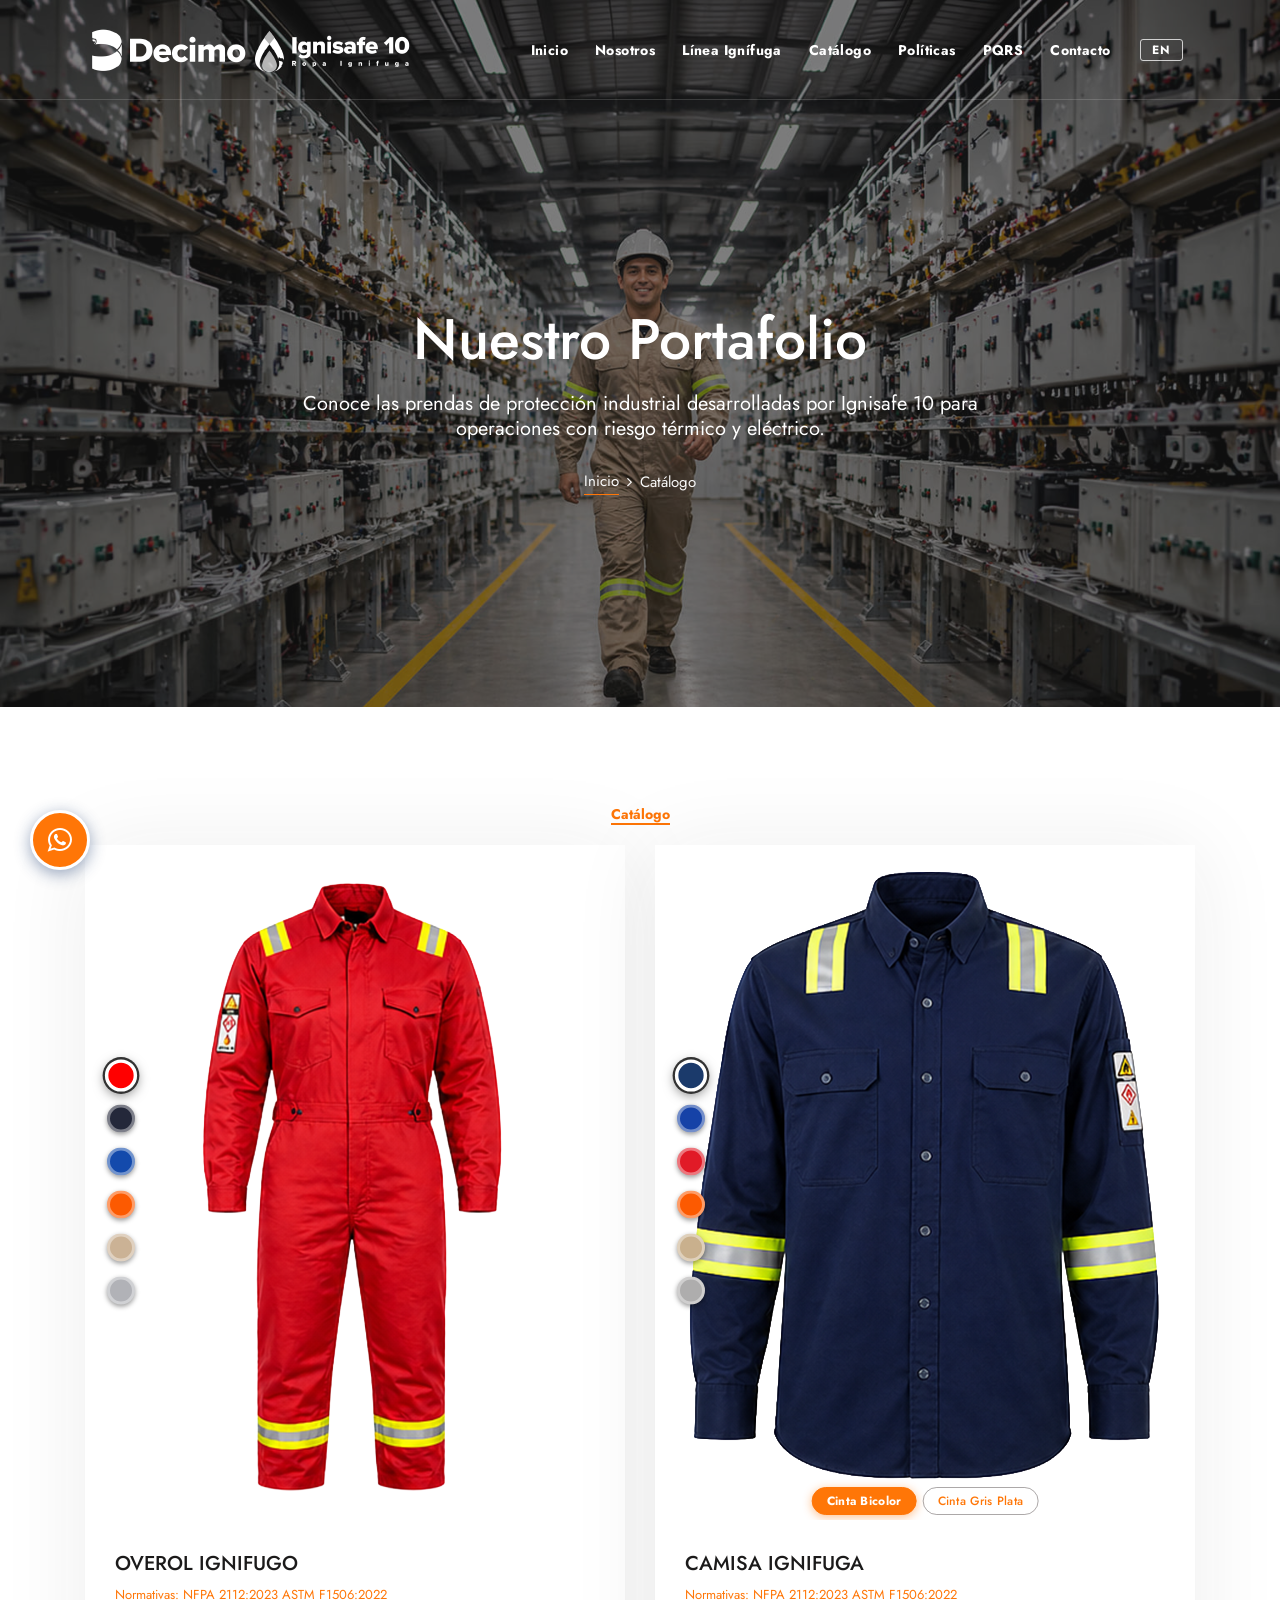
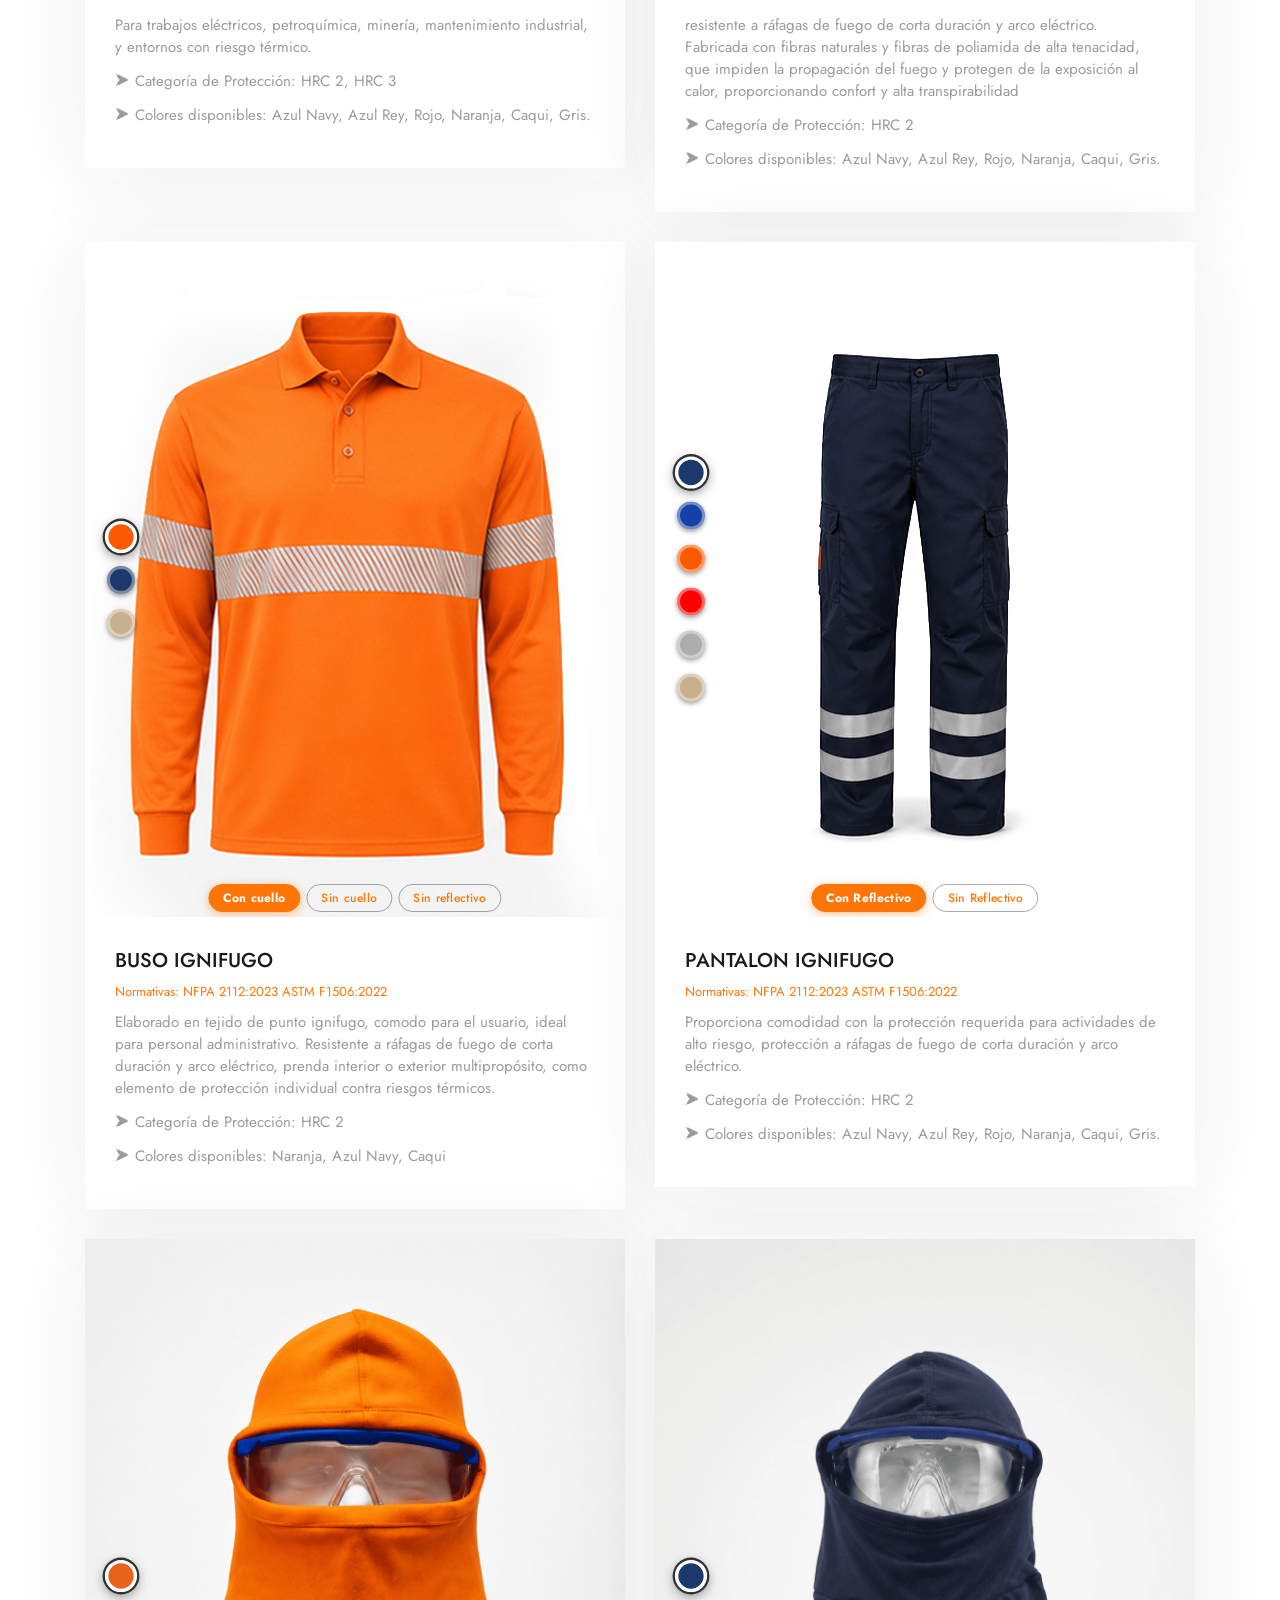
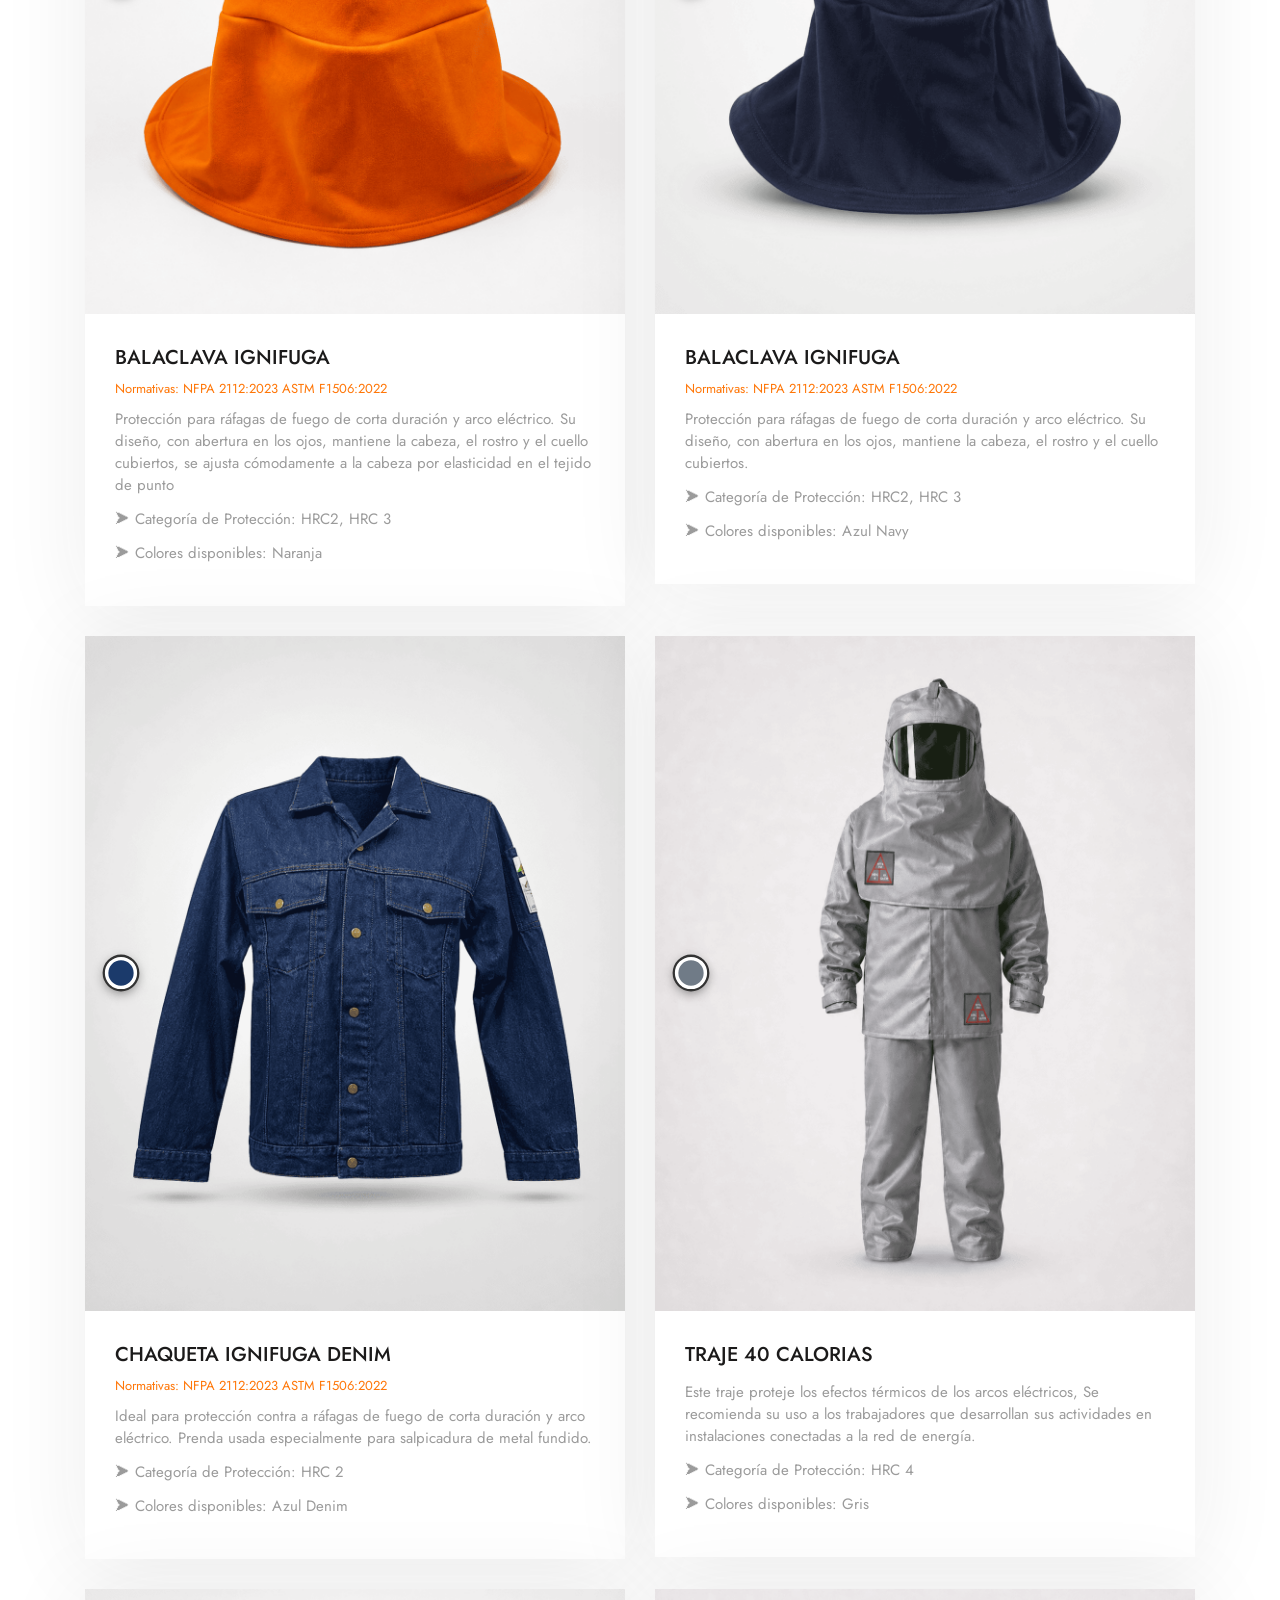
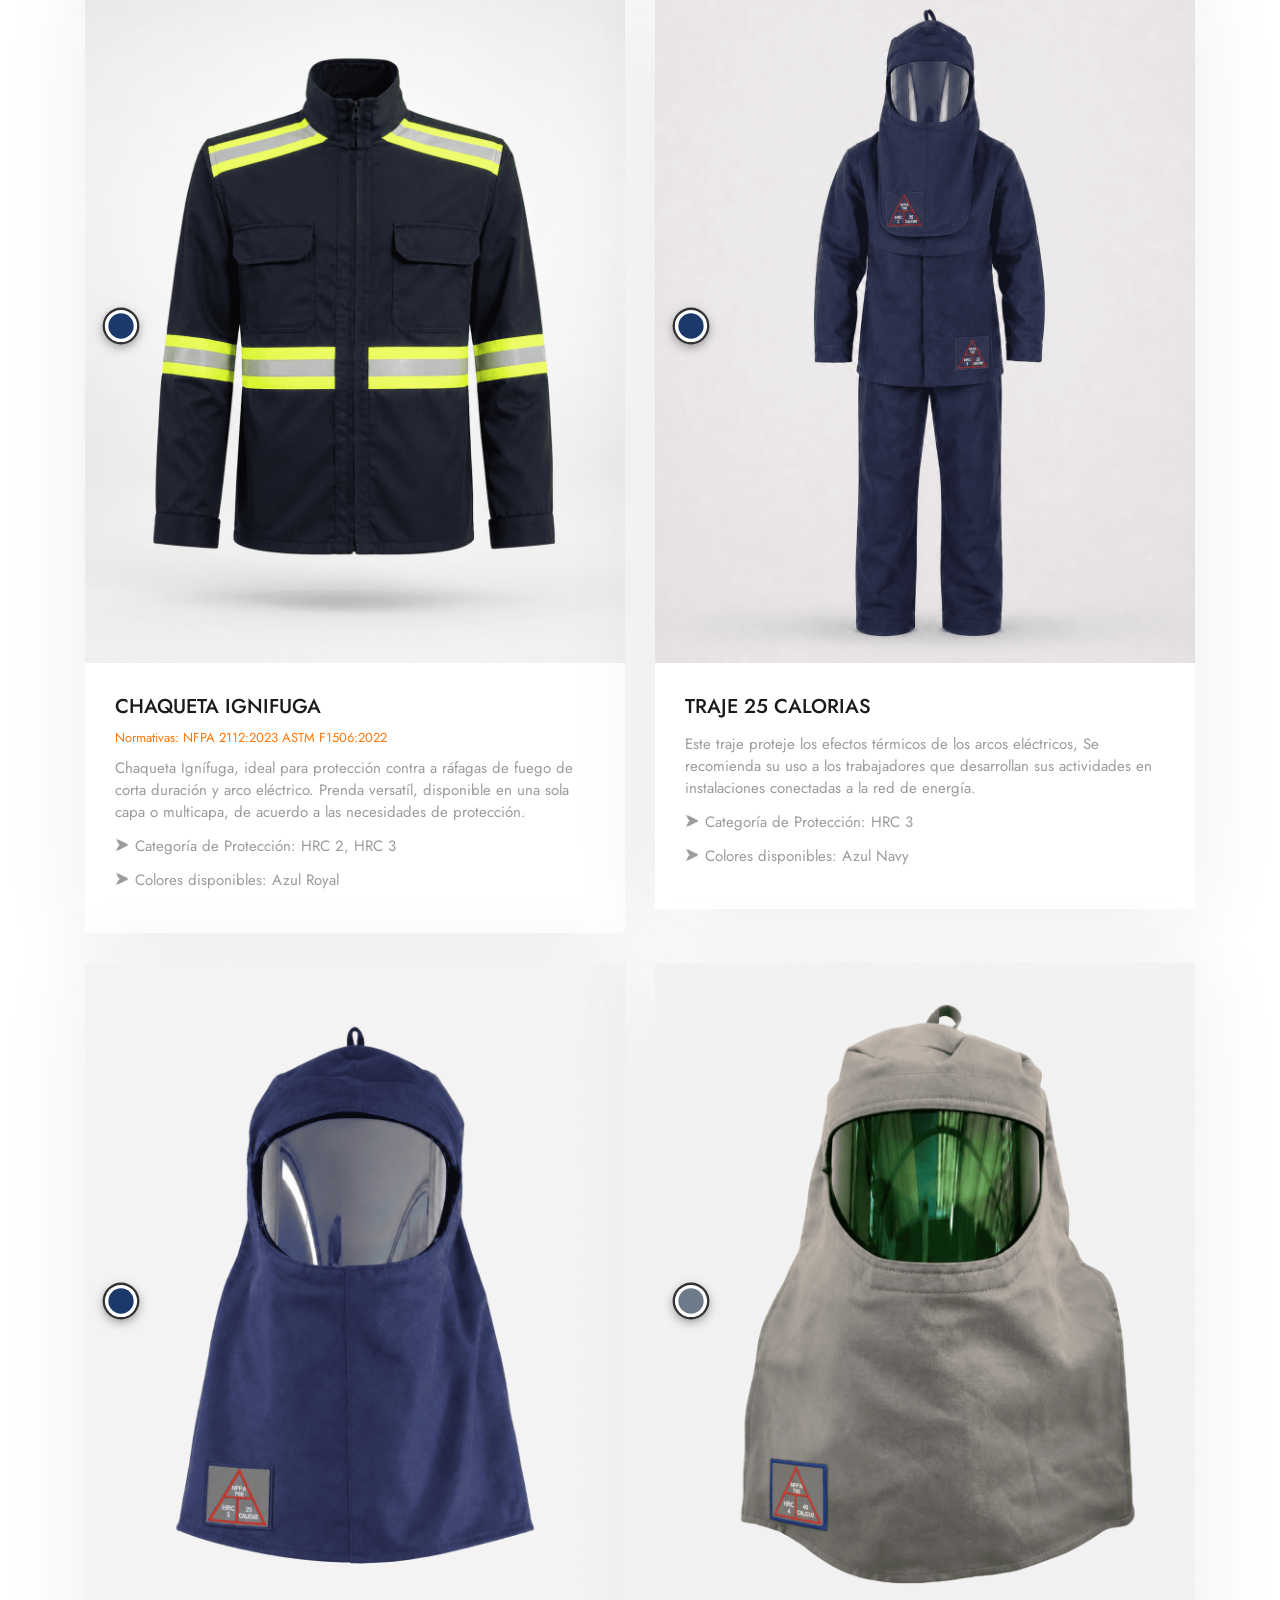
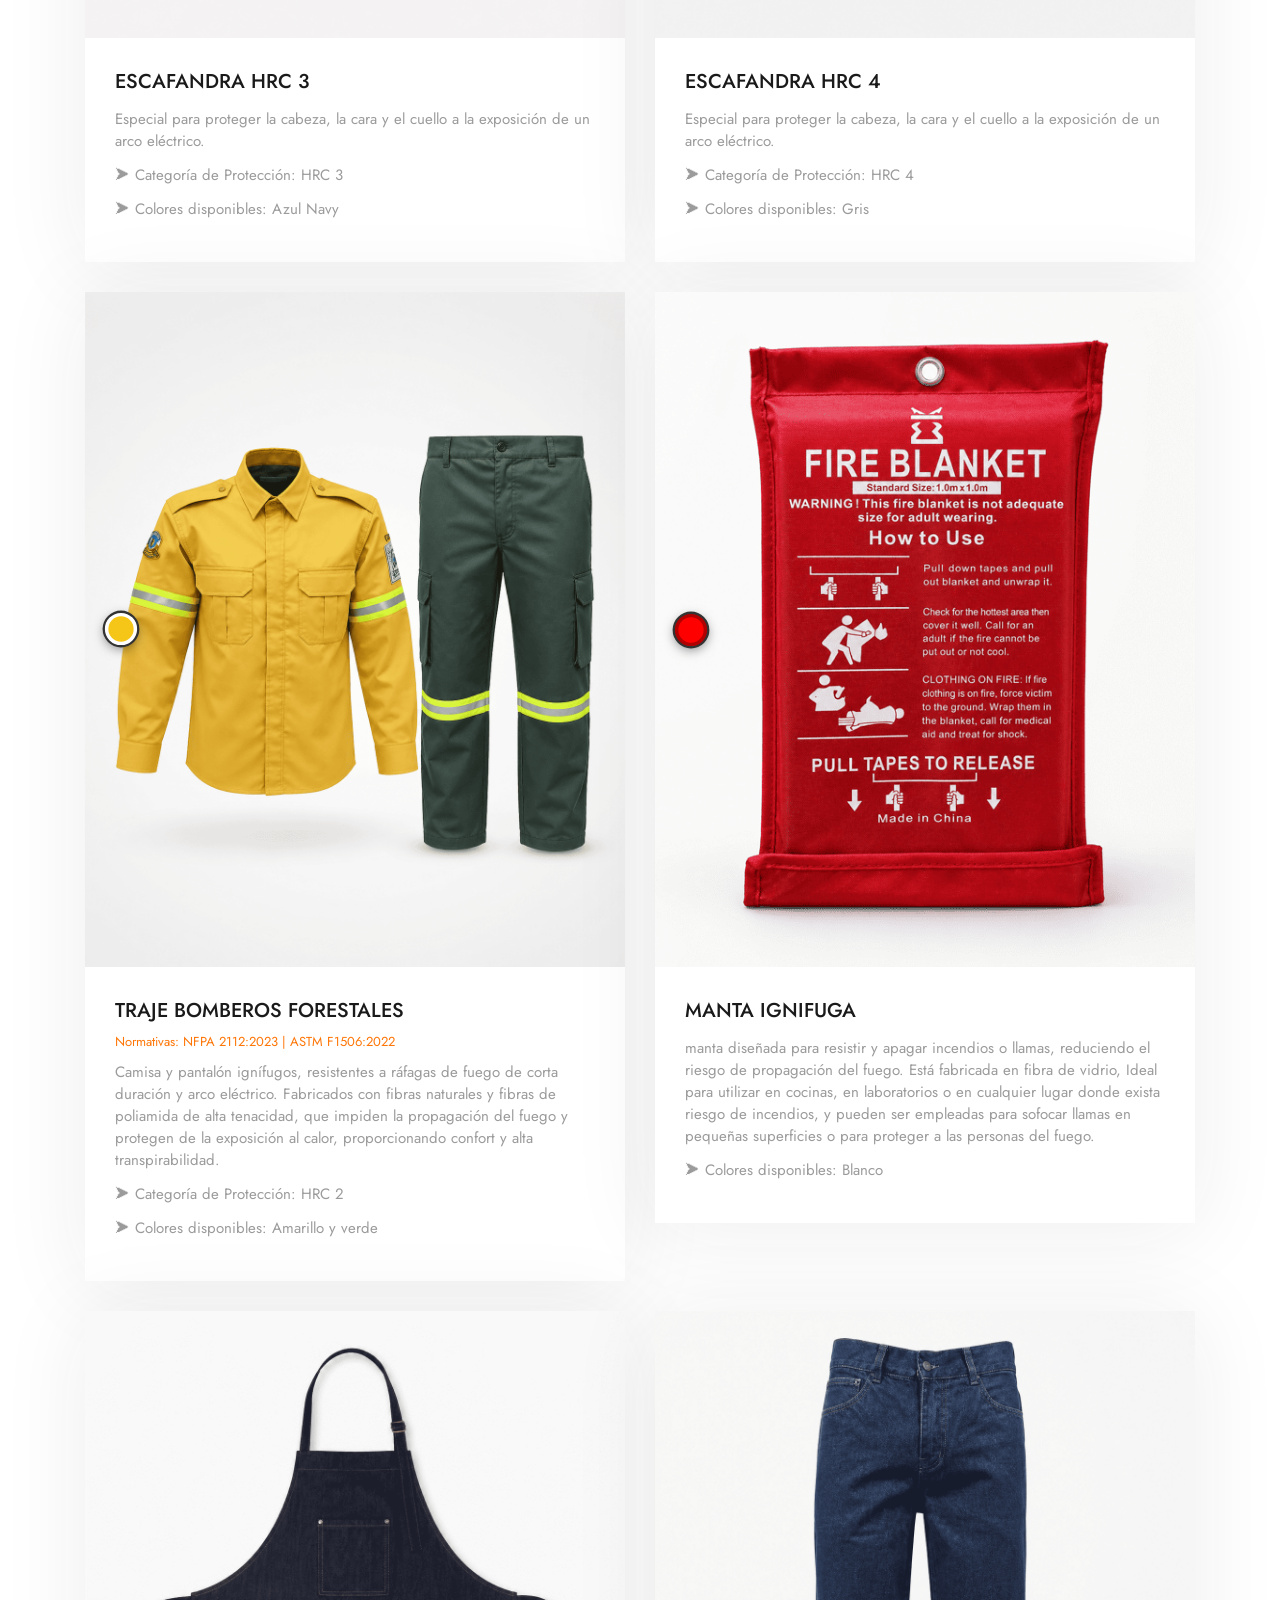
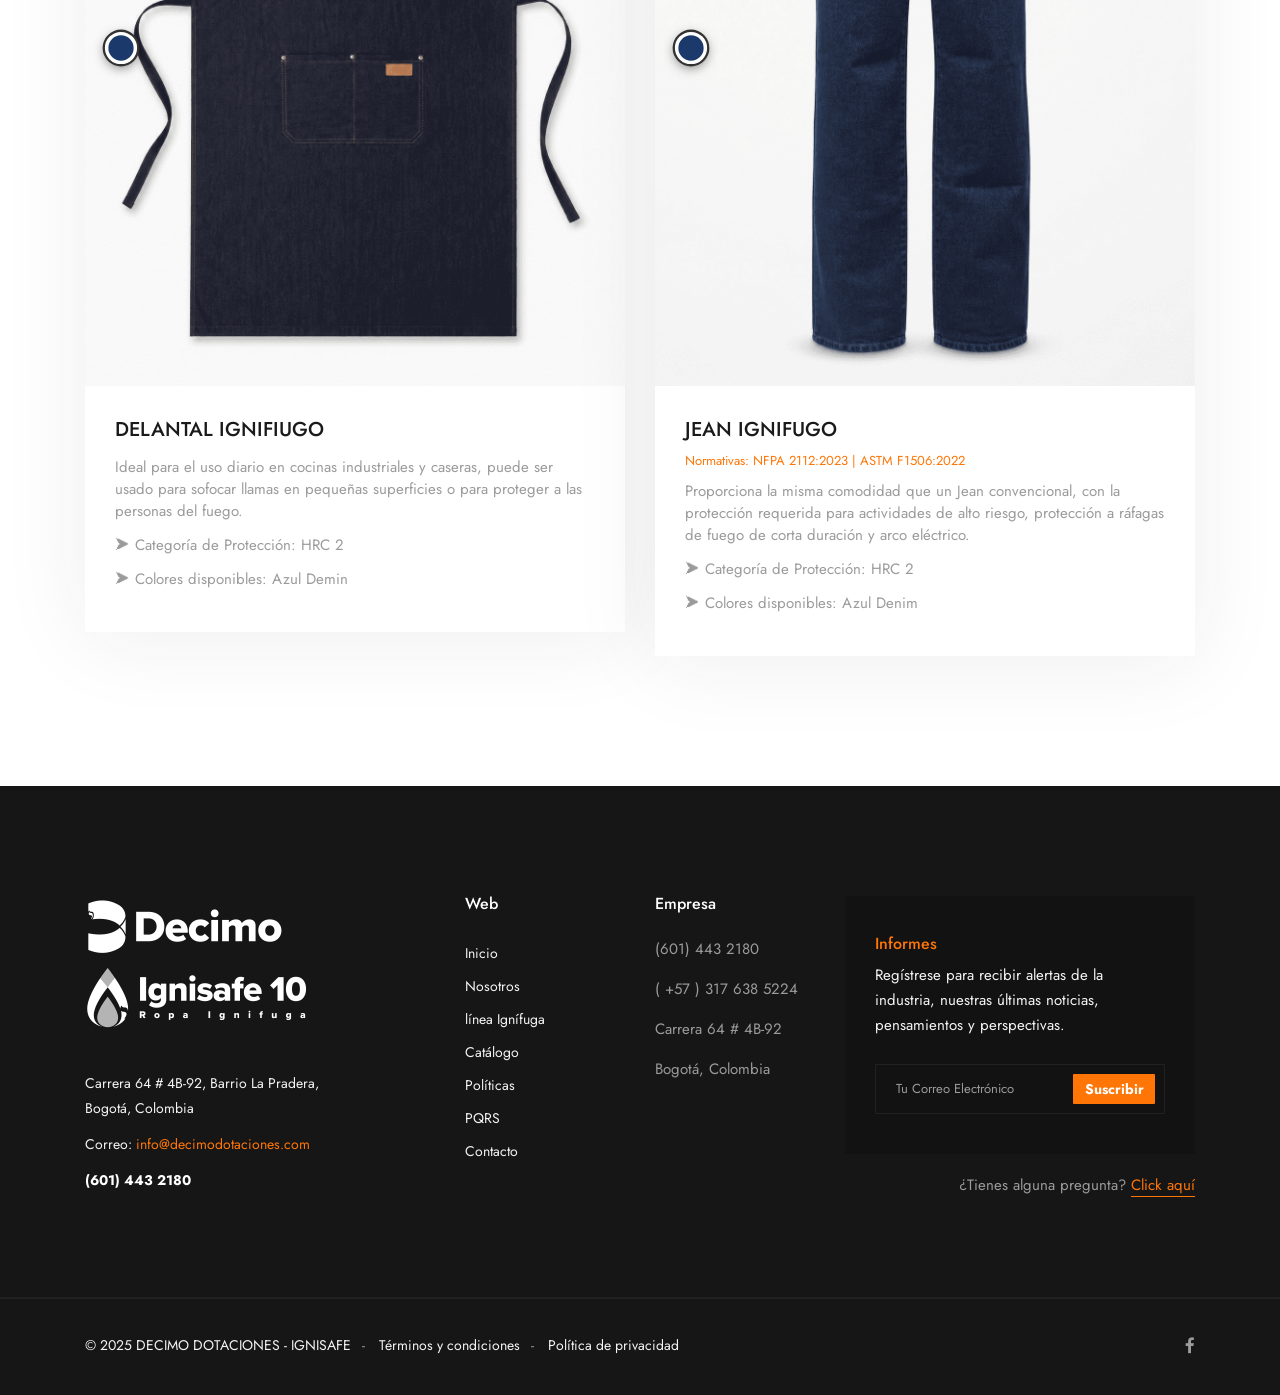
==== catalogo.html @ 47977b0b "first element" ====
<!DOCTYPE html>
<html lang="es">

<head>
  <meta charset="UTF-8" />
  <meta name="viewport" content="width=device-width, initial-scale=1.0" />
  <meta http-equiv="X-UA-Compatible" content="ie=edge" />
  <meta name="description" content="Industic - Factory and Manufacturing Html Template">
  <link href="assets/images/favicon/favicon.png" rel="icon">
  <title>Décimo Dotaciones - Catálogo</title>
  <link rel="stylesheet"
    href="https://fonts.googleapis.com/css?family=Roboto:400,500,700%7cRubik:400,500,700&display=swap">
  <link rel="stylesheet" href="assets/css/libraries.css">
  <link rel="stylesheet" href="assets/css/style.css">
  <style>
    .color-selector-wrapper {
      position: relative;
      display: block;
    }
    .color-buttons {
      position: absolute;
      left: 22px;
      top: 50%;
      transform: translateY(-50%);
      display: flex;
      flex-direction: column;
      gap: 15px;
      z-index: 2;
    }
    .color-btn {
      width: 28px;
      height: 28px;
      border-radius: 50%;
      border: 3px solid rgba(255,255,255,0.4);
      cursor: pointer;
      transition: transform 0.2s ease, border-color 0.2s ease, box-shadow 0.2s ease;
      outline: none;
      padding: 0;
      box-shadow: 0 2px 5px rgba(0,0,0,0.4);
      display: block;
      align-self: center;
    }
    .color-btn:hover {
      transform: scale(1.2);
      border-color: rgba(255,255,255,0.9);
      box-shadow: 0 3px 10px rgba(0,0,0,0.5);
    }
    .color-btn.active {
      border-color: #ffffff;
      box-shadow: 0 0 0 2px #333, 0 3px 10px rgba(0,0,0,0.5);
      transform: scale(1.15);
    }
    .color-selector-wrapper > img {
      width: 100%;
      display: block;
      object-fit: cover;
      transition: opacity 0.3s ease;
    }
    .color-selector-wrapper > img.img-loading {
      opacity: 0.5;
    }
    .project-item .project__img img {
      transition: opacity 0.3s ease;
    }
    .project-item:hover .project__img img {
      transform: none;
    }
    .pantalon-colors-wrap {
      position: absolute;
      left: 0px;
      top: 50%;
      transform: translateY(-50%);
      display: flex;
      z-index: 2;
    }
    .pantalon-type-toggle {
      position: absolute;
      bottom: 5px;
      left: 50%;
      transform: translateX(-50%);
      display: flex;
      gap: 6px;
      z-index: 3;
      white-space: nowrap;
    }
    .type-btn {
      background: transparent;
      color: #ff7607;
      border: 1.5px solid rgba(18, 6, 6, 0.35);
      border-radius: 20px;
      padding: 4px 14px;
      font-size: 12px;
      font-weight: 500;
      cursor: pointer;
      transition: background 0.18s ease, border-color 0.18s ease, color 0.18s ease, transform 0.12s ease, box-shadow 0.18s ease;
      letter-spacing: 0.3px;
    }
    .type-btn:hover {
      background: rgba(255, 255, 255, 0.18);
      color: #ff7607;
      border-color: rgba(0, 0, 0, 0.289);
      transform: translateY(-1px);
    }
    .type-btn.active {
      background: #ff7607;
      color: #fff;
      border-color: #ff7607;
      font-weight: 700;
      box-shadow: 0 2px 10px rgba(255, 118, 7, 0.45);
    }
  </style>
</head>

<body>
  <div class="wrapper">
    <!-- =========================
        Header
    =========================== -->
    <header id="header" class="header header-transparent">
      <nav class="navbar navbar-expand-lg sticky-navbar">
        <div class="container">
          <a class="navbar-brand" href="index.html">
            <img src="assets/images/logo/logo-light.png" class="logo-light" alt="logo" >
            <img src="assets/images/logo/logo-dark.png" class="logo-dark" alt="logo">
          </a>
          <button class="navbar-toggler" type="button">
            <span class="menu-lines"><span></span></span>
          </button>
          <div class="collapse navbar-collapse" id="mainNavigation">
            <ul class="navbar-nav ml-auto">
              <li class="nav__item">
                <a href="index.html" class="nav__item-link" data-i18n="nav.home">Inicio</a>
              </li>
              <li class="nav__item">
                <a href="nosotros.html" class="nav__item-link" data-i18n="nav.about">Nosotros</a>
              </li>
              <li class="nav__item">
                <a href="linea-ignifuga.html" class="nav__item-link" data-i18n="nav.flame">línea Ignífuga</a>
              </li>
              <li class="nav__item">
                <a href="catalogo.html" class="nav__item-link" data-i18n="nav.catalog">Catálogo</a>
              </li>
              <li class="nav__item">
                <a href="politicas-empresariales.html" class="nav__item-link" data-i18n="nav.policies">Políticas</a>
              </li>
              <li class="nav__item">
                <a href="https://docs.google.com/forms/d/e/1FAIpQLSfFGwjCG1T_JQYt4kFtrGWhm8Ot8-St2_dMyABzKSEfCnntng/viewform" class="nav__item-link" target="_blank">PQRS</a>
              </li>
              <li class="nav__item">
                <a href="contacto.html" class="nav__item-link" data-i18n="nav.contact">Contacto</a>
              </li>
            </ul><!-- /.navbar-nav -->
            <div class="navbar-modules">
              <ul class="list-unstyled d-flex align-items-center modules__btns-list">
                <li class="lang-switcher">
                  <button class="btn-lang" id="langBtnEn" onclick="setLang('en')">EN</button>
                  <button class="btn-lang" id="langBtnEs" onclick="setLang('es')">ES</button>
                </li>
              </ul><!-- /.modules-wrapper -->
            </div><!-- /.navbar-modules -->
          </div><!-- /.navbar-collapse -->
        </div><!-- /.container -->
      </nav><!-- /.navabr -->
    </header><!-- /.Header -->

    <!-- ========================
       page title
    =========================== -->
    <section id="page-title" class="page-title page-title-layout4 bg-overlay bg-parallax text-center">
      <div class="bg-img"><img src="assets/images/sliders/2.jpeg" alt="background"></div>
      <div class="container">
        <div class="row">
          <div class="col-sm-12 col-md-12 col-lg-8 offset-lg-2">
            <h1 class="pagetitle__heading" data-i18n="cat.page.heading">Nuestro portafolio</h1>
            <p style="color: white; font-size: 20px; margin-top: 20px;" data-i18n="cat.page.description">Conoce las prendas de protección industrial desarrolladas por Ignisafe 10 para operaciones con riesgo térmico y eléctrico.</p>
            <nav aria-label="breadcrumb">
              <ol class="breadcrumb justify-content-center">
                <li class="breadcrumb-item"><a href="index.html" data-i18n="nav.home">Inicio</a></li>
                <li class="breadcrumb-item active" aria-current="page" data-i18n="cat.page.crumb">Catálogo</li>
              </ol>
            </nav>
          </div><!-- /.col-lg-8 -->
        </div><!-- /.row -->
      </div><!-- /.container -->
    </section><!-- /.page-title -->


    <!-- ===========================
      projects Grid
    ============================= -->
    <section id="projectsGrid" class="projects projects-grid">
      <div class="container">
        <div class="row">
          <div class="col-sm-12 col-md-12 col-lg-12">
            <ul class="projects-filter justify-content-center">
              <li><a class="filter active" href="#" data-filter="all" data-i18n="cat.filter">Catálogo</a></li>
            </ul><!-- /.projects-filter  -->
          </div><!-- /.col-lg-12 -->
        </div><!-- /.row -->
        <div id="filtered-items-wrap" class="row">
          <!-- project item #1 -->
          <div class="col-sm-12 col-md-6 col-lg-6 mix filter-energy">
            <div class="project-item">
              <div class="project__img color-selector-wrapper">
                <div class="color-buttons">
                  <button class="color-btn active" style="background-color:red;" title="rojo" onclick="changeProductColor(this)" data-img="assets/images/case-studies/grid/overol/04.png" data-default="assets/images/case-studies/grid/overol/04.png"></button>
                  <button class="color-btn" style="background-color:#24283a;" title="azul noche" onclick="changeProductColor(this)" data-img="assets/images/case-studies/grid/overol/06.png" data-default="assets/images/case-studies/grid/overol/04.png"></button>
                  <button class="color-btn" style="background-color:#134aac;" title="azul intenso" onclick="changeProductColor(this)" data-img="assets/images/case-studies/grid/overol/05.png" data-default="assets/images/case-studies/grid/overol/04.png"></button>
                  <button class="color-btn" style="background-color:#fc5a01;" title="naranja" onclick="changeProductColor(this)" data-img="assets/images/case-studies/grid/overol/03.png" data-default="assets/images/case-studies/grid/overol/04.png"></button>
                  <button class="color-btn" style="background-color:#cbb295;" title="beige cálido" onclick="changeProductColor(this)" data-img="assets/images/case-studies/grid/overol/02.png" data-default="assets/images/case-studies/grid/overol/04.png"></button>
                  <button class="color-btn" style="background-color:#b1b2b7;" title="gris claro" onclick="changeProductColor(this)" data-img="assets/images/case-studies/grid/overol/01.png" data-default="assets/images/case-studies/grid/overol/04.png"></button>
                </div>
                <img src="assets/images/case-studies/grid/overol/04.png" alt="project img">
              </div><!-- /.project-img -->
              <div class="project__content">
                <h4 class="project__title"><a href="#" data-i18n="cat.p1.title">OVEROL IGNIFUGO</a></h4>
                <div class="project__cat">
                  <a href="#">Normativas: NFPA 2112:2023 ASTM F1506:2022 </a>
                </div><!-- /.project-cat -->
                <p class="project__desc" style="line-height: 22px;" data-i18n="cat.p1.desc">Para trabajos eléctricos, petroquímica, minería,
                  mantenimiento industrial, y
                  entornos con riesgo térmico.</p>
                <p class="project__desc" style="line-height: 22px;" data-i18n="cat.protCat.p1">⮞ Categoría de Protección: HRC 2, HRC 3</p>
                <p class="project__desc" style="line-height: 22px;" data-i18n="cat.p1.colors">⮞ Colores disponibles: Azul navy, azul rey, rojo, naranja, caqui, gris.</p>
              </div><!-- /.project-content -->
            </div><!-- /.project-item -->
          </div>
          <!-- project item #2 -->
          <div class="col-sm-12 col-md-6 col-lg-6 mix filter-energy">
            <div class="project-item">
              <div class="project__img color-selector-wrapper">
                <div class="pantalon-colors-wrap">
                  <div class="color-buttons" data-variant="con-rayas">
                    <button class="color-btn active" style="background-color:#1B3A6B;" title="Azul noche" onclick="changeProductColor(this)" data-img="assets/images/case-studies/grid/camisa-ignifuga/06.png" data-default="assets/images/case-studies/grid/camisa-ignifuga/06.png"></button>
                    <button class="color-btn" style="background-color:#1642a7;" title="azul intenso" onclick="changeProductColor(this)" data-img="assets/images/case-studies/grid/camisa-ignifuga/05.png" data-default="assets/images/case-studies/grid/camisa-ignifuga/06.png"></button>
                    <button class="color-btn" style="background-color:#e11a27;" title="rojo" onclick="changeProductColor(this)" data-img="assets/images/case-studies/grid/camisa-ignifuga/04.png" data-default="assets/images/case-studies/grid/camisa-ignifuga/06.png"></button>
                    <button class="color-btn" style="background-color:#fc5a01;" title="naranja" onclick="changeProductColor(this)" data-img="assets/images/case-studies/grid/camisa-ignifuga/03.png" data-default="assets/images/case-studies/grid/camisa-ignifuga/06.png"></button>
                    <button class="color-btn" style="background-color:#c9b08d;" title="beige calido" onclick="changeProductColor(this)" data-img="assets/images/case-studies/grid/camisa-ignifuga/02.png" data-default="assets/images/case-studies/grid/camisa-ignifuga/06.png"></button>
                    <button class="color-btn" style="background-color:#aeadad;" title="gris" onclick="changeProductColor(this)" data-img="assets/images/case-studies/grid/camisa-ignifuga/01.png" data-default="assets/images/case-studies/grid/camisa-ignifuga/06.png"></button>
                  </div>
                  <div class="color-buttons" data-variant="sin-rayas" style="display:none;">
                    <button class="color-btn active" style="background-color:#1B3A6B;" title="Azul noche" onclick="changeProductColor(this)" data-img="assets/images/case-studies/grid/camisa-sin-reflectivo/06.png" data-default="assets/images/case-studies/grid/camisa-sin-reflectivo/06.png"></button>
                    <button class="color-btn" style="background-color:#1642a7;" title="azul intenso" onclick="changeProductColor(this)" data-img="assets/images/case-studies/grid/camisa-sin-reflectivo/05.png" data-default="assets/images/case-studies/grid/camisa-sin-reflectivo/06.png"></button>
                    <button class="color-btn" style="background-color:#e11a27;" title="rojo" onclick="changeProductColor(this)" data-img="assets/images/case-studies/grid/camisa-sin-reflectivo/04.png" data-default="assets/images/case-studies/grid/camisa-sin-reflectivo/06.png"></button>
                    <button class="color-btn" style="background-color:#fc5a01;" title="naranja" onclick="changeProductColor(this)" data-img="assets/images/case-studies/grid/camisa-sin-reflectivo/03.png" data-default="assets/images/case-studies/grid/camisa-sin-reflectivo/06.png"></button>
                    <button class="color-btn" style="background-color:#c9b08d;" title="beige calido" onclick="changeProductColor(this)" data-img="assets/images/case-studies/grid/camisa-sin-reflectivo/02.png" data-default="assets/images/case-studies/grid/camisa-sin-reflectivo/06.png"></button>
                    <button class="color-btn" style="background-color:#aeadad;" title="gris" onclick="changeProductColor(this)" data-img="assets/images/case-studies/grid/camisa-sin-reflectivo/01.png" data-default="assets/images/case-studies/grid/camisa-sin-reflectivo/06.png"></button>
                  </div>
                </div>
                <img src="assets/images/case-studies/grid/camisa-ignifuga/06.png" alt="project img">
                <div class="pantalon-type-toggle">
                  <button class="type-btn active" data-target="con-rayas" data-i18n="cat.p2.btn.combinada" onclick="switchPantalon(this)">Cinta Bicolor</button>
                  <button class="type-btn" data-target="sin-rayas" data-i18n="cat.p2.btn.simple" onclick="switchPantalon(this)">Cinta Gris Plata</button>
                </div>
              </div><!-- /.project-img -->
              <div class="project__content">
                <h4 class="project__title"><a href="#" data-i18n="cat.p2.title">CAMISA IGNIFUGA</a></h4>
                <div class="project__cat">
                  <a href="#">Normativas: NFPA 2112:2023 ASTM F1506:2022 </a>
                </div><!-- /.project-cat -->
                <p class="project__desc" style="line-height: 22px;" data-i18n="cat.p2.desc">resistente a ráfagas de fuego de corta duración y
                  arco eléctrico. Fabricada con
                  fibras naturales y fibras de poliamida de alta tenacidad, que impiden la propagación del fuego y
                  protegen de la exposición al calor, proporcionando confort y alta transpirabilidad</p>
                <p class="project__desc" style="line-height: 22px;" data-i18n="cat.protCat.p2">⮞ Categoría de Protección: HRC 2</p>
                <p class="project__desc" style="line-height: 22px;" data-i18n="cat.p2.colors">⮞ Colores disponibles: Azul navy, azul rey, rojo, naranja, caqui, gris.
                </p>
              </div><!-- /.project-content -->
            </div><!-- /.project-item -->
          </div>
          <!-- project item #3 -->
          <div class="col-sm-12 col-md-6 col-lg-6 mix filter-energy">
            <div class="project-item">
              <div class="project__img color-selector-wrapper">
                <div class="pantalon-colors-wrap">
                  <div class="color-buttons" data-variant="con-cuello">
                    <button class="color-btn active" style="background-color:#fc5a01;" title="naranja" onclick="changeProductColor(this)" data-img="assets/images/case-studies/grid/buso/03.png" data-default="assets/images/case-studies/grid/buso/03.png"></button>
                    <button class="color-btn" style="background-color:#1B3A6B;" title="azul noche" onclick="changeProductColor(this)" data-img="assets/images/case-studies/grid/buso/02.png" data-default="assets/images/case-studies/grid/buso/03.png"></button>
                    <button class="color-btn" style="background-color:#c9b08d;" title="beige caliente" onclick="changeProductColor(this)" data-img="assets/images/case-studies/grid/buso/01.png" data-default="assets/images/case-studies/grid/buso/03.png"></button>
                  </div>
                  <div class="color-buttons" data-variant="sin-cuello-reflectivo" style="display:none;">
                    <button class="color-btn active" style="background-color:#fc5a01;" title="naranja" onclick="changeProductColor(this)" data-img="assets/images/case-studies/grid/buso-sin-cuello-reflectivo/03.png" data-default="assets/images/case-studies/grid/buso-sin-cuello-reflectivo/03.png"></button>
                    <button class="color-btn" style="background-color:#1B3A6B;" title="azul noche" onclick="changeProductColor(this)" data-img="assets/images/case-studies/grid/buso-sin-cuello-reflectivo/02.png" data-default="assets/images/case-studies/grid/buso-sin-cuello-reflectivo/03.png"></button>
                    <button class="color-btn" style="background-color:#c9b08d;" title="beige caliente" onclick="changeProductColor(this)" data-img="assets/images/case-studies/grid/buso-sin-cuello-reflectivo/01.png" data-default="assets/images/case-studies/grid/buso-sin-cuello-reflectivo/03.png"></button>
                  </div>
                  <div class="color-buttons" data-variant="sin-cuello-sin-reflectivo" style="display:none;">
                    <button class="color-btn active" style="background-color:#fc5a01;" title="naranja" onclick="changeProductColor(this)" data-img="assets/images/case-studies/grid/buso-sin-cuello-sin-reflectivo/03.png" data-default="assets/images/case-studies/grid/buso-sin-cuello-sin-reflectivo/03.png"></button>
                    <button class="color-btn" style="background-color:#1B3A6B;" title="azul noche" onclick="changeProductColor(this)" data-img="assets/images/case-studies/grid/buso-sin-cuello-sin-reflectivo/02.png" data-default="assets/images/case-studies/grid/buso-sin-cuello-sin-reflectivo/03.png"></button>
                    <button class="color-btn" style="background-color:#c9b08d;" title="beige caliente" onclick="changeProductColor(this)" data-img="assets/images/case-studies/grid/buso-sin-cuello-sin-reflectivo/01.png" data-default="assets/images/case-studies/grid/buso-sin-cuello-sin-reflectivo/03.png"></button>
                  </div>
                </div>
                <img src="assets/images/case-studies/grid/buso/03.png" alt="project img">
                <div class="pantalon-type-toggle">
                  <button class="type-btn active" data-target="con-cuello" data-i18n="cat.p3.btn.conCuello" onclick="switchPantalon(this)">Con cuello</button>
                  <button class="type-btn" data-target="sin-cuello-reflectivo" data-i18n="cat.p3.btn.sinCuello" onclick="switchPantalon(this)">Sin cuello</button>
                  <button class="type-btn" data-target="sin-cuello-sin-reflectivo" data-i18n="cat.p3.btn.sinReflectivo" onclick="switchPantalon(this)">Sin reflectivo</button>
                </div>
              </div><!-- /.project-img -->
              <div class="project__content">
                <h4 class="project__title"><a href="#" data-i18n="cat.p3.title">BUSO IGNIFUGO</a></h4>
                <div class="project__cat">
                  <a href="#">Normativas: NFPA 2112:2023 ASTM F1506:2022 </a>
                </div><!-- /.project-cat -->
                <p class="project__desc" style="line-height: 22px;" data-i18n="cat.p3.desc">Resistente a ráfagas de fuego de corta duración y
                  arco eléctrico, prenda interior o exterior multipropósito, como elemento de protección individual
                  contra riesgos térmicos.</p>
                <p class="project__desc" style="line-height: 22px;" data-i18n="cat.protCat.p3">⮞ Categoría de Protección: HRC 2</p>
                <p class="project__desc" style="line-height: 22px;" data-i18n="cat.p3.colors">⮞ Colores disponibles: Azul Navy</p>
              </div><!-- /.project-content -->
            </div><!-- /.project-item -->
          </div>
          <!-- project item #4 -->
          <div class="col-sm-12 col-md-6 col-lg-6 mix filter-energy">
            <div class="project-item">
              <div class="project__img color-selector-wrapper">
                <div class="pantalon-colors-wrap">
                  <div class="color-buttons" data-variant="con-rayas">
                    <button class="color-btn active" style="background-color:#1B3A6B;" title="azul noche" onclick="changeProductColor(this)" data-img="assets/images/case-studies/grid/pantalon/01.png" data-default="assets/images/case-studies/grid/pantalon/01.png"></button>
                    <button class="color-btn" style="background-color:#1642a7;" title="azul intenso" onclick="changeProductColor(this)" data-img="assets/images/case-studies/grid/pantalon/02.png" data-default="assets/images/case-studies/grid/pantalon/01.png"></button>
                    <button class="color-btn" style="background-color:#fc5a01;" title="naranja" onclick="changeProductColor(this)" data-img="assets/images/case-studies/grid/pantalon/03.png" data-default="assets/images/case-studies/grid/pantalon/01.png"></button>
                    <button class="color-btn" style="background-color:red;" title="rojo" onclick="changeProductColor(this)" data-img="assets/images/case-studies/grid/pantalon/06.png" data-default="assets/images/case-studies/grid/pantalon/01.png"></button>
                    <button class="color-btn" style="background-color:#aeadad;" title="gris claro" onclick="changeProductColor(this)" data-img="assets/images/case-studies/grid/pantalon/04.png" data-default="assets/images/case-studies/grid/pantalon/01.png"></button>
                    <button class="color-btn" style="background-color:#c9b08d;" title="beige caliente" onclick="changeProductColor(this)" data-img="assets/images/case-studies/grid/pantalon/05.png" data-default="assets/images/case-studies/grid/pantalon/01.png"></button>
                  </div>
                  <div class="color-buttons" data-variant="sin-rayas" style="display:none;">
                    <button class="color-btn active" style="background-color:#1B3A6B;" title="azul noche" onclick="changeProductColor(this)" data-img="assets/images/case-studies/grid/pantalon-sin-rayas/01.png" data-default="assets/images/case-studies/grid/pantalon-sin-rayas/01.png"></button>
                    <button class="color-btn" style="background-color:#1642a7;" title="azul intenso" onclick="changeProductColor(this)" data-img="assets/images/case-studies/grid/pantalon-sin-rayas/02.png" data-default="assets/images/case-studies/grid/pantalon-sin-rayas/01.png"></button>
                    <button class="color-btn" style="background-color:#fc5a01;" title="naranja" onclick="changeProductColor(this)" data-img="assets/images/case-studies/grid/pantalon-sin-rayas/03.png" data-default="assets/images/case-studies/grid/pantalon-sin-rayas/01.png"></button>
                    <button class="color-btn" style="background-color:red;" title="rojo" onclick="changeProductColor(this)" data-img="assets/images/case-studies/grid/pantalon-sin-rayas/06.png" data-default="assets/images/case-studies/grid/pantalon-sin-rayas/01.png"></button>
                    <button class="color-btn" style="background-color:#aeadad;" title="gris claro" onclick="changeProductColor(this)" data-img="assets/images/case-studies/grid/pantalon-sin-rayas/04.png" data-default="assets/images/case-studies/grid/pantalon-sin-rayas/01.png"></button>
                    <button class="color-btn" style="background-color:#c9b08d;" title="beige caliente" onclick="changeProductColor(this)" data-img="assets/images/case-studies/grid/pantalon-sin-rayas/05.png" data-default="assets/images/case-studies/grid/pantalon-sin-rayas/01.png"></button>
                  </div>
                </div>
                <img src="assets/images/case-studies/grid/pantalon/01.png" alt="project img">
                <div class="pantalon-type-toggle">
                  <button class="type-btn active" data-target="con-rayas" data-i18n="cat.p4.btn.conReflectivo" onclick="switchPantalon(this)">Con Reflectivo</button>
                  <button class="type-btn" data-target="sin-rayas" data-i18n="cat.p4.btn.sinReflectivo" onclick="switchPantalon(this)">Sin Reflectivo</button>
                </div>
              </div><!-- /.project-img -->
              <div class="project__content">
                <h4 class="project__title"><a href="#" data-i18n="cat.p4.title">PANTALON IGNIFUGO</a></h4>
                <div class="project__cat">
                  <a href="#">Normativas: NFPA 2112:2023 ASTM F1506:2022 </a>
                </div><!-- /.project-cat -->
                <p class="project__desc" style="line-height: 22px;" data-i18n="cat.p4.desc">Proporciona comodidad con la protección requerida
                  para actividades de alto riesgo, protección a ráfagas de fuego de corta duración y arco eléctrico.</p>
                <p class="project__desc" style="line-height: 22px;" data-i18n="cat.protCat.p4">⮞ Categoría de Protección: HRC 2</p>
                <p class="project__desc" style="line-height: 22px;" data-i18n="cat.p4.colors">⮞ Colores disponibles: Azul Navy, Caqui, Azul Royal.
                </p>
              </div><!-- /.project-content -->
            </div><!-- /.project-item -->
          </div>
          <!-- project item #5 -->
          <div class="col-sm-12 col-md-6 col-lg-6 mix filter-energy">
            <div class="project-item">
              <div class="project__img color-selector-wrapper">
                <div class="color-buttons">
                  <button class="color-btn active" style="background-color:#E8621A;" title="Naranja" onclick="changeProductColor(this)" data-img="assets/images/case-studies/grid/5-orange.png" data-default="assets/images/case-studies/grid/5.png"></button>
                </div>
                <img src="assets/images/case-studies/grid/5.png" alt="project img">
              </div><!-- /.project-img -->
              <div class="project__content">
                <h4 class="project__title"><a href="#" data-i18n="cat.p5.title">BALACLAVA IGNIFUGA</a></h4>
                <div class="project__cat">
                  <a href="#">Normativas: NFPA 2112:2023 ASTM F1506:2022 </a>
                </div><!-- /.project-cat -->
                <p class="project__desc" style="line-height: 22px;" data-i18n="cat.p5.desc">Protección para ráfagas de fuego de corta duración y
                  arco eléctrico. Su diseño, con abertura en los ojos, mantiene la cabeza, el rostro y el cuello
                  cubiertos, se ajusta cómodamente a la cabeza por elasticidad en el tejido de punto</p>
                <p class="project__desc" style="line-height: 22px;" data-i18n="cat.protCat.p5">⮞ Categoría de Protección: HRC2, HRC 3</p>
                <p class="project__desc" style="line-height: 22px;" data-i18n="cat.p5.colors">⮞ Colores disponibles: Azul Navy Orange</p>
              </div><!-- /.project-content -->
            </div><!-- /.project-item -->
          </div>
          <!-- project item #6 -->
          <div class="col-sm-12 col-md-6 col-lg-6 mix filter-energy">
            <div class="project-item">
              <div class="project__img color-selector-wrapper">
                <div class="color-buttons">
                  <button class="color-btn active" style="background-color:#1B3A6B;" title="Azul Navy" onclick="changeProductColor(this)" data-img="assets/images/case-studies/grid/6-navy.png" data-default="assets/images/case-studies/grid/6.png"></button>
                </div>
                <img src="assets/images/case-studies/grid/6.png" alt="project img">
              </div><!-- /.project-img -->
              <div class="project__content">
                <h4 class="project__title"><a href="#" data-i18n="cat.p6.title">BALACLAVA IGNIFUGA</a></h4>
                <div class="project__cat">
                  <a href="#">Normativas: NFPA 2112:2023 ASTM F1506:2022 </a>
                </div><!-- /.project-cat -->
                <p class="project__desc" style="line-height: 22px;" data-i18n="cat.p6.desc">Protección para ráfagas de fuego de corta duración y
                  arco eléctrico. Su diseño, con abertura en los ojos, mantiene la cabeza, el rostro y el cuello
                  cubiertos.</p>
                <p class="project__desc" style="line-height: 22px;" data-i18n="cat.protCat.p6">⮞ Categoría de Protección: HRC2, HRC 3</p>
                <p class="project__desc" style="line-height: 22px;" data-i18n="cat.p6.colors">⮞ Colores disponibles: Azul Navy, Gris</p>
              </div><!-- /.project-content -->
            </div><!-- /.project-item -->
          </div>
          <!-- project item #7 -->
          <div class="col-sm-12 col-md-6 col-lg-6 mix filter-energy">
            <div class="project-item">
              <div class="project__img color-selector-wrapper">
                <div class="color-buttons">
                  <button class="color-btn active" style="background-color:#1B3A6B;" title="Azul Denim" onclick="changeProductColor(this)" data-img="assets/images/case-studies/grid/7-denim.png" data-default="assets/images/case-studies/grid/7.png"></button>
                </div>
                <img src="assets/images/case-studies/grid/7.png" alt="project img">
              </div><!-- /.project-img -->
              <div class="project__content">
                <h4 class="project__title"><a href="#" data-i18n="cat.p7.title">CHAQUETA IGNIFUGA DENIM</a></h4>
                <div class="project__cat">
                  <a href="#">Normativas: NFPA 2112:2023 ASTM F1506:2022 </a>
                </div><!-- /.project-cat -->
                <p class="project__desc" style="line-height: 22px;" data-i18n="cat.p7.desc">Ideal para protección contra a ráfagas de fuego de
                  corta duración y arco eléctrico. Prenda usada especialmente para salpicadura de metal fundido.</p>
                <p class="project__desc" style="line-height: 22px;" data-i18n="cat.protCat.p7">⮞ Categoría de Protección: HRC 2</p>
                <p class="project__desc" style="line-height: 22px;" data-i18n="cat.p7.colors">⮞ Colores disponibles: Azul Denim</p>
              </div><!-- /.project-content -->
            </div><!-- /.project-item -->
          </div>
          <!-- project item #8 -->
          <div class="col-sm-12 col-md-6 col-lg-6 mix filter-energy">
            <div class="project-item">
              <div class="project__img color-selector-wrapper">
                <div class="color-buttons">
                  <button class="color-btn active" style="background-color:#707b87;" title="Gris" onclick="changeProductColor(this)" data-img="assets/images/case-studies/grid/8-grey.png" data-default="assets/images/case-studies/grid/8.png"></button>
                </div>
                <img src="assets/images/case-studies/grid/8.png" alt="project img">
              </div><!-- /.project-img -->
              <div class="project__content">
                <h4 class="project__title"><a href="#" data-i18n="cat.p8.title">TRAJE 40 CALORIAS</a></h4>
                <div class="project__cat">
                </div><!-- /.project-cat -->
                <p class="project__desc" style="line-height: 22px;" data-i18n="cat.p8.desc">Este traje proteje los efectos térmicos de los arcos
                  eléctricos, Se recomienda su uso a los trabajadores que desarrollan sus actividades en instalaciones
                  conectadas a la red de energía.</p>
                <p class="project__desc" style="line-height: 22px;" data-i18n="cat.protCat.p8">⮞ Categoría de Protección: HRC 4</p>
                <p class="project__desc" style="line-height: 22px;" data-i18n="cat.p8.colors">⮞ Colores disponibles: Azul Navy, Gris</p>
              </div><!-- /.project-content -->
            </div><!-- /.project-item -->
          </div>
          <!-- project item #9 -->
          <div class="col-sm-12 col-md-6 col-lg-6 mix filter-energy">
            <div class="project-item">
              <div class="project__img color-selector-wrapper">
                <div class="color-buttons">
                  <button class="color-btn active" style="background-color:#1B3A6B;" title="Azul Navy" onclick="changeProductColor(this)" data-img="assets/images/case-studies/grid/9-navy.png" data-default="assets/images/case-studies/grid/9.png"></button>
                </div>
                <img src="assets/images/case-studies/grid/9.png" alt="project img">
              </div><!-- /.project-img -->
              <div class="project__content">
                <h4 class="project__title"><a href="#" data-i18n="cat.p9.title">CHAQUETA IGNIFUGA</a></h4>
                <div class="project__cat">
                  <a href="#">Normativas: NFPA 2112:2023 ASTM F1506:2022 </a>
                </div><!-- /.project-cat -->
                <p class="project__desc" style="line-height: 22px;" data-i18n="cat.p9.desc">Chaqueta Ignífuga, ideal para protección contra a
                  ráfagas de fuego de corta duración y arco eléctrico. Prenda versatíl, disponible en una sola capa o
                  multicapa, de acuerdo a las necesidades de protección.</p>
                <p class="project__desc" style="line-height: 22px;" data-i18n="cat.protCat.p9">⮞ Categoría de Protección: HRC 2, HRC 3</p>
                <p class="project__desc" style="line-height: 22px;" data-i18n="cat.p9.colors">⮞ Colores disponibles: Azul Navy, Gris, Azul Royal
                </p>
              </div><!-- /.project-content -->
            </div><!-- /.project-item -->
          </div>
          <!-- project item #10 -->
          <div class="col-sm-12 col-md-6 col-lg-6 mix filter-energy">
            <div class="project-item">
              <div class="project__img color-selector-wrapper">
                <div class="color-buttons">
                  <button class="color-btn active" style="background-color:#1B3A6B;" title="Azul Navy" onclick="changeProductColor(this)" data-img="assets/images/case-studies/grid/10-navy.png" data-default="assets/images/case-studies/grid/10.png"></button>
                </div>
                <img src="assets/images/case-studies/grid/10.png" alt="project img">
              </div><!-- /.project-img -->
              <div class="project__content">
                <h4 class="project__title"><a href="#" data-i18n="cat.p10.title">TRAJE 25 CALORIAS</a></h4>
                <div class="project__cat">
                </div><!-- /.project-cat -->
                <p class="project__desc" style="line-height: 22px;" data-i18n="cat.p10.desc">Este traje proteje los efectos térmicos de los arcos
                  eléctricos, Se recomienda su uso a los trabajadores que desarrollan sus actividades en instalaciones
                  conectadas a la red de energía.</p>
                <p class="project__desc" style="line-height: 22px;" data-i18n="cat.protCat.p10">⮞ Categoría de Protección: HRC 3</p>
                <p class="project__desc" style="line-height: 22px;" data-i18n="cat.p10.colors">⮞ Colores disponibles: Azul Navy, Gris</p>
              </div><!-- /.project-content -->
            </div><!-- /.project-item -->
          </div>
          <!-- project item #11 -->
          <div class="col-sm-12 col-md-6 col-lg-6 mix filter-energy">
            <div class="project-item">
              <div class="project__img color-selector-wrapper">
                <div class="color-buttons">
                  <button class="color-btn active" style="background-color:#1B3A6B;" title="Azul Navy" onclick="changeProductColor(this)" data-img="assets/images/case-studies/grid/11-navy.png" data-default="assets/images/case-studies/grid/11.png"></button>
                </div>
                <img src="assets/images/case-studies/grid/11.png" alt="project img">
              </div><!-- /.project-img -->
              <div class="project__content">
                <h4 class="project__title"><a href="#" data-i18n="cat.p11.title">ESCAFANDRA HRC 3</a></h4>
                <div class="project__cat">
                </div><!-- /.project-cat -->
                <p class="project__desc" style="line-height: 22px;" data-i18n="cat.p11.desc">Especial para proteger la cabeza, la cara y el
                  cuello a la exposición de un arco eléctrico.</p>
                <p class="project__desc" style="line-height: 22px;" data-i18n="cat.protCat.p11">⮞ Categoría de Protección: HRC 3</p>
                <p class="project__desc" style="line-height: 22px;" data-i18n="cat.p11.colors">⮞ Colores disponibles: Azul Navy, Gris</p>
              </div><!-- /.project-content -->
            </div><!-- /.project-item -->
          </div>
          <!-- project item #12 -->
          <div class="col-sm-12 col-md-6 col-lg-6 mix filter-energy">
            <div class="project-item">
              <div class="project__img color-selector-wrapper">
                <div class="color-buttons">
                  <button class="color-btn active" style="background-color:#6E7B8B;" title="Gris" onclick="changeProductColor(this)" data-img="assets/images/case-studies/grid/12-grey.png" data-default="assets/images/case-studies/grid/12.png"></button>
                </div>
                <img src="assets/images/case-studies/grid/12.png" alt="project img">
              </div><!-- /.project-img -->
              <div class="project__content">
                <h4 class="project__title"><a href="#" data-i18n="cat.p12.title">ESCAFANDRA HRC 4</a></h4>
                <div class="project__cat">
                </div><!-- /.project-cat -->
                <p class="project__desc" style="line-height: 22px;" data-i18n="cat.p12.desc">Especial para proteger la cabeza, la cara y el
                  cuello a la exposición de un arco eléctrico.</p>
                <p class="project__desc" style="line-height: 22px;" data-i18n="cat.protCat.p12">⮞ Categoría de Protección: HRC 4</p>
                <p class="project__desc" style="line-height: 22px;" data-i18n="cat.p12.colors">⮞ Colores disponibles: Azul Navy, Gris</p>
              </div><!-- /.project-content -->
            </div><!-- /.project-item -->
          </div>
          <!-- project item #13 -->
          <div class="col-sm-12 col-md-6 col-lg-6 mix filter-energy">
            <div class="project-item">
              <div class="project__img color-selector-wrapper">
                <div class="color-buttons">
                  <button class="color-btn active" style="background-color:#F5C518;" title="Amarillo" onclick="changeProductColor(this)" data-img="assets/images/case-studies/grid/13-yellow.png" data-default="assets/images/case-studies/grid/13.png"></button>
                </div>
                <img src="assets/images/case-studies/grid/13.png" alt="project img">
              </div><!-- /.project-img -->
              <div class="project__content">
                <h4 class="project__title"><a href="#" data-i18n="cat.p13.title">TRAJE BOMBEROS FORESTALES</a></h4>
                <div class="project__cat">
                  <a href="#">Normativas: NFPA 2112:2023 | ASTM F1506:2022 </a>
                </div><!-- /.project-cat -->
                <p class="project__desc" style="line-height: 22px;" data-i18n="cat.p13.desc">Camisa y pantalón ignífugos, resistentes a ráfagas
                  de fuego de corta duración y arco eléctrico. Fabricados con fibras naturales y fibras de poliamida de
                  alta tenacidad, que impiden la propagación del fuego y protegen de la exposición al calor,
                  proporcionando confort y alta transpirabilidad.</p>
                <p class="project__desc" style="line-height: 22px;" data-i18n="cat.protCat.p13">⮞ Categoría de Protección: HRC 2</p>
                <p class="project__desc" style="line-height: 22px;" data-i18n="cat.p13.colors">⮞ Colores disponibles: Amarillo y verde</p>
              </div><!-- /.project-content -->
            </div><!-- /.project-item -->
          </div>
          <!-- project item #14 -->
          <div class="col-sm-12 col-md-6 col-lg-6 mix filter-energy">
            <div class="project-item">
              <div class="project__img color-selector-wrapper">
                <div class="color-buttons">
                  <button class="color-btn active" style="background-color:red; border-color: rgba(0,0,0,0.3);" title="Blanco" onclick="changeProductColor(this)" data-img="assets/images/case-studies/grid/14-white.png" data-default="assets/images/case-studies/grid/14.png"></button>
                </div>
                <img src="assets/images/case-studies/grid/14.png" alt="project img">
              </div><!-- /.project-img -->
              <div class="project__content">
                <h4 class="project__title"><a href="#" data-i18n="cat.p14.title">MANTA IGNIFUGA</a></h4>
                <div class="project__cat">
                </div><!-- /.project-cat -->
                <p class="project__desc" style="line-height: 22px;" data-i18n="cat.p14.desc">manta diseñada para resistir y apagar incendios o
                  llamas, reduciendo el riesgo de propagación del fuego. Está fabricada en fibra de vidrio, Ideal para
                  utilizar en cocinas, en laboratorios o en cualquier lugar donde exista riesgo de incendios, y pueden
                  ser empleadas para sofocar llamas en pequeñas superficies o para proteger a las personas del fuego.
                </p>
                <p class="project__desc" style="line-height: 22px;" data-i18n="cat.p14.colors">⮞ Colores disponibles: Blanco</p>
              </div><!-- /.project-content -->
            </div><!-- /.project-item -->
          </div>
          <!-- project item #15 -->
          <div class="col-sm-12 col-md-6 col-lg-6 mix filter-energy">
            <div class="project-item">
              <div class="project__img color-selector-wrapper">
                <div class="color-buttons">
                  <button class="color-btn active" style="background-color:#1B3A6B;" title="Azul Denim" onclick="changeProductColor(this)" data-img="assets/images/case-studies/grid/15-denim.png" data-default="assets/images/case-studies/grid/15.png"></button>
                </div>
                <img src="assets/images/case-studies/grid/15.png" alt="project img">
              </div><!-- /.project-img -->
              <div class="project__content">
                <h4 class="project__title"><a href="#" data-i18n="cat.p15.title">DELANTAL IGNIFIUGO</a></h4>
                <div class="project__cat">
                </div><!-- /.project-cat -->
                <p class="project__desc" style="line-height: 22px;" data-i18n="cat.p15.desc">Ideal para el uso diario en cocinas industriales y
                  caseras, puede ser usado para sofocar llamas en pequeñas superficies o para proteger a las personas
                  del fuego.</p>
                <p class="project__desc" style="line-height: 22px;" data-i18n="cat.protCat.p15">⮞ Categoría de Protección: HRC 2</p>
                <p class="project__desc" style="line-height: 22px;" data-i18n="cat.p15.colors">⮞ Colores disponibles: Azul Demin</p>
              </div><!-- /.project-content -->
            </div><!-- /.project-item -->
          </div>
          <!-- project item #16 -->
          <div class="col-sm-12 col-md-6 col-lg-6 mix filter-energy">
            <div class="project-item">
              <div class="project__img color-selector-wrapper">
                <div class="color-buttons">
                  <button class="color-btn active" style="background-color:#1B3A6B;" title="Azul Denim" onclick="changeProductColor(this)" data-img="assets/images/case-studies/grid/16-denim.png" data-default="assets/images/case-studies/grid/16.png"></button>
                </div>
                <img src="assets/images/case-studies/grid/16.png" alt="project img">
              </div><!-- /.project-img -->
              <div class="project__content">
                <h4 class="project__title"><a href="#" data-i18n="cat.p16.title">JEAN IGNIFUGO</a></h4>
                <div class="project__cat">
                  <a href="#">Normativas: NFPA 2112:2023 | ASTM F1506:2022 </a>
                </div><!-- /.project-cat -->
                <p class="project__desc" style="line-height: 22px;" data-i18n="cat.p16.desc">Proporciona la misma comodidad que un Jean convencional, con la protección requerida para actividades de alto riesgo, protección a ráfagas de fuego de corta duración y arco eléctrico.</p>
                <p class="project__desc" style="line-height: 22px;" data-i18n="cat.protCat.p16">⮞ Categoría de Protección: HRC 2</p>
                <p class="project__desc" style="line-height: 22px;" data-i18n="cat.p16.colors">⮞ Colores disponibles: Azul Denim</p>
              </div><!-- /.project-content -->
            </div><!-- /.project-item -->
          </div>
        </div><!-- /.row -->
      </div><!-- /.container -->
    </section><!-- /.projects Grid -->

    <!-- ========================
      Footer
    ========================== -->
    <footer id="footer" class="footer footer-1">
      <div class="footer-top">
        <div class="container">
          <div class="row">
            <div class="col-sm-12 col-md-12 col-lg-4 footer__widget footer__widget-about  mb-30">
              <div class="footer__widget-content">
                <img src="assets/images/logo/logo-footer.png" alt="logo">
                <p>Carrera 64 # 4B-92, Barrio La Pradera, <br>Bogotá, Colombia</p>
                <p><span data-i18n="footer.emailLabel">Correo:</span> <a href="mailto:info@decimodotaciones.com">info@decimodotaciones.com</a></p>
                <p><a href="tel:002010612457410" class="font-weight-bold color-white">(601) 443 2180</a></p>
              </div>
            </div><!-- /.col-lg-4 -->
            <div class="col-6 col-sm-6 col-md-3 col-lg-2 footer__widget footer__widget-nav">
              <h6 class="footer__widget-title" data-i18n="footer.web">Web</h6>
              <div class="footer__widget-content">
                <nav>
                  <ul class="list-unstyled">
                    <li><a href="index.html" data-i18n="nav.home">Inicio</a></li>
                    <li><a href="nosotros.html" data-i18n="nav.about">Nosotros</a></li>
                    <li><a href="linea-ignifuga.html" data-i18n="nav.flame">Línea Ignífuga</a></li>
                    <li><a href="catalogo.html" data-i18n="nav.catalog">Catálogo</a></li>
                    <li><a href="politicas-empresariales.html" data-i18n="nav.policies">Políticas</a></li>
                    <li><a href="https://docs.google.com/forms/d/e/1FAIpQLSfFGwjCG1T_JQYt4kFtrGWhm8Ot8-St2_dMyABzKSEfCnntng/viewform" target="_blank">PQRS</a></li>
                    <li><a href="contacto.html" data-i18n="nav.contact">Contacto</a></li>
                  </ul>
                </nav>
              </div><!-- /.footer-widget-content -->
            </div><!-- /.col-lg-2 -->
            <div class="col-6 col-sm-6 col-md-3 col-lg-2 footer__widget footer__widget-nav">
              <h6 class="footer__widget-title" data-i18n="footer.company">Empresa</h6>
              <div class="footer__widget-content">
                <nav>
                  <ul class="list-unstyled">
                    <li><p>(601) 443 2180</p></li>
                    <li><p>( +57 ) 317 638 5224</p></li>
                    <li><p>Carrera 64 # 4B-92</p></li>
                    <li><p>Bogotá, Colombia</p></li>
                  </ul>
                </nav>
              </div><!-- /.footer-widget-content -->
            </div><!-- /.col-lg-2 -->
            <div class="col-12 col-sm-12 col-md-6 col-lg-4 footer__widget footer__widget-newsletter">
              <div class="footer__widget-content">
                <h6 class="footer__widget-title" data-i18n="footer.reports">Informes</h6>
                <p data-i18n="footer.newsletter.desc">Regístrese para recibir alertas de la industria, nuestras últimas noticias, pensamientos y perspectivas.</p>
                <form class="widget__newsletter-form">
                  <div class="form-group mb-0">
                    <input type="text" class="form-control" data-i18n-placeholder="footer.newsletter.email" placeholder="Tu Correo Electrónico">
                    <button type="submit" class="btn btn__primary btn__hover2" data-i18n="footer.newsletter.btn">Suscribir</button>
                  </div>
                </form>
              </div><!-- /.footer-widget-content -->
              <div class="text-right mt-20">
                <span class="footer__contact-link"><span data-i18n="footer.question">¿Tienes alguna pregunta?</span>
                  <a href="contacto.html" data-i18n="footer.clickHere">Click aquí</a>
                </span>
              </div>
            </div><!-- /.col-lg-4 -->
          </div><!-- /.row -->
        </div><!-- /.container -->
      </div><!-- /.footer-top -->
      <div class="footer-bottom">
        <div class="container">
          <div class="row">
            <div class="col-sm-12 col-md-9 col-lg-9">
              <div class="footer__copyright">
                <nav>
                  <ul class="list-unstyled footer__copyright-links d-flex flex-wrap">
                    <li>
                      <a href="index.html">
                        &copy; 2025 DECIMO DOTACIONES - IGNISAFE <span class="color-theme"></span>
                      </a>
                    </li>
                    <li><a href="politicas-empresariales.html" data-i18n="footer.terms">Términos y condiciones </a></li>
                    <li><a href="politicas-empresariales.html" data-i18n="footer.privacy">Política de privacidad</a></li>
                  </ul>
                </nav>

              </div><!-- /.Footer-copyright -->
            </div><!-- /.col-lg-6 -->
            <div class="col-sm-12 col-md-3 col-lg-3 d-flex align-items-center">
              <div class="social__icons justify-content-end w-100">
                <a href="https://www.facebook.com/decimodotaciones" target="_blank"><i class="fa fa-facebook"></i></a>
              </div><!-- /.social-icons -->
            </div><!-- /.col-lg-6 -->
          </div><!-- /.row -->
        </div><!-- /.Footer-bottom -->
      </div><!-- /.container -->
    </footer><!-- /.Footer -->
    <button id="scrollTopBtn"><i class="fa fa-long-arrow-up"></i></button>

    <div class="module__search-container">
      <i class="fa fa-times close-search"></i>
      <form class="module__search-form">
        <input type="text" class="search__input" placeholder="Type Words Then Enter">
        <button class="module__search-btn"><i class="fa fa-search"></i></button>
      </form>
    </div><!-- /.module-search-container -->

    <!-- WhatsApp Floating Button -->
    <a href="https://wa.me/573176385224" class="whatsapp-float" target="_blank" rel="noopener noreferrer" aria-label="Contáctanos por WhatsApp">
      <div class="whatsapp-float__btn">
        <i class="fa fa-whatsapp"></i>
      </div>
      <span class="whatsapp-float__label">¡Escríbenos!</span>
    </a>

  </div><!-- /.wrapper -->

  <script src="assets/js/jquery-3.3.1.min.js"></script>
  <script src="assets/js/plugins.js"></script>
  <script src="assets/js/i18n.js"></script>
  <script src="assets/js/main.js"></script>
  <script>
    function switchPantalon(btn) {
      var target = btn.getAttribute('data-target');
      var wrapper = btn.closest('.color-selector-wrapper');

      // Find the index of the currently active color in the visible set
      var activeIndex = 0;
      wrapper.querySelectorAll('.color-buttons').forEach(function(set) {
        if (set.style.display !== 'none') {
          Array.from(set.querySelectorAll('.color-btn')).forEach(function(b, i) {
            if (b.classList.contains('active')) activeIndex = i;
          });
        }
      });

      // Update toggle button states
      wrapper.querySelectorAll('.type-btn').forEach(function(b) {
        b.classList.remove('active');
      });
      btn.classList.add('active');

      // Show target set, hide others
      wrapper.querySelectorAll('.color-buttons').forEach(function(set) {
        set.style.display = set.getAttribute('data-variant') === target ? 'flex' : 'none';
      });

      // Activate the same color index in the new set and update image
      var newSet = wrapper.querySelector('.color-buttons[data-variant="' + target + '"]');
      wrapper.querySelectorAll('.color-btn').forEach(function(b) {
        b.classList.remove('active');
      });
      var newBtns = newSet.querySelectorAll('.color-btn');
      var targetBtn = newBtns[activeIndex] || newBtns[0];
      if (targetBtn) {
        targetBtn.classList.add('active');
        wrapper.querySelector('img').src = targetBtn.getAttribute('data-img');
      }
    }

    function changeProductColor(btn) {
      var wrapper = btn.closest('.color-selector-wrapper');
      var img = wrapper.querySelector('img');
      var colorImg = btn.getAttribute('data-img');
      var defaultImg = btn.getAttribute('data-default');

      wrapper.querySelectorAll('.color-btn').forEach(function(b) {
        b.classList.remove('active');
      });
      btn.classList.add('active');

      img.classList.add('img-loading');
      var testImg = new Image();
      testImg.onload = function() {
        img.src = colorImg;
        img.classList.remove('img-loading');
      };
      testImg.onerror = function() {
        img.src = defaultImg;
        img.classList.remove('img-loading');
      };
      testImg.src = colorImg;
    }
  </script>
</body>

</html>
---- assets/css/style.css ----
/*---------------------------
      Table of Contents
    -------------------------

    01- Global Styles
    02- Helper Classes
    03- Background & Colors
    04- Typography
    05- page title 
    06- Buttons
    07- Forms
    08- Tabs
    09- Icons
    10- Breadcrumb
    11- Pagination
    12- Lists
    13- Header & Navbar 
    14- Accordions
    15- Banners
    16- Dividers
    17- Footer
    18- Request quote
    19- Carousel
    20- Slider
    21- Video
    22- Features
    23- Fancybox
    24- Projects
    25- Team
    26- Testimonials
    27- Clients
    28- Blog
    29- Contact
    30- Pricing
    31- Counters
    32- Sidebar
    33- About
    34- Banners
    35- Careers
    36- Maps

----------------------------*/
/*--------------------------
      Global Styles
---------------------------*/
@import url('https://fonts.googleapis.com/css2?family=Jost:ital,wght@0,100..900;1,100..900&display=swap');

html,
body {
  overflow-x: hidden;
}

body {
  background-color: #ffffff;
  font-family: "Jost", sans-serif;
  font-size: 15px;
  font-weight: 400;
  color: #9b9b9b;
  -webkit-font-smoothing: antialiased;
  -moz-osx-font-smoothing: grayscale;
}

::selection {
  background-color: #ff7607;
  color: #ffffff;
}

a {
  color: #ff7607;
  -webkit-transition: color 0.3s ease;
  -moz-transition: color 0.3s ease;
  -ms-transition: color 0.3s ease;
  -o-transition: color 0.3s ease;
  transition: color 0.3s ease;
}

a:hover {
  color: #a04800;
  text-decoration: none;
}

section {
  position: relative;
  padding: 100px 0;
}

img {
  max-width: 100%;
}

/*-------------------------
     RESET Default Styles
 --------------------------*/
*,
p,
h1,
h2,
h3,
h4,
h5,
h6,
ul,
ol,
li {
  margin: 0;
  padding: 0;
}

*,
:active,
:focus {
  outline: none;
}

ul,
ol {
  list-style: none;
}

button {
  border: none;
}

button,
button:focus,
.btn.focus,
.btn:focus,
.form-control,
.form-control:focus {
  outline: none;
  background-color: transparent;
  -webkit-box-shadow: none;
  -moz-box-shadow: none;
  -ms-box-shadow: none;
  -o-box-shadow: none;
  box-shadow: none;
}

textarea {
  resize: none;
}

select {
  background-color: transparent;
}

/*----------------------------
      Helper Classes
----------------------------*/
.col-padding-0>.row {
  margin: 0;
}

.col-padding-0,
.col-padding-0>.row>[class*=col-] {
  padding: 0;
}

.inner-padding {
  padding: 120px 70px;
}

.vertical-align-center {
  position: relative;
  top: 50%;
  -webkit-transform: translateY(-50%);
  -moz-transform: translateY(-50%);
  -ms-transform: translateY(-50%);
  -o-transform: translateY(-50%);
  transform: translateY(-50%);
}

.width-auto {
  width: auto !important;
}

.fz-16 {
  font-size: 16px;
}

.font-secondary {
  font-family: "Jost", sans-serif;
}

.lh-1 {
  line-height: 1 !important;
}

.vh-100 {
  height: 100vh !important;
}

.list-inline>li {
  display: inline-block;
}

.align-v {
  display: flex;
  align-items: center;
}

.align-v-h {
  display: flex;
  justify-content: center;
  align-items: center;
}

.border-top {
  border-top: 1px solid #eaeaea !important;
}

.border-bottom {
  border-bottom: 1px solid #eaeaea !important;
}

@media (min-width: 992px) {
  .col-lg-5th {
    -ms-flex: 0 0 20%;
    flex: 0 0 20%;
    max-width: 20%;
  }
}

/*  margin Top */
.mt-0 {
  margin-top: 0 !important;
}

.mt-5 {
  margin-top: 5px !important;
}

.mt-10 {
  margin-top: 10px !important;
}

.mt-20 {
  margin-top: 20px !important;
}

.mt-30 {
  margin-top: 30px !important;
}

.mt-40 {
  margin-top: 40px !important;
}

.mt-50 {
  margin-top: 50px !important;
}

.mt-60 {
  margin-top: 60px !important;
}

.mt-70 {
  margin-top: 70px !important;
}

.mt-80 {
  margin-top: 80px !important;
}

.mt-90 {
  margin-top: 90px !important;
}

.mt-100 {
  margin-top: 100px !important;
}

/* Margin Bottom */
.mb-0 {
  margin-bottom: 0 !important;
}

.mb-5 {
  margin-bottom: 5px !important;
}

.mb-10 {
  margin-bottom: 10px !important;
}

.mb-20 {
  margin-bottom: 20px !important;
}

.mb-25 {
  margin-bottom: 25px !important;
}

.mb-30 {
  margin-bottom: 30px !important;
}

.mb-40 {
  margin-bottom: 40px !important;
}

.mb-45 {
  margin-bottom: 45px !important;
}

.mb-50 {
  margin-bottom: 50px !important;
}

.mb-60 {
  margin-bottom: 60px !important;
}

.mb-70 {
  margin-bottom: 70px !important;
}

.mb-80 {
  margin-bottom: 80px !important;
}

.mb-90 {
  margin-bottom: 90px !important;
}

.mb-100 {
  margin-bottom: 100px !important;
}

.mt--100 {
  margin-top: -100px;
}

/* Margin Right */
.mr-0 {
  margin-right: 0 !important;
}

.mr-20 {
  margin-right: 20px !important;
}

.mr-30 {
  margin-right: 30px !important;
}

.mr-40 {
  margin-right: 40px !important;
}

.mr-50 {
  margin-right: 50px !important;
}

/* Margin Left */
.ml-0 {
  margin-left: 0 !important;
}

.ml-20 {
  margin-left: 20px !important;
}

.ml-30 {
  margin-left: 30px !important;
}

.ml-40 {
  margin-left: 40px !important;
}

.ml-50 {
  margin-left: 50px !important;
}

/* padding Top */
.pb-10 {
  padding-top: 10px !important;
}

.pt-20 {
  padding-top: 20px !important;
}

.pt-30 {
  padding-top: 30px !important;
}

.pt-40 {
  padding-top: 40px !important;
}

.pt-50 {
  padding-top: 50px !important;
}

.pt-60 {
  padding-top: 60px !important;
}

.pt-70 {
  padding-top: 70px !important;
}

.pt-80 {
  padding-top: 80px !important;
}

.pt-90 {
  padding-top: 90px !important;
}

.pt-100 {
  padding-top: 100px !important;
}

.pt-110 {
  padding-top: 110px !important;
}

.pt-120 {
  padding-top: 120px !important;
}

.pt-130 {
  padding-top: 130px !important;
}

.pt-140 {
  padding-top: 140px !important;
}

.pt-150 {
  padding-top: 150px !important;
}

.pt-170 {
  padding-top: 170px !important;
}

/*  Padding Bottom */
.pb-10 {
  padding-bottom: 10px !important;
}

.pb-20 {
  padding-bottom: 20px !important;
}

.pb-30 {
  padding-bottom: 30px !important;
}

.pb-40 {
  padding-bottom: 40px !important;
}

.pb-50 {
  padding-bottom: 50px !important;
}

.pb-60 {
  padding-bottom: 60px !important;
}

.pb-70 {
  padding-bottom: 70px !important;
}

.pb-80 {
  padding-bottom: 80px !important;
}

.pb-90 {
  padding-bottom: 90px !important;
}

.pb-100 {
  padding-bottom: 100px !important;
}

.pb-110 {
  padding-bottom: 110px !important;
}

.pb-120 {
  padding-bottom: 120px !important;
}

.pb-130 {
  padding-bottom: 130px !important;
}

.pb-140 {
  padding-bottom: 140px !important;
}

.pb-150 {
  padding-bottom: 150px !important;
}

.pb-170 {
  padding-bottom: 170px !important;
}

/* padding Right */
.pr-0 {
  padding-right: 0 !important;
}

.pr-15 {
  padding-right: 15px !important;
}

.pr-20 {
  padding-right: 20px !important;
}

.pr-30 {
  padding-right: 30px !important;
}

.pr-50 {
  padding-right: 50px !important;
}

.pr-60 {
  padding-right: 60px !important;
}

.pr-70 {
  padding-right: 70px !important;
}

.pr-100 {
  padding-right: 100px !important;
}

/* padding Left */
.pl-0 {
  padding-left: 0 !important;
}

.pl-15 {
  padding-left: 15px !important;
}

.pl-20 {
  padding-left: 20px !important;
}

.pl-30 {
  padding-left: 30px !important;
}

.pl-50 {
  padding-left: 50px !important;
}

.pl-60 {
  padding-left: 60px !important;
}

.pl-70 {
  padding-left: 70px !important;
}

.pl-100 {
  padding-left: 100px !important;
}

/* Large Devices */
@media only screen and (min-width: 992px) and (max-width: 1200px) {
  .inner-padding {
    padding: 120px 50px;
  }
}

/* Medium Devices */
@media only screen and (min-width: 768px) and (max-width: 991px) {
  section {
    padding: 75px 0;
  }

  .inner-padding {
    padding: 100px 50px !important;
  }

  .mt-30 {
    margin-top: 30.7692307692px !important;
  }

  .mt-40 {
    margin-top: 28.5714285714px !important;
  }

  .mt-50 {
    margin-top: 35.7142857143px !important;
  }

  .mt-60 {
    margin-top: 42.8571428571px !important;
  }

  .mt-70 {
    margin-top: 50px !important;
  }

  .mt-80 {
    margin-top: 57.1428571429px !important;
  }

  .mt-90 {
    margin-top: 64.2857142857px !important;
  }

  .mt-100 {
    margin-top: 71.4285714286px !important;
  }

  .mb-30 {
    margin-bottom: 23.0769230769px !important;
  }

  .mb-40 {
    margin-bottom: 28.5714285714px !important;
  }

  .mb-50 {
    margin-bottom: 35.7142857143px !important;
  }

  .mb-60 {
    margin-bottom: 42.8571428571px !important;
  }

  .mb-70 {
    margin-bottom: 50px !important;
  }

  .mb-80 {
    margin-bottom: 57.1428571429px !important;
  }

  .mb-90 {
    margin-bottom: 64.2857142857px !important;
  }

  .mb-100 {
    margin-bottom: 71.4285714286px !important;
  }

  /* Margin Right */
  .mr-30 {
    margin-right: 23.0769230769px !important;
  }

  .mr-40 {
    margin-right: 28.5714285714px !important;
  }

  .mr-50 {
    margin-right: 35.7142857143px !important;
  }

  /* Margin Left */
  .ml-30 {
    margin-left: 27.2727272727px !important;
  }

  .ml-40 {
    margin-left: 33.3333333333px !important;
  }

  .ml-50 {
    margin-left: 35.7142857143px !important;
  }

  /* padding Top */
  .pt-30 {
    padding-top: 23.0769230769px !important;
  }

  .pt-40 {
    padding-top: 28.5714285714px !important;
  }

  .pt-50 {
    padding-top: 35.7142857143px !important;
  }

  .pt-60 {
    padding-top: 42.8571428571px !important;
  }

  .pt-70 {
    padding-top: 50px !important;
  }

  .pt-80 {
    padding-top: 57.1428571429px !important;
  }

  .pt-90 {
    padding-top: 64.2857142857px !important;
  }

  .pt-100 {
    padding-top: 71.4285714286px !important;
  }

  .pt-110 {
    padding-top: 78.5714285714px !important;
  }

  .pt-120 {
    padding-top: 85.7142857143px !important;
  }

  .pt-130 {
    padding-top: 93.3333333333px !important;
  }

  .pt-140 {
    padding-top: 87.5px !important;
  }

  .pt-150 {
    padding-top: 88.2352941176px !important;
  }

  .pt-160 {
    padding-top: 88.8888888889px !important;
  }

  .pt-170 {
    padding-top: 89.4736842105px !important;
  }

  /*  Padding Bottom */
  .pb-30 {
    padding-bottom: 23.0769230769px !important;
  }

  .pb-40 {
    padding-bottom: 28.5714285714px !important;
  }

  .pb-50 {
    padding-bottom: 35.7142857143px !important;
  }

  .pb-60 {
    padding-bottom: 42.8571428571px !important;
  }

  .pb-70 {
    padding-bottom: 50px !important;
  }

  .pb-80 {
    padding-bottom: 57.1428571429px !important;
  }

  .pb-90 {
    padding-bottom: 64.2857142857px !important;
  }

  .pb-100 {
    padding-bottom: 71.4285714286px !important;
  }

  .pb-110 {
    padding-bottom: 78.5714285714px !important;
  }

  .pb-120 {
    padding-bottom: 85.7142857143px !important;
  }

  .pb-130 {
    padding-bottom: 86.6666666667px !important;
  }

  .pb-140 {
    padding-bottom: 87.5px !important;
  }

  .pb-150 {
    padding-bottom: 88.2352941176px !important;
  }

  .pb-160 {
    padding-bottom: 88.8888888889px !important;
  }

  .pb-170 {
    padding-bottom: 89.4736842105px !important;
  }
}

/* Mobile Phones and tablets */
@media only screen and (min-width: 320px) and (max-width: 767px) {
  section {
    padding: 50px 0;
  }

  .inner-padding {
    padding: 50px 30px !important;
  }

  .text-center-xs-sm {
    text-align: center !important;
  }

  .mt-30 {
    margin-top: 23.0769230769px !important;
  }

  .mt-40 {
    margin-top: 28.5714285714px !important;
  }

  .mt-50 {
    margin-top: 33.3333333333px !important;
  }

  .mt-60 {
    margin-top: 33.3333333333px !important;
  }

  .mt-70 {
    margin-top: 35px !important;
  }

  .mt-80 {
    margin-top: 40px !important;
  }

  .mt-90 {
    margin-top: 45px !important;
  }

  .mt-100 {
    margin-top: 50px !important;
  }

  .mb-30 {
    margin-bottom: 23.0769230769px !important;
  }

  .mb-40 {
    margin-bottom: 28.5714285714px !important;
  }

  .mb-50 {
    margin-bottom: 33.3333333333px !important;
  }

  .mb-60 {
    margin-bottom: 33.3333333333px !important;
  }

  .mb-70 {
    margin-bottom: 35px !important;
  }

  .mb-80 {
    margin-bottom: 40px !important;
  }

  .mb-90 {
    margin-bottom: 45px !important;
  }

  .mb-100 {
    margin-bottom: 50px !important;
  }

  /* Margin Right */
  .mr-30 {
    margin-right: 25px !important;
  }

  .mr-40 {
    margin-right: 30.7692307692px !important;
  }

  .mr-50 {
    margin-right: 33.3333333333px !important;
  }

  /* Margin Left */
  .ml-30 {
    margin-left: 25px !important;
  }

  .ml-40 {
    margin-left: 30.7692307692px !important;
  }

  .ml-50 {
    margin-left: 33.3333333333px !important;
  }

  /* padding Top */
  .pt-30 {
    padding-top: 23.0769230769px !important;
  }

  .pt-40 {
    padding-top: 28.5714285714px !important;
  }

  .pt-50 {
    padding-top: 33.3333333333px !important;
  }

  .pt-60 {
    padding-top: 33.3333333333px !important;
  }

  .pt-70 {
    padding-top: 35px !important;
  }

  .pt-80 {
    padding-top: 40px !important;
  }

  .pt-90 {
    padding-top: 45px !important;
  }

  .pt-100 {
    padding-top: 50px !important;
  }

  .pt-110 {
    padding-top: 55px !important;
  }

  .pt-120 {
    padding-top: 60px !important;
  }

  .pt-130 {
    padding-top: 66.6666666667px !important;
  }

  .pt-140 {
    padding-top: 63.6363636364px !important;
  }

  .pt-150 {
    padding-top: 65.2173913043px !important;
  }

  .pt-160 {
    padding-top: 66.6666666667px !important;
  }

  .pt-170 {
    padding-top: 68px !important;
  }

  /*  Padding Bottom */
  .pb-30 {
    padding-bottom: 23.0769230769px !important;
  }

  .pb-40 {
    padding-bottom: 28.5714285714px !important;
  }

  .pb-50 {
    padding-bottom: 33.3333333333px !important;
  }

  .pb-60 {
    padding-bottom: 33.3333333333px !important;
  }

  .pb-70 {
    padding-bottom: 35px !important;
  }

  .pb-80 {
    padding-bottom: 40px !important;
  }

  .pb-90 {
    padding-bottom: 45px !important;
  }

  .pb-100 {
    padding-bottom: 50px !important;
  }

  .pb-110 {
    padding-bottom: 55px !important;
  }

  .pb-120 {
    padding-bottom: 60px !important;
  }

  .pb-130 {
    padding-bottom: 61.9047619048px !important;
  }

  .pb-140 {
    padding-bottom: 63.6363636364px !important;
  }

  .pb-150 {
    padding-bottom: 65.2173913043px !important;
  }

  .pb-160 {
    padding-bottom: 66.6666666667px !important;
  }

  .pb-170 {
    padding-bottom: 68px !important;
  }
}

/*-------------------------
   Background & Colors
--------------------------*/
/* Colors */
.color-white {
  color: #ffffff !important;
}

.color-gray {
  color: #f9f9f9 !important;
}

.color-dark {
  color: #222222 !important;
}

.color-theme {
  color: #ff7607 !important;
}

.color-heading {
  color: #1b1a1a !important;
}

.color-body {
  color: #9b9b9b !important;
}

/* backgrounds */
.bg-white {
  background-color: #ffffff !important;
}

.bg-gray {
  background-color: #f9f9f9 !important;
}

.bg-dark {
  background-color: #222222 !important;
}

.bg-heading {
  background-color: #1b1a1a !important;
}

.bg-theme {
  background-color: #ff7607 !important;
}

.bg-img {
  position: relative;
  z-index: 1;
}

.bg-parallax {
  background-attachment: fixed;
}

.bg-overlay:before {
  content: "";
  position: absolute;
  top: 0;
  right: 0;
  bottom: 0;
  left: 0;
  width: 100%;
  height: 100%;
  z-index: -1;
  background-color: rgba(27, 26, 26, 0.55);
}

.bg-overlay-2:before {
  background-color: rgba(27, 26, 26, 0.75);
}

.bg-overlay-3:before {
  background-color: rgba(27, 26, 26, 0.95);
}

.bg-overlay-4:before {
  background-color: rgba(27, 26, 26, 0.05);
}

.bg-overlay-gradient:before {
  background-color: transparent;
  background: -moz-linear-gradient(-90deg, rgba(27, 26, 26, 0) 0%, rgba(27, 26, 26, 0) 0%, #1b1a1a 85%);
  background: -webkit-linear-gradient(-90deg, rgba(27, 26, 26, 0) 0%, rgba(27, 26, 26, 0) 0%, #1b1a1a 85%);
  background: -ms-linear-gradient(-90deg, rgba(27, 26, 26, 0) 0%, rgba(27, 26, 26, 0) 0%, #1b1a1a 85%);
}

.bg-overlay-theme:before {
  background-color: rgba(140, 140, 140, 0.9);
}

/*-------------------------
   Typography
--------------------------*/
h1,
h2,
h3,
h4,
h5,
h6 {
  color: #1b1a1a;
  font-family: "Jost", sans-serif;
  text-transform: capitalize;
  font-weight: 500;
  line-height: 1.1;
  margin-bottom: 23px;
}

p {
  font-size: 15px;
  line-height: 25px;
  font-weight: 400;
  margin-bottom: 15px;
}

h1 {
  font-size: 52px;
}

h2 {
  font-size: 42px;
}

h3 {
  font-size: 38px;
}

h4 {
  font-size: 32px;
}

h5 {
  font-size: 24px;
}

h6 {
  font-size: 18px;
}

.heading__subtitle {
  font-size: 14px;
  line-height: 1;
  font-weight: 700;
  color: #ff7607;
  display: inline-block;
  margin-bottom: 12px;
}

.heading__title {
  font-family: "Jost", sans-serif;
  font-size: 34px;
  margin-bottom: 18px;
}

.heading__desc {
  font-size: 16px;
  line-height: 25px;
  margin-bottom: 0;
}

.divider__line+.heading__desc {
  margin-top: 22px;
}

.heading .divider__line {
  height: 3px;
}

.heading .divider__line:after {
  width: 40px;
  height: 3px;
}

.heading-2 .heading__title {
  font-size: 40px;
  line-height: 50px;
}

.heading-3 .heading__subtitle {
  margin-bottom: 17px;
}

.heading-3 .heading__title {
  font-size: 43px;
  line-height: 57px;
}

.heading-3 .heading__desc {
  font-size: 17px;
  line-height: 27px;
}

.heading-white .heading__subtitle {
  color: #f9f9f9;
}

.heading-white .heading__title,
.heading-white .heading__desc {
  color: #ffffff;
}

.text__block-desc {
  font-size: 16px;
  line-height: 26px;
  margin-bottom: 35px;
}

.text__block-2 {
  position: relative;
}

.text__block-2 .text__block-title {
  position: absolute;
  top: 0;
  left: 0;
}

.text__block-2 .text__block-desc {
  padding-left: 220px;
}

.text__link {
  font-size: 14px;
  font-weight: 700;
}

.text__link a {
  color: #222222;
  border-bottom: 2px solid #222222;
  transition: all 0.3s ease;
  padding-bottom: 2px;
}

.text__link:hover a {
  color: #ff7607;
  border-bottom: 2px solid #ff7607;
}

/* Medium Size Screens */
@media only screen and (min-width: 768px) and (max-width: 991px) {
  .heading__title {
    font-size: 30px;
    line-height: 40px;
  }

  .heading-2 .heading__title {
    font-size: 35px;
    line-height: 44px;
  }

  .heading-3 .heading__title {
    font-size: 37px;
    line-height: 47px;
  }

  .heading-3 .heading__desc {
    font-size: 16px;
    line-height: 26px;
  }
}

/* Mobile Phones and tablets */
@media only screen and (min-width: 320px) and (max-width: 767px) {
  .heading__title {
    font-size: 25px;
    line-height: 35px;
    margin-bottom: 10px;
  }

  .heading-2 .heading__title {
    font-size: 28px;
    line-height: 35px;
    margin-bottom: 10px;
  }

  .heading-2 .heading__desc {
    font-size: 16px;
    font-weight: 400;
    line-height: 26px;
  }

  .heading-3 .heading__subtitle {
    margin-bottom: 13px;
  }

  .heading-3 .heading__title {
    font-size: 30px;
    line-height: 38px;
  }

  .heading-3 .heading__desc {
    font-size: 16px;
    line-height: 26px;
  }

  .text__block-desc {
    font-size: 14px;
    line-height: 24px;
    margin-bottom: 20px;
  }

  .text__block-2 .text__block-title {
    position: static;
  }

  .text__block-2 .text__block-desc {
    padding-left: 0;
  }
}

/* Custom Media in Mobile Phones */
@media only screen and (max-width: 450px) {
  .heading-2 .heading__title {
    font-size: 25px;
    line-height: 35px;
  }

  .heading-2 .heading__desc {
    font-size: 15px;
    font-weight: 400;
    line-height: 24px;
  }
}

/*-------------------------
    page title 
-------------------------*/
.header-transparent+.page-title {
  margin-top: -100px;
}

.pagetitle__subheading {
  font-family: "Jost", sans-serif;
  font-size: 14px;
  font-weight: 700;
  line-height: 1;
  color: #f9f9f9;
  display: block;
  margin-bottom: 15px;
}

.pagetitle__heading {
  font-size: 47px;
  line-height: 64px;
  color: #ffffff;
  margin-bottom: 0;
}

.pagetitle__desc {
  font-size: 17px;
  font-weight: 700;
  line-height: 27px;
  color: #ffffff;
  margin-bottom: 0;
}

.page-title {
  padding: 265px 0 165px;
}

.page-title .breadcrumb {
  margin-top: 33px;
  margin-bottom: 0;
}

.page-title .breadcrumb-item {
  padding-bottom: 5px;
}

.page-title .breadcrumb-item.active {
  color: #f9f9f9;
}

.page-title .breadcrumb-item a {
  position: relative;
  padding-bottom: 3px;
}

.page-title .breadcrumb-item a:after {
  content: "";
  position: absolute;
  bottom: 0;
  left: 0;
  width: 100%;
  height: 1px;
  background-color: #ff7607;
}

.page-title .breadcrumb-item.active a:after {
  display: none;
}

.page-title .breadcrumb-item a,
.page-title .breadcrumb-item+.breadcrumb-item::before {
  color: #ffffff;
}

.page-title .breadcrumb-item a:hover {
  color: #ff7607;
}

.page-title-layout2 {
  padding: 252px 0 22px;
}

.page-title-layout2 .btn {
  margin-top: 26px;
}

.page-title-layout2 .breadcrumb {
  margin-top: 109px;
}

.page-title-layout3 {
  padding: 297px 0 193px;
}

.page-title-layout3 .pagetitle__heading {
  font-size: 57px;
}

.page-title-layout4 {
  padding: 307px 0 212px;
}

.page-title-layout4 .pagetitle__heading {
  font-size: 57px;
}

.page-title-layout5 {
  padding: 200px 0 230px;
}

.page-title-layout5 .pagetitle__subheading {
  margin-bottom: 12px;
}

.page-title-layout6 {
  padding: 307px 0 212px;
}

.page-title-layout6 .pagetitle__heading {
  font-size: 57px;
}

.page-title-layout7 {
  padding: 250px 0 153px;
}

.page-title-layout7 .btn {
  margin-top: 26px;
}

.page-title-layout8 {
  padding: 265px 0 161px;
}

.page-title-layout9 {
  padding: 60px 0 50px;
  border-top: 1px solid #eaeaea;
  border-bottom: 1px solid #eaeaea;
}

.page-title-layout9 .pagetitle__heading {
  color: #1b1a1a;
}

.page-title-layout10 {
  padding: 217px 0 118px;
}

.page-title-layout10 .pagetitle__heading {
  font-size: 105px;
  line-height: 105px;
}

.page-title-layout10 .pagetitle__desc {
  margin-top: 17px;
  padding-right: 60px;
}

/* Medium Size Devices */
@media only screen and (min-width: 768px) and (max-width: 991px) {
  .page-title {
    padding: 200px 0 60px;
  }

  .page-title-layout2 {
    padding: 200px 0 22px;
  }

  .page-title-layout3 {
    padding: 200px 0 80px;
  }

  .page-title-layout9 {
    padding: 50px 0;
  }
}

/* Mobile Phones and tablets */
@media only screen and (min-width: 320px) and (max-width: 767px) {
  .page-title {
    padding: 100px 0 50px;
  }

  .page-title-layout2 {
    padding: 100px 0 22px;
  }

  .page-title-layout9 {
    padding: 40px 0;
  }

  .pagetitle__desc {
    font-size: 15px;
    font-weight: 400;
    line-height: 25px;
    padding-right: 0 !important;
  }

  .pagetitle__heading {
    font-size: 32px !important;
    line-height: 42px !important;
  }

  .page-title .breadcrumb {
    margin-top: 15px;
  }
}

/*------------------------------*\
    BUTTONS
\*--------------------------*/
.btn {
  text-transform: capitalize;
  position: relative;
  font-size: 14px;
  font-weight: 700;
  width: 170px;
  height: 50px;
  line-height: 48px;
  border-radius: 0;
  text-align: center;
  padding: 0;
  letter-spacing: 0.4px;
  -webkit-transition: all 0.3s ease-in-out;
  -moz-transition: all 0.3s ease-in-out;
  -ms-transition: all 0.3s ease-in-out;
  -o-transition: all 0.3s ease-in-out;
  transition: all 0.3s ease-in-out;
}

.btn:focus,
.btn.active,
.btn:active {
  -moz-box-shadow: none;
  -webkit-box-shadow: none;
  box-shadow: none;
  outline: none;
}

.btn__block {
  width: 100%;
}

/* Button Primary */
.btn__primary {
  background-color: #ff7607;
  color: #ffffff;
  border: 2px solid #ff7607;
}

.btn__primary:active,
.btn__primary:focus,
.btn__primary:hover {
  background-color: transparent;
  color: #ff7607;
}

.btn__primary.btn__hover2:active,
.btn__primary.btn__hover2:focus,
.btn__primary.btn__hover2:hover {
  background-color: #ffffff;
  color: #ff7607;
  border-color: #ffffff;
}

.btn__primary.btn__hover3:active,
.btn__primary.btn__hover3:focus,
.btn__primary.btn__hover3:hover {
  background-color: #1b1a1a;
  color: #ffffff;
  border-color: #1b1a1a;
}

/* Button Secondary*/
.btn__secondary {
  background-color: #222222;
  color: #ffffff;
  border: 2px solid #222222;
}

.btn__secondary:active,
.btn__secondary:focus,
.btn__secondary:hover {
  background-color: #ff7607;
  color: #ffffff;
  border-color: #ff7607;
}

.btn__secondary.btn__hover2:active,
.btn__secondary.btn__hover2:focus,
.btn__secondary.btn__hover2:hover {
  background-color: #ffffff;
  color: #222222;
  border-color: #ffffff;
}

.btn__default {
  background-color: transparent;
  border: 2px solid #eaeaea;
}

.btn__default:active,
.btn__default:focus,
.btn__default:hover {
  background-color: #ff7607;
  color: #ffffff;
  border-color: #ff7607;
}

/* Button White */
.btn__white {
  background-color: #ffffff;
  color: #1b1a1a;
  border: 2px solid #ffffff;
}

.btn__white:active,
.btn__white:focus,
.btn__white:hover {
  background-color: #ff7607;
  color: #ffffff;
  border-color: #ff7607;
}

.btn__white.btn__hover2:active,
.btn__white.btn__hover2:focus,
.btn__white.btn__hover2:hover {
  background-color: #1b1a1a;
  color: #ffffff;
  border-color: #1b1a1a;
}

.btn__rounded {
  border-radius: 50px;
}

/* Button Link */
.btn__link {
  background-color: transparent;
  border-color: transparent;
  width: auto;
  height: auto;
  line-height: 1;
  border: none;
}

.btn__link.btn__primary {
  color: #ff7607;
}

.btn__link.btn__primary:active,
.btn__link.btn__primary:focus,
.btn__link.btn__primary:hover {
  color: #222222;
  background-color: transparent;
  border-color: transparent;
}

.btn__link.btn__secondary {
  color: #222222;
}

.btn__link.btn__secondary:active,
.btn__link.btn__secondary:focus,
.btn__link.btn__secondary:hover {
  color: #ff7607;
  background-color: transparent;
  border-color: transparent;
}

.btn__link.btn__white {
  color: #ffffff;
}

.btn__link.btn__white:active,
.btn__link.btn__white:focus,
.btn__link.btn__white:hover {
  color: #ffffff;
  background-color: transparent;
  border-color: transparent;
}

/* Button Bordered */
.btn__bordered {
  background-color: transparent;
}

.btn__bordered.btn__primary {
  color: #ff7607;
  border-color: #ff7607;
}

.btn__bordered.btn__primary:active,
.btn__bordered.btn__primary:focus,
.btn__bordered.btn__primary:hover {
  color: #ffffff;
  background-color: #ff7607;
  border-color: #ff7607;
}

.btn__bordered.btn__secondary {
  color: #222222;
  border-color: #222222;
}

.btn__bordered.btn__secondary:active,
.btn__bordered.btn__secondary:focus,
.btn__bordered.btn__secondary:hover {
  color: #ffffff;
  background-color: #222222;
  border-color: #222222;
}

.btn__bordered.btn__white {
  color: #ffffff;
  border-color: #ffffff;
}

.btn__bordered.btn__white:active,
.btn__bordered.btn__white:focus,
.btn__bordered.btn__white:hover {
  color: #ff7607;
  background-color: #ffffff;
  border-color: #ffffff;
}

.btn__white.btn__secondary {
  color: #222222;
  border-color: #ffffff;
  background-color: #ffffff;
}

.btn__white.btn__secondary:active,
.btn__white.btn__secondary:focus,
.btn__white.btn__secondary:hover {
  color: #ffffff;
  background-color: #ff7607;
  border-color: #ff7607;
}

.btn__video.popup-video {
  padding-left: 40px;
  color: #ffffff;
}

.btn__video.popup-video .video__player {
  position: absolute;
  top: 0;
  left: 0;
  width: 50px;
  height: 50px;
  line-height: 50px;
}

.btn__lg {
  width: 210px;
}

.btn__underlined {
  padding-bottom: 5px;
}

.btn__underlined:after {
  content: "";
  position: absolute;
  bottom: 0;
  left: 0;
  width: 100%;
  height: 2px;
  background-color: #ff7607;
  -webkit-transition: all 0.3s ease-in-out;
  -moz-transition: all 0.3s ease-in-out;
  -ms-transition: all 0.3s ease-in-out;
  -o-transition: all 0.3s ease-in-out;
  transition: all 0.3s ease-in-out;
}

.btn__white.btn__underlined:after {
  background-color: #ffffff;
}

.btn__white.btn__underlined:hover {
  color: #1b1a1a;
}

.btn__white.btn__underlined:hover:after {
  background-color: #1b1a1a;
}

.btn i~span {
  margin-left: 6px;
}

/*---------------------------
        Forms
----------------------------*/
label {
  font-size: 14px;
  font-weight: 700;
  line-height: 1;
  margin-bottom: 15px;
  color: #1b1a1a;
}

.form-group {
  position: relative;
  margin-bottom: 30px;
}

.form-control {
  height: 50px;
  line-height: 50px;
  border: none;
  border: 1px solid #f4f4f4;
  background-color: #f4f4f4;
  border-radius: 1px;
  padding: 0 0 0 20px;
  font-size: 14px;
}

.form-control:focus {
  background-color: #f4f4f4;
  border-color: #ff7607;
}

textarea.form-control {
  height: 122px;
  padding-top: 10px;
  line-height: 25px;
}

.form-control::-webkit-input-placeholder {
  color: #9b9b9b;
}

.form-control:-moz-placeholder {
  color: #9b9b9b;
}

.form-control::-moz-placeholder {
  color: #9b9b9b;
}

.form-control:-ms-input-placeholder {
  color: #9b9b9b;
}

.form__title {
  font-size: 18px;
  line-height: 1;
  margin-bottom: 20px;
}

.form-group-select:after {
  content: "";
  font-family: FontAwesome;
  position: absolute;
  top: 50%;
  right: 20px;
  transform: translateY(-50%);
}

.form-group-select select {
  -webkit-appearance: none;
  -moz-appearance: none;
  -ms-appearance: none;
  -o-appearance: none;
  appearance: none;
  color: #9b9b9b;
  cursor: pointer;
}

/* Input Radio */
.label-radio {
  display: block;
  position: relative;
  padding-left: 26px;
  margin-bottom: 0;
  cursor: pointer;
  font-size: 13px;
  font-weight: 400;
  color: #9b9b9b;
}

.label-radio input {
  position: absolute;
  z-index: -1;
  opacity: 0;
}

.radio-indicator {
  position: absolute;
  top: -1px;
  left: 0;
  height: 17px;
  width: 17px;
  background: transparent;
  border: 2px solid #eaeaea;
  border-radius: 50%;
}

.label-radio input:checked~.radio-indicator {
  background: transparent;
}

.label-radio:hover input:not([disabled]):checked~.radio-indicator,
.label-radio input:checked:focus~.radio-indicator {
  background: transparent;
}

.radio-indicator:after {
  content: "";
  position: absolute;
  display: none;
  left: 3px;
  top: 3px;
  height: 7px;
  width: 7px;
  border-radius: 50%;
  background: #ff7607;
}

.label-radio input:checked~.radio-indicator:after {
  display: block;
}

/* Extra Small Devices */
@media only screen and (min-width: 320px) and (max-width: 767px) {
  .form-group {
    margin-bottom: 20px;
  }
}

/*--------------------
    Tabs
--------------------*/
.nav-tabs {
  border-bottom: none;
}

.nav-tabs .nav__link {
  display: block;
  position: relative;
  padding: 0 0 6px;
  margin: 0 30px 20px 0;
  text-transform: capitalize;
  font-size: 14px;
  font-weight: 700;
  line-height: 1;
  color: #1b1a1a;
}

.nav-tabs .nav__link:last-of-type {
  margin-right: 0;
}

.nav-tabs .nav__link:after {
  content: "";
  position: absolute;
  bottom: 0;
  left: 0;
  width: 0;
  height: 2px;
  background-color: #ff7607;
  -webkit-transition: all 0.7s linear;
  -moz-transition: all 0.7s linear;
  -ms-transition: all 0.7s linear;
  -o-transition: all 0.7s linear;
  transition: all 0.7s linear;
}

.nav-tabs .nav__link.active,
.nav-tabs .nav__link:hover {
  color: #ff7607;
}

.nav-tabs .nav__link.active:after,
.nav-tabs .nav__link:hover:after {
  width: 100%;
}

.nav-tabs-white .nav__link {
  color: #ffffff;
}

.nav-tabs-white .nav__link.active,
.nav-tabs-white .nav__link:hover {
  color: #ffffff;
}

.nav-tabs-white .nav__link:after {
  background-color: #fff;
}

/* Mobile Phones and tablets */
@media only screen and (min-width: 320px) and (max-width: 767px) {
  .nav-tabs .nav__link {
    margin: 0 15px 10px 0;
  }
}

/*------------------- 
    Icons
------------------*/
.social__icons {
  display: flex;
  flex-wrap: wrap;
  align-items: center;
}

.social__icons a {
  margin-right: 20px;
  color: #1b1a1a;
}

.social__icons a:hover {
  color: #ff7607;
}

.social__icons a:last-of-type {
  margin-right: 0;
}

/*-------------------------
    Breadcrumb
--------------------------*/
.breadcrumb {
  background-color: transparent;
  padding: 0;
}

.breadcrumb-item {
  position: relative;
  line-height: 1;
}

.breadcrumb-item+.breadcrumb-item::before {
  font-family: FontAwesome;
  content: "";
}

/*----------------------
    Pagination
-----------------------*/
.pagination li {
  margin-right: 10px;
}

.pagination li:last-child {
  margin-right: 0;
}

.pagination li a {
  font-size: 20px;
  font-weight: 700;
  display: block;
  width: 50px;
  height: 50px;
  line-height: 48px;
  background-color: #f4f4f4;
  color: #222222;
  text-align: center;
  border: none;
  -webkit-transition: all 0.3s linear;
  -moz-transition: all 0.3s linear;
  -ms-transition: all 0.3s linear;
  -o-transition: all 0.3s linear;
  transition: all 0.3s linear;
}

.pagination li a i {
  font-weight: 700;
}

.pagination li a:hover,
.pagination li a.current {
  background-color: #ff7607;
  color: #ffffff;
}

@media only screen and (min-width: 320px) and (max-width: 767px) {
  .pagination li a {
    font-size: 18px;
    width: 40px;
    height: 40px;
    line-height: 38px;
  }
}

/*-------------------
    lists
-------------------*/
.list-items li {
  position: relative;
  padding-left: 26px;
  font-size: 15px;
  line-height: 31px;
}

.list-items li:before {
  content: "";
  font-family: "Fontawesome";
  position: absolute;
  left: 0;
}

.list-items-white li {
  color: #ffffff;
}

.list-items-white li:before {
  color: #ffffff;
}

/*------------------------
    Animations
-----------------------*/
@-webkit-keyframes pulsing {
  0% {
    opacity: 0;
    -webkit-transform: scale(1);
    -moz-transform: scale(1);
    -ms-transform: scale(1);
    -o-transform: scale(1);
    transform: scale(1);
  }

  40% {
    opacity: 1;
    -webkit-transform: scale(1.2);
    -moz-transform: scale(1.2);
    -ms-transform: scale(1.2);
    -o-transform: scale(1.2);
    transform: scale(1.2);
  }

  100% {
    opacity: 0;
    -webkit-transform: scale(1.7);
    -moz-transform: scale(1.7);
    -ms-transform: scale(1.7);
    -o-transform: scale(1.7);
    transform: scale(1.7);
  }
}

@-moz-keyframes pulsing {
  0% {
    opacity: 0;
    -webkit-transform: scale(1);
    -moz-transform: scale(1);
    -ms-transform: scale(1);
    -o-transform: scale(1);
    transform: scale(1);
  }

  40% {
    opacity: 1;
    -webkit-transform: scale(1.2);
    -moz-transform: scale(1.2);
    -ms-transform: scale(1.2);
    -o-transform: scale(1.2);
    transform: scale(1.2);
  }

  100% {
    opacity: 0;
    -webkit-transform: scale(1.7);
    -moz-transform: scale(1.7);
    -ms-transform: scale(1.7);
    -o-transform: scale(1.7);
    transform: scale(1.7);
  }
}

@-ms-keyframes pulsing {
  0% {
    opacity: 0;
    -webkit-transform: scale(1);
    -moz-transform: scale(1);
    -ms-transform: scale(1);
    -o-transform: scale(1);
    transform: scale(1);
  }

  40% {
    opacity: 1;
    -webkit-transform: scale(1.2);
    -moz-transform: scale(1.2);
    -ms-transform: scale(1.2);
    -o-transform: scale(1.2);
    transform: scale(1.2);
  }

  100% {
    opacity: 0;
    -webkit-transform: scale(1.7);
    -moz-transform: scale(1.7);
    -ms-transform: scale(1.7);
    -o-transform: scale(1.7);
    transform: scale(1.7);
  }
}

@-o-keyframes pulsing {
  0% {
    opacity: 0;
    -webkit-transform: scale(1);
    -moz-transform: scale(1);
    -ms-transform: scale(1);
    -o-transform: scale(1);
    transform: scale(1);
  }

  40% {
    opacity: 1;
    -webkit-transform: scale(1.2);
    -moz-transform: scale(1.2);
    -ms-transform: scale(1.2);
    -o-transform: scale(1.2);
    transform: scale(1.2);
  }

  100% {
    opacity: 0;
    -webkit-transform: scale(1.7);
    -moz-transform: scale(1.7);
    -ms-transform: scale(1.7);
    -o-transform: scale(1.7);
    transform: scale(1.7);
  }
}

@keyframes pulsing {
  0% {
    opacity: 0;
    -webkit-transform: scale(1);
    -moz-transform: scale(1);
    -ms-transform: scale(1);
    -o-transform: scale(1);
    transform: scale(1);
  }

  40% {
    opacity: 1;
    -webkit-transform: scale(1.2);
    -moz-transform: scale(1.2);
    -ms-transform: scale(1.2);
    -o-transform: scale(1.2);
    transform: scale(1.2);
  }

  100% {
    opacity: 0;
    -webkit-transform: scale(1.7);
    -moz-transform: scale(1.7);
    -ms-transform: scale(1.7);
    -o-transform: scale(1.7);
    transform: scale(1.7);
  }
}

@-webkit-keyframes slideTopDown {
  0% {
    -webkit-transform: translateY(0);
    -moz-transform: translateY(0);
    -ms-transform: translateY(0);
    -o-transform: translateY(0);
    transform: translateY(0);
  }

  100% {
    -webkit-transform: translateY(-6px);
    -moz-transform: translateY(-6px);
    -ms-transform: translateY(-6px);
    -o-transform: translateY(-6px);
    transform: translateY(-6px);
  }
}

@-moz-keyframes slideTopDown {
  0% {
    -webkit-transform: translateY(0);
    -moz-transform: translateY(0);
    -ms-transform: translateY(0);
    -o-transform: translateY(0);
    transform: translateY(0);
  }

  100% {
    -webkit-transform: translateY(-6px);
    -moz-transform: translateY(-6px);
    -ms-transform: translateY(-6px);
    -o-transform: translateY(-6px);
    transform: translateY(-6px);
  }
}

@-ms-keyframes slideTopDown {
  0% {
    -webkit-transform: translateY(0);
    -moz-transform: translateY(0);
    -ms-transform: translateY(0);
    -o-transform: translateY(0);
    transform: translateY(0);
  }

  100% {
    -webkit-transform: translateY(-6px);
    -moz-transform: translateY(-6px);
    -ms-transform: translateY(-6px);
    -o-transform: translateY(-6px);
    transform: translateY(-6px);
  }
}

@-o-keyframes slideTopDown {
  0% {
    -webkit-transform: translateY(0);
    -moz-transform: translateY(0);
    -ms-transform: translateY(0);
    -o-transform: translateY(0);
    transform: translateY(0);
  }

  100% {
    -webkit-transform: translateY(-6px);
    -moz-transform: translateY(-6px);
    -ms-transform: translateY(-6px);
    -o-transform: translateY(-6px);
    transform: translateY(-6px);
  }
}

@keyframes slideTopDown {
  0% {
    -webkit-transform: translateY(0);
    -moz-transform: translateY(0);
    -ms-transform: translateY(0);
    -o-transform: translateY(0);
    transform: translateY(0);
  }

  100% {
    -webkit-transform: translateY(-6px);
    -moz-transform: translateY(-6px);
    -ms-transform: translateY(-6px);
    -o-transform: translateY(-6px);
    transform: translateY(-6px);
  }
}

/*----------------------------
      Navbar & Header
-----------------------------*/
.header {
  position: relative;
  z-index: 1010;
}

/* Navbar */
.navbar {
  padding: 0;
  height: 100px;
  max-height: 100px;
  background-color: #ffffff;
  border-bottom: 1px solid #ededed;
  /*  dropdown-menu  */
}

.navbar>.container,
.navbar>.container-fluid {
  position: relative;
  height: 100px;
}

.navbar .navbar-brand {
  padding: 0;
  margin: 0;
  line-height: 100px;
}

.navbar .logo-light {
  display: none;
}

.navbar .navbar-toggler {
  padding: 0;
  border: none;
  border-radius: 0;
  width: 23px;
  position: relative;
}

.navbar .navbar-toggler .menu-lines {
  display: inline-block;
}

.navbar .navbar-toggler .menu-lines:before,
.navbar .navbar-toggler .menu-lines:after {
  content: "";
  position: absolute;
  top: 5px;
  left: 0;
  width: 23px;
  height: 2px;
  display: inline-block;
  background-color: #333333;
  -webkit-transition: 0.3s ease;
  -moz-transition: 0.3s ease;
  -ms-transition: 0.3s ease;
  -o-transition: 0.3s ease;
  transition: 0.3s ease;
}

.navbar .navbar-toggler .menu-lines:after {
  top: 10px;
}

.navbar .navbar-toggler .menu-lines span {
  position: absolute;
  top: 0;
  left: 0;
  width: 23px;
  height: 2px;
  background-color: #333333;
}

.navbar .navbar-toggler.actived .menu-lines>span {
  opacity: 0;
}

.navbar .navbar-toggler.actived .menu-lines:before {
  top: 0;
  -webkit-transform: rotate(-45deg);
  -moz-transform: rotate(-45deg);
  -ms-transform: rotate(-45deg);
  -o-transform: rotate(-45deg);
  transform: rotate(-45deg);
}

.navbar .navbar-toggler.actived .menu-lines:after {
  top: 0;
  -webkit-transform: rotate(45deg);
  -moz-transform: rotate(45deg);
  -ms-transform: rotate(45deg);
  -o-transform: rotate(45deg);
  transform: rotate(45deg);
}

.navbar .nav__item {
  position: relative;
  margin-right: 27px;
}

.navbar .nav__item:last-child {
  margin-right: 0;
}

.navbar .nav__item .nav__item-link {
  font-size: 14px;
  font-weight: 700;
  text-transform: capitalize;
  display: block;
  position: relative;
  color: #1b1a1a;
  line-height: 100px;
  letter-spacing: 0.4px;
}

.navbar .nav__item .nav__item-link:before {
  content: "";
  position: absolute;
  left: 0;
  bottom: 0;
  width: 100%;
  height: 2px;
  background-color: #ff7607;
  -webkit-transform: scale3d(0, 1, 1);
  -moz-transform: scale3d(0, 1, 1);
  -ms-transform: scale3d(0, 1, 1);
  -o-transform: scale3d(0, 1, 1);
  transform: scale3d(0, 1, 1);
  -webkit-transform-origin: 100% 50%;
  -moz-transform-origin: 100% 50%;
  -ms-transform-origin: 100% 50%;
  -o-transform-origin: 100% 50%;
  transform-origin: 100% 50%;
  -webkit-transition: transform 2s cubic-bezier(0.2, 1, 0.3, 1);
  -moz-transition: transform 2s cubic-bezier(0.2, 1, 0.3, 1);
  -ms-transition: transform 2s cubic-bezier(0.2, 1, 0.3, 1);
  -o-transition: transform 2s cubic-bezier(0.2, 1, 0.3, 1);
  transition: transform 2s cubic-bezier(0.2, 1, 0.3, 1);
}

.navbar .nav__item .nav__item-link.active:before,
.navbar .nav__item .nav__item-link:hover:before {
  -webkit-transform: scale3d(1, 1, 1);
  -moz-transform: scale3d(1, 1, 1);
  -ms-transform: scale3d(1, 1, 1);
  -o-transform: scale3d(1, 1, 1);
  transform: scale3d(1, 1, 1);
  -webkit-transform-origin: 0 50%;
  -moz-transform-origin: 0 50%;
  -ms-transform-origin: 0 50%;
  -o-transform-origin: 0 50%;
  transform-origin: 0 50%;
}

.navbar .dropdown-toggle:after {
  content: "";
  font-family: fontAwesome;
  border: none;
  vertical-align: middle;
  margin-left: 0;
  position: absolute;
  top: 50%;
  right: 0;
  -webkit-transform: translateY(-50%);
  -moz-transform: translateY(-50%);
  -ms-transform: translateY(-50%);
  -o-transform: translateY(-50%);
  transform: translateY(-50%);
}

.navbar .dropdown-menu {
  border-radius: 0;
  border: none;
  margin: 0;
  background-color: #ffffff;
}

.navbar .dropdown-menu .nav__item {
  padding: 0 40px;
  margin-right: 0;
}

.navbar .dropdown-menu .nav__item:before {
  font-family: "icomoon";
  content: "";
  position: absolute;
  top: 0;
  line-height: 40px;
  left: 30px;
  transform: none;
  opacity: 0;
  transition-delay: 0.5s;
  color: #9b9b9b;
  font-size: 10px;
  -webkit-transition: all 0.7s ease;
  -moz-transition: all 0.7s ease;
  -ms-transition: all 0.7s ease;
  -o-transition: all 0.7s ease;
  transition: all 0.7s ease;
}

.navbar .dropdown-menu .nav__item:hover:before {
  opacity: 1;
  left: 40px;
}

.navbar .dropdown-menu .nav__item .nav__item-link {
  color: #9b9b9b;
  text-transform: capitalize;
  font-weight: 400;
  line-height: 40px !important;
  white-space: nowrap;
  position: relative;
  border-bottom: 1px solid #eaeaea;
  -webkit-transition: all 0.7s ease;
  -moz-transition: all 0.7s ease;
  -ms-transition: all 0.7s ease;
  -o-transition: all 0.7s ease;
  transition: all 0.7s ease;
}

.navbar .dropdown-menu .nav__item .nav__item-link:after {
  content: "";
  position: absolute;
  bottom: 0;
  left: 0;
  width: 0;
  height: 1px;
  background-color: #ff7607;
  -webkit-transition: all 0.8s linear;
  -moz-transition: all 0.8s linear;
  -ms-transition: all 0.8s linear;
  -o-transition: all 0.8s linear;
  transition: all 0.8s linear;
}

.navbar .dropdown-menu .nav__item .nav__item-link:hover {
  color: #ff7607;
  padding-left: 18px;
}

.navbar .dropdown-menu .nav__item .nav__item-link:hover:after {
  width: 100%;
}

.navbar .dropdown-menu .nav__item:last-child>.nav__item-link {
  border-bottom: none;
}

.navbar .dropdown-menu .nav__item:last-child>.nav__item-link:after {
  display: none;
}

.navbar .dropdown-menu .dropdown-toggle:after {
  right: 0;
}

/* header topbar */
.header__topbar {
  background-color: #222222;
  max-height: 47px;
}

.header__topbar .contact__list {
  display: flex;
  flex-wrap: wrap;
  align-items: center;
}

.header__topbar .contact__list li {
  font-size: 13px;
  line-height: 47px;
  margin-right: 25px;
  display: flex;
  align-items: center;
}

.header__topbar .contact__list li i {
  font-size: 15px;
  margin-right: 8px;
}

.header__topbar .contact__list li:last-child {
  margin-right: 0;
}

.header__topbar .social__icons a {
  color: #ffffff;
  line-height: 47px;
  margin-right: 20px;
}

.header__topbar .social__icons a:last-child {
  margin-right: 0;
}

.header__topbar .social__icons a:hover {
  color: #ff7607;
}

.header__topbar .social__icons span {
  margin-right: 20px;
}

.header__topbar .header__topbar-links {
  display: flex;
  flex-wrap: wrap;
  align-items: center;
  justify-content: flex-end;
}

.header__topbar .header__topbar-links li {
  line-height: 47px;
}

.header__topbar .header__topbar-links li a {
  display: block;
  color: #ffffff;
  position: relative;
  padding-right: 15px;
  margin-right: 15px;
  font-size: 13px;
}

.header__topbar .header__topbar-links li a:after {
  content: "-";
  position: absolute;
  right: 0;
  color: #ffffff;
}

.header__topbar .header__topbar-links li a:hover {
  color: #ff7607;
}

.header__topbar .header__topbar-links li:last-child a {
  padding-right: 0;
  margin-right: 0;
}

.header__topbar .header__topbar-links li:last-child a:after {
  display: none;
}

@media only screen and (min-width: 320px) and (max-width: 767px) {
  .header__topbar {
    display: none;
  }
}

/* navbar-transparent */
.header-transparent .navbar {
  border-bottom: 1px solid rgba(255, 255, 255, 0.15);
  background-color: transparent;
}

.header-transparent .navbar .navbar-toggler .menu-lines:before,
.header-transparent .navbar .navbar-toggler .menu-lines:after,
.header-transparent .navbar .navbar-toggler .menu-lines span {
  background-color: #ffffff;
}

.header-transparent .logo-light {
  display: inline-block;
}

.header-transparent .logo-dark {
  display: none;
}

.header-transparent .module__btn,
.header-transparent .nav__item .nav__item-link {
  color: #ffffff;
}

.header-transparent .module__btn-phone i,
.header-transparent .module__btn-phone a {
  color: #ffffff;
}

.header-transparent .module__btn-request:hover {
  background-color: #ffffff;
  border-color: #ffffff;
  color: #1b1a1a;
}

/* navbar-white */
.header-white .module__btn-phone a,
.header-white .module__btn-phone .icon-phone {
  color: #222222;
}

.header-full .navbar,
.header-full .navbar .nav__item .nav__item-link {
  line-height: 80px;
}

.header-full .navbar,
.header-full .navbar>.container,
.header-full .navbar>.container-fluid {
  height: 80px;
}

.header-full .module__search-form .search__input {
  padding-left: 20px;
  border: none;
  border-left: 1px solid #eaeaea;
  font-size: 13px;
  max-height: 77px;
}

/* fixed-navbar */
.fixed-navbar {
  position: fixed;
  top: 0;
  right: 0;
  left: 0;
  width: 100%;
  z-index: 1040;
  border-bottom: 0 !important;
  height: 90px;
  max-height: 90px;
  background-color: #ffffff !important;
  box-shadow: 0 3px 4px rgba(0, 0, 0, 0.07);
  -webkit-animation: translateHeader 0.8s;
  -moz-animation: translateHeader 0.8s;
  -ms-animation: translateHeader 0.8s;
  -o-animation: translateHeader 0.8s;
  animation: translateHeader 0.8s;
}

.fixed-navbar>.container,
.fixed-navbar>.container-fluid {
  position: relative;
  height: 90px;
}

.fixed-navbar .navbar-brand {
  line-height: 90px;
}

.fixed-navbar .header__top-right {
  display: none !important;
}

.fixed-navbar .nav__item .nav__item-link {
  color: #333333;
  line-height: 90px;
}

.fixed-navbar .logo-light {
  display: none;
}

.fixed-navbar .logo-dark {
  display: inline-block;
}

.fixed-navbar .navbar-nav {
  margin-top: 0;
}

.fixed-navbar .module__btn,
.fixed-navbar .module__btn i,
.fixed-navbar .module__btn-phone a {
  color: #333333;
}

.header-full-layout2 .navbar__bottom.fixed-navbar {
  background-color: #ff7607 !important;
  height: 60px;
  max-height: 60px;
}

.header-full-layout2 .navbar__bottom.fixed-navbar>.container,
.header-full-layout2 .navbar__bottom.fixed-navbar>.container-fluid {
  height: 60px;
}

.header-transparent .fixed-navbar .module__btn-request:hover {
  background-color: #1b1a1a;
  border-color: #1b1a1a;
  color: #ffffff;
}

/* navbar-modules */
.navbar-modules .modules__btns-list li {
  margin-left: 20px;
}

.navbar-modules .modules__btns-list li:first-child {
  margin-left: 30px;
}

.module__btn {
  position: relative;
  color: #333333;
}

.module__btn:hover {
  color: #ff7607;
}

.module__btn-request {
  width: 154px;
  height: 40px;
  line-height: 38px;
  letter-spacing: 0;
  -webkit-transition: all 0.4s ease;
  -moz-transition: all 0.4s ease;
  -ms-transition: all 0.4s ease;
  -o-transition: all 0.4s ease;
  transition: all 0.4s ease;
}

.module__btn-request span {
  margin-right: 7px;
}

.module__btn-request:hover {
  background-color: #1b1a1a;
  border-color: #1b1a1a;
  color: #ffffff;
  -webkit-transform: translateY(-2px);
  -moz-transform: translateY(-2px);
  -ms-transform: translateY(-2px);
  -o-transform: translateY(-2px);
  transform: translateY(-2px);
}

.module__btn-phone span {
  color: #9b9b9b;
}

.module__btn-phone a {
  font-weight: 700;
}

/* module-search  */
.module__search-container {
  position: fixed;
  z-index: 2300;
  top: 0;
  left: 0;
  right: 0;
  bottom: 0;
  width: 100%;
  height: 100%;
  opacity: 0;
  background-color: #fff;
  -webkit-transform: translateX(100%);
  -moz-transform: translateX(100%);
  -ms-transform: translateX(100%);
  -o-transform: translateX(100%);
  transform: translateX(100%);
  -webkit-transition: all 0.5s ease-in-out;
  -moz-transition: all 0.5s ease-in-out;
  -ms-transition: all 0.5s ease-in-out;
  -o-transition: all 0.5s ease-in-out;
  transition: all 0.5s ease-in-out;
}

.module__search-container .close-search {
  position: absolute;
  top: 30px;
  right: 30px;
  width: 40px;
  height: 40px;
  line-height: 40px;
  text-align: center;
  font-size: 20px;
  color: #777;
  cursor: pointer;
  -webkit-transition: all 0.5s ease-in-out;
  -moz-transition: all 0.5s ease-in-out;
  -ms-transition: all 0.5s ease-in-out;
  -o-transition: all 0.5s ease-in-out;
  transition: all 0.5s ease-in-out;
}

.module__search-container .close-search:after {
  content: "";
  position: absolute;
  top: 0;
  left: 0;
  width: 40px;
  height: 40px;
  z-index: -1;
  opacity: 0;
  background-color: #ff7607;
  -webkit-transform: scale(0.5);
  -moz-transform: scale(0.5);
  -ms-transform: scale(0.5);
  -o-transform: scale(0.5);
  transform: scale(0.5);
  -webkit-transition: all 0.3s linear;
  -moz-transition: all 0.3s linear;
  -ms-transition: all 0.3s linear;
  -o-transition: all 0.3s linear;
  transition: all 0.3s linear;
}

.module__search-container .close-search:hover {
  color: #fff;
}

.module__search-container .close-search:hover:after {
  opacity: 1;
  -webkit-transform: scale(1);
  -moz-transform: scale(1);
  -ms-transform: scale(1);
  -o-transform: scale(1);
  transform: scale(1);
}

.module__search-container .module__search-form {
  position: absolute;
  top: 50%;
  left: 0;
  right: 0;
  width: 100%;
  max-width: 770px;
  margin: -40px auto 0;
  transition-delay: 0.5s;
  -webkit-transform: translateY(-50%) scaleX(0);
  -moz-transform: translateY(-50%) scaleX(0);
  -ms-transform: translateY(-50%) scaleX(0);
  -o-transform: translateY(-50%) scaleX(0);
  transform: translateY(-50%) scaleX(0);
  -webkit-transition: all 0.5s ease-in-out;
  -moz-transition: all 0.5s ease-in-out;
  -ms-transition: all 0.5s ease-in-out;
  -o-transition: all 0.5s ease-in-out;
  transition: all 0.5s ease-in-out;
}

.module__search-container .module__search-btn {
  position: absolute;
  top: 0;
  left: 0;
  line-height: 80px;
  text-align: center;
  font-size: 28px;
  cursor: pointer;
  transition: 0.3s ease;
  color: #1b1a1a;
}

.module__search-container .module__search-btn:hover {
  color: #ff7607;
}

.module__search-container .search__input {
  z-index: 1;
  height: 80px;
  padding: 0 0 0 50px;
  background: transparent;
  border: none;
  border-bottom: 2px solid #ff7607;
  width: 100%;
  font-size: 35px;
  -webkit-transition: all 0.3s ease;
  -moz-transition: all 0.3s ease;
  -ms-transition: all 0.3s ease;
  -o-transition: all 0.3s ease;
  transition: all 0.3s ease;
}

.module__search-container.active {
  opacity: 1;
  -webkit-transform: translateX(0);
  -moz-transform: translateX(0);
  -ms-transform: translateX(0);
  -o-transform: translateX(0);
  transform: translateX(0);
}

.module__search-container.inActive {
  opacity: 0;
  transition-delay: 0.5s;
  -webkit-transform: translateX(100%);
  -moz-transform: translateX(100%);
  -ms-transform: translateX(100%);
  -o-transform: translateX(100%);
  transform: translateX(100%);
}

.module__search-container.active .module__search-form {
  -webkit-transform: translateY(-50%) scaleX(1);
  -moz-transform: translateY(-50%) scaleX(1);
  -ms-transform: translateY(-50%) scaleX(1);
  -o-transform: translateY(-50%) scaleX(1);
  transform: translateY(-50%) scaleX(1);
}

.module__search-container.inActive .module__search-form {
  transition-delay: 0ms;
  -webkit-transform: translateY(-50%) scaleX(0);
  -moz-transform: translateY(-50%) scaleX(0);
  -ms-transform: translateY(-50%) scaleX(0);
  -o-transform: translateY(-50%) scaleX(0);
  transform: translateY(-50%) scaleX(0);
}

/* Large Size Screens */
@media only screen and (min-width: 992px) and (max-width: 1200px) {
  .navbar .nav__item {
    margin-right: 15px;
  }

  .module__btn-request {
    width: 130px;
    font-size: 12px;
  }

  .navbar .logo-light {
    max-width: 140px;
  }

  .navbar-modules .modules__btns-list li:first-child {
    margin-left: 20px;
  }
}

/* Mobile and Tablets */
@media only screen and (max-width: 991px) {
  .navbar .navbar-toggler {
    position: absolute;
    right: 15px;
    height: 13px;
  }

  .navbar .collapse:not(.show) {
    display: block;
  }

  .navbar .navbar-nav {
    margin: 0 !important;
  }

  .navbar .nav__item {
    margin-right: 0;
  }

  .navbar .nav__item .nav__item-link {
    color: #222222;
    line-height: 35px !important;
    padding-left: 15px;
  }

  .navbar .nav__item .nav__item-link:hover {
    color: #ff7607;
  }

  .navbar .nav__item .nav__item-link:before {
    display: none;
  }

  .navbar .navbar-collapse {
    background-color: white;
    box-shadow: 0 3px 4px rgba(0, 0, 0, 0.07);
    z-index: 50;
    padding: 15px 0;
    position: absolute;
    left: 0;
    width: 100%;
    top: 100%;
    visibility: hidden;
    opacity: 0;
    -webkit-transition: 0.3s ease;
    -moz-transition: 0.3s ease;
    -ms-transition: 0.3s ease;
    -o-transition: 0.3s ease;
    transition: 0.3s ease;
    -webkit-transform: translateY(30px);
    -moz-transform: translateY(30px);
    -ms-transform: translateY(30px);
    -o-transform: translateY(30px);
    transform: translateY(30px);
  }

  .navbar .navbar-collapse .navbar-modules {
    padding: 0 15px;
  }

  .navbar .navbar-collapse .navbar-modules .btn-lang {
    border-color: rgba(0, 0, 0, 0.35);
    color: #222;
  }

  .navbar .navbar-collapse .navbar-modules .btn-lang:hover {
    background: rgba(0, 0, 0, 0.06);
  }

  .navbar .menu-opened.navbar-collapse {
    opacity: 1;
    visibility: visible;
    -webkit-transform: translateY(0);
    -moz-transform: translateY(0);
    -ms-transform: translateY(0);
    -o-transform: translateY(0);
    transform: translateY(0);
  }

  .navbar i[data-toggle=dropdown] {
    position: absolute;
    top: 7px;
    right: 15px;
    width: 50%;
    text-align: right;
    z-index: 2;
  }

  .navbar .dropdown-toggle:after {
    display: none;
  }

  .navbar .nav__item.opened>i[data-toggle=dropdown]:before,
  .navbar .nav__item.show>i[data-toggle=dropdown]:before {
    content: "";
  }

  .navbar .dropdown-menu {
    background-color: white;
  }

  .navbar .dropdown-menu .nav__item {
    padding: 0 15px 0 30px;
  }

  .navbar .dropdown-menu .nav__item .nav__item-link {
    padding-left: 0;
    border-bottom: none;
  }

  .navbar .dropdown-menu .dropdown-menu-col .nav__item {
    padding: 0;
  }

  .navbar .dropdown-menu-col h6 {
    font-size: 13px;
    margin: 10px 0 5px;
  }

  .navbar .nav__item.dropdown-submenu>.dropdown-menu.show {
    padding-left: 10px;
  }

  .navbar .dropdown-submenu .dropdown-menu .nav__item {
    padding: 0 0 0 15px;
  }

  .navbar .navbar-nav .dropdown-menu.show {
    padding: 0;
  }

  .navbar .mega-dropdown-menu .container {
    max-width: none;
  }

  .navbar .mega-dropdown-menu>.nav__item {
    padding: 0 10px;
  }

  .navbar .mega-dropdown-menu .nav__item {
    padding: 0;
  }

  .fixed-navbar {
    position: static;
    animation: none;
  }

  .header-transparent+.page-title {
    margin-top: 0;
  }

  .header-full .navbar {
    line-height: 80px;
  }

  .header .navbar,
  .header-transparent .navbar {
    background-color: #ffffff;
  }

  .header .logo-dark,
  .header-transparent .logo-dark {
    display: inline-block;
  }

  .header .logo-light,
  .header-transparent .logo-light {
    display: none;
  }

  .header .module__btn,
  .header-transparent .module__btn {
    color: #333333;
    margin: 0 60px 0 0;
  }

  .header .navbar .navbar-toggler .menu-lines:before,
  .header .navbar .navbar-toggler .menu-lines:after,
  .header .navbar .navbar-toggler .menu-lines span,
  .header-transparent .navbar .navbar-toggler .menu-lines:before,
  .header-transparent .navbar .navbar-toggler .menu-lines:after,
  .header-transparent .navbar .navbar-toggler .menu-lines span {
    background-color: #333333;
  }

  .header .navbar-expand-lg>.container,
  .header .navbar-expand-lg>.container-fluid,
  .header-transparent .navbar-expand-lg>.container,
  .header-transparent .navbar-expand-lg>.container-fluid {
    width: 100%;
    max-width: none;
  }

  .header .navbar,
  .header .navbar>.container,
  .header .navbar>.container-fluid,
  .header-transparent .navbar,
  .header-transparent .navbar>.container,
  .header-transparent .navbar>.container-fluid {
    height: 80px;
  }

  .header .header-full .navbar,
  .header .header-full .navbar .navbar-brand,
  .header .navbar-brand,
  .header-transparent .header-full .navbar,
  .header-transparent .header-full .navbar .navbar-brand,
  .header-transparent .navbar-brand {
    margin-left: 15px;
    line-height: 80px !important;
  }

  .header .header-full .navbar,
  .header .header-full .navbar .navbar-brand,
  .header-transparent .header-full .navbar,
  .header-transparent .header-full .navbar .navbar-brand {
    line-height: 80px;
  }

  .header__topbar>.container {
    max-width: none;
  }

  .navbar__bottom {
    display: flex;
    flex-wrap: wrap;
  }
}

/* Medium and large Screens */
@media only screen and (min-width: 992px) {
  .navbar .dropdown-menu {
    width: auto;
    min-width: 235px;
    box-shadow: 0px 2px 6px 0px rgba(40, 40, 40, 0.1);
    padding: 25px 0 23px;
  }

  .navbar .dropdown-menu .nav__item .nav__item-link:before {
    display: none;
  }

  .navbar .dropdown-menu.wide-dropdown-menu {
    min-width: 512px;
    padding: 0;
    overflow: hidden;
  }

  .navbar .dropdown-menu.wide-dropdown-menu>.nav__item {
    padding: 0;
  }

  .navbar .dropdown-menu.wide-dropdown-menu>.nav__item:before {
    display: none;
  }

  .navbar .dropdown-menu.wide-dropdown-menu h6 {
    font-size: 14px;
    margin: 0 0 13px 40px;
  }

  .navbar .dropdown-menu.wide-dropdown-menu .dropdown-menu-col {
    padding: 40px 0 27px;
  }

  .navbar .dropdown-menu.wide-dropdown-menu .dropdown-menu-col:first-child:before {
    content: "";
    position: absolute;
    top: 0;
    right: -2px;
    width: 2px;
    height: 100%;
    background-color: #eaeaea;
  }

  .navbar .nav__item.with-dropdown>.dropdown-menu,
  .navbar .nav__item.dropdown-submenu>.mega-menu,
  .navbar .nav__item.with-dropdown>.mega-menu,
  .navbar .nav__item.with-dropdown>.dropdown-menu>.nav__item.dropdown-submenu>.dropdown-menu {
    display: block;
    position: absolute;
    left: 0;
    right: auto;
    z-index: 1050;
    opacity: 0;
    visibility: hidden;
    -webkit-transition: all 0.5s ease;
    -moz-transition: all 0.5s ease;
    -ms-transition: all 0.5s ease;
    -o-transition: all 0.5s ease;
    transition: all 0.5s ease;
    -webkit-transform: translateY(10px);
    -moz-transform: translateY(10px);
    -ms-transform: translateY(10px);
    -o-transform: translateY(10px);
    transform: translateY(10px);
  }

  .navbar .nav__item.with-dropdown>.dropdown-menu>.nav__item.dropdown-submenu>.dropdown-menu,
  .navbar .nav__item.dropdown-submenu>.dropdown-menu>.nav__item.with-dropdown>.dropdown-menu {
    top: 0;
    left: 100%;
  }

  .navbar .nav__item.with-dropdown:hover>.dropdown-menu,
  .navbar .nav__item.dropdown-submenu:hover>.mega-menu,
  .navbar .nav__item.with-dropdown:hover>.mega-menu,
  .navbar .nav__item.with-dropdown>.dropdown-menu>.nav__item.dropdown-submenu:hover>.dropdown-menu {
    opacity: 1;
    visibility: visible;
    -webkit-transform: translateY(0);
    -moz-transform: translateY(0);
    -ms-transform: translateY(0);
    -o-transform: translateY(0);
    transform: translateY(0);
  }

  .navbar .nav__item.with-dropdown.mega-dropdown {
    position: static;
  }

  .navbar .nav__item.with-dropdown .mega-dropdown-menu {
    width: 100%;
  }

  .navbar .dropdown-menu.mega-dropdown-menu .nav__item {
    padding: 0;
  }

  .navbar .dropdown-menu.mega-dropdown-menu .nav__item .nav__item-link {
    overflow: hidden;
    -webkit-transition: all 0.4s ease;
    -moz-transition: all 0.4s ease;
    -ms-transition: all 0.4s ease;
    -o-transition: all 0.4s ease;
    transition: all 0.4s ease;
  }

  .navbar .dropdown-menu.mega-dropdown-menu .nav__item .nav__item-link:after {
    font-family: "FontAwesome";
    content: "";
    position: absolute;
    top: auto;
    left: -7px;
    font-size: 7px;
    -webkit-transition: all 0.4s ease;
    -moz-transition: all 0.4s ease;
    -ms-transition: all 0.4s ease;
    -o-transition: all 0.4s ease;
    transition: all 0.4s ease;
    opacity: 0;
    color: #ff7607;
  }

  .navbar .dropdown-menu.mega-dropdown-menu .nav__item .nav__item-link:hover {
    padding-left: 15px;
  }

  .navbar .dropdown-menu.mega-dropdown-menu .nav__item .nav__item-link:hover:after {
    opacity: 1;
    left: 4px;
  }

  .navbar-nav>.nav__item>.dropdown-toggle:after {
    display: none;
  }

  .nav__item i[data-toggle=dropdown] {
    display: none;
  }

  .header-full-layout2 .navbar,
  .header-full-layout2 .navbar>.container,
  .header-full-layout2 .navbar>.container-fluid {
    height: auto;
  }

  .header-full-layout2 .navbar {
    display: block;
    line-height: 60px;
  }

  .header-full-layout2 .navbar .nav__item .nav__item-link {
    line-height: 60px;
  }

  .header-full-layout2 .nav__item .nav__item-link {
    color: #ffffff;
  }

  .header-full-layout2 .nav__item .nav__item-link:before {
    background-color: #ffffff;
  }

  .header-full-layout2 .header__topbar {
    background-color: transparent;
  }

  .header-full-layout2 .header__topbar .contact__list li {
    line-height: 1;
    padding-right: 30px;
    margin-right: 30px;
    position: relative;
  }

  .header-full-layout2 .header__topbar .contact__list li:after {
    content: "";
    position: absolute;
    right: 0;
    width: 1px;
    height: 100%;
    background-color: #eaeaea;
  }

  .header-full-layout2 .header__topbar .contact__list li:last-child {
    margin-right: 0;
  }

  .header-full-layout2 .header__topbar .contact__list li:last-child:after {
    display: none;
  }

  .header-full-layout2 .header__topbar .contact__list li>i {
    font-size: 16px;
    margin-right: 14px;
    color: #ff7607;
  }

  .header-full-layout2 .header__topbar .contact__list li strong {
    display: block;
    font-size: 14px;
    margin-top: 8px;
    font-weight: 700;
  }

  .header-full-layout2 .navbar__bottom {
    flex: 1;
    display: flex;
    background-color: #ff7607;
  }

  .header-full-layout2 .navbar__bottom>.container {
    display: flex;
    flex-wrap: wrap;
  }

  .header-full-layout2 .navbar__bottom .social__icons a {
    color: #ffffff;
  }

  .header-full-layout2 .navbar__bottom .social__icons a:hover {
    color: #1b1a1a;
  }

  .header-full-layout2 .module__search-form {
    background-color: #ff5e00;
    min-width: 270px;
    display: flex;
    justify-content: space-between;
    align-items: center;
  }

  .header-full-layout2 .module__search-form .search__input {
    width: 100%;
    height: 40px;
    border: none;
    background-color: transparent;
    color: #ffffff;
    padding: 0 25px;
  }

  .header-full-layout2 .module__search-form .search__input::-webkit-input-placeholder {
    color: #ffffff;
  }

  .header-full-layout2 .module__search-form .search__input:-moz-placeholder {
    color: #ffffff;
  }

  .header-full-layout2 .module__search-form .search__input::-moz-placeholder {
    color: #ffffff;
  }

  .header-full-layout2 .module__search-form .search__input:-ms-input-placeholder {
    color: #ffffff;
  }

  .header-full-layout2 .module__search-form .module__btn-search {
    margin-right: 25px;
  }

  .header-full-layout2 .module__search-form .module__btn-search i {
    color: #ffffff;
  }
}

/* Mobile Phones and tablets */
@media only screen and (min-width: 320px) and (max-width: 767px) {
  .dropdown-menu.mega-dropdown-menu>.nav__item {
    padding: 0 15px;
  }

  .dropdown-menu.mega-dropdown-menu .nav__item:last-child>.nav__item-link {
    border-bottom: 1px solid #f2f2f2;
  }

  .dropdown-menu.mega-dropdown-menu [class^=col-]:last-child .nav__item:last-child>.nav__item-link {
    border-bottom: none;
  }
}

/* Extra Small Devices */
@media only screen and (min-width: 320px) and (max-width: 575px) {
  .module__search-container .module__search-form {
    max-width: 90%;
  }

  .module__search-container .module__search-btn {
    font-size: 18px;
  }

  .module__search-container .search__input {
    font-size: 20px;
    padding: 0 0 0 30px;
  }
}

@media only screen and (max-width: 450px) {
  .navbar-brand img {
    max-width: 110px;
  }

  .header-full .module__search-form .search__input {
    max-width: 150px;
  }

  .navbar-modules .modules__btns-list li {
    margin-left: 10px;
  }
}

@media only screen and (max-width: 360px) {
  .navbar-brand img {
    max-width: 100px;
  }

  .header-full .module__search-form .search__input {
    max-width: 110px;
  }
}

/* Header Animation */
@-webkit-keyframes translateHeader {
  0% {
    opacity: 0;
    -webkit-transform: translateY(-100%);
    -moz-transform: translateY(-100%);
    -ms-transform: translateY(-100%);
    -o-transform: translateY(-100%);
    transform: translateY(-100%);
  }

  100% {
    opacity: 1;
    -webkit-transform: translateY(0);
    -moz-transform: translateY(0);
    -ms-transform: translateY(0);
    -o-transform: translateY(0);
    transform: translateY(0);
  }
}

@-moz-keyframes translateHeader {
  0% {
    opacity: 0;
    -webkit-transform: translateY(-100%);
    -moz-transform: translateY(-100%);
    -ms-transform: translateY(-100%);
    -o-transform: translateY(-100%);
    transform: translateY(-100%);
  }

  100% {
    opacity: 1;
    -webkit-transform: translateY(0);
    -moz-transform: translateY(0);
    -ms-transform: translateY(0);
    -o-transform: translateY(0);
    transform: translateY(0);
  }
}

@-ms-keyframes translateHeader {
  0% {
    opacity: 0;
    -webkit-transform: translateY(-100%);
    -moz-transform: translateY(-100%);
    -ms-transform: translateY(-100%);
    -o-transform: translateY(-100%);
    transform: translateY(-100%);
  }

  100% {
    opacity: 1;
    -webkit-transform: translateY(0);
    -moz-transform: translateY(0);
    -ms-transform: translateY(0);
    -o-transform: translateY(0);
    transform: translateY(0);
  }
}

@-o-keyframes translateHeader {
  0% {
    opacity: 0;
    -webkit-transform: translateY(-100%);
    -moz-transform: translateY(-100%);
    -ms-transform: translateY(-100%);
    -o-transform: translateY(-100%);
    transform: translateY(-100%);
  }

  100% {
    opacity: 1;
    -webkit-transform: translateY(0);
    -moz-transform: translateY(0);
    -ms-transform: translateY(0);
    -o-transform: translateY(0);
    transform: translateY(0);
  }
}

@keyframes translateHeader {
  0% {
    opacity: 0;
    -webkit-transform: translateY(-100%);
    -moz-transform: translateY(-100%);
    -ms-transform: translateY(-100%);
    -o-transform: translateY(-100%);
    transform: translateY(-100%);
  }

  100% {
    opacity: 1;
    -webkit-transform: translateY(0);
    -moz-transform: translateY(0);
    -ms-transform: translateY(0);
    -o-transform: translateY(0);
    transform: translateY(0);
  }
}

/*----------------------
    Accordions
------------------------*/
.accordion-item {
  border: 1px solid #ededed;
  background-color: #ffffff;
  padding: 25px 30px;
  margin-bottom: 27px;
}

.accordion-item .accordion__item-title {
  font-family: "Jost", sans-serif;
  color: #222222;
  font-weight: 500;
  font-size: 16px;
  cursor: pointer;
  display: block;
  position: relative;
  padding-right: 25px;
}

.accordion-item .accordion__item-title:after {
  position: absolute;
  right: 0;
  top: 0;
  content: "";
  font-family: fontawesome;
  background-color: transparent;
  color: #1b1a1a;
  font-size: 10px;
  font-weight: 400;
  text-align: center;
  width: 20px;
  height: 20px;
  line-height: 20px;
}

.accordion-item.opened {
  border-color: #ff7607;
}

.accordion-item.opened .accordion__item-title {
  color: #ff7607;
}

.accordion-item.opened .accordion__item-title:after {
  background-color: #ff7607;
  color: #ffffff;
  content: "";
}

.accordion-item .accordion__item-body {
  padding-top: 25px;
}

.accordion-item .accordion__item-body p {
  margin-bottom: 0;
}

/* Mobile Phones and tablets */
@media only screen and (min-width: 320px) and (max-width: 767px) {
  .accordion-item {
    padding: 15px 20px;
  }
}

/*----------------------
     Dividers 
------------------------*/
.divider__line {
  position: relative;
  height: 2px;
}

.divider__line:after {
  content: "";
  position: absolute;
  top: 0;
  left: 0;
  width: 30px;
  height: 2px;
  background-color: #1b1a1a;
}

.divider__line.divider__center:after {
  left: 50%;
  transform: translateX(-50%);
}

.divider__line.divider__sm,
.divider__line.divider__sm:after {
  width: 30px;
}

.divider__theme:after {
  background-color: #ff7607;
}

.divider__white:after {
  background-color: #ffffff;
}

/*-------------------------
    Footer
--------------------------*/
.footer {
  background-color: #161616;
}

.footer-top {
  padding-top: 110px;
  padding-bottom: 63px;
}

.footer__widget-title {
  color: white;
  font-size: 16px;
  text-transform: capitalize;
  line-height: 1;
  margin-bottom: 25px;
}

.footer__widget-about img {
  margin-bottom: 35px;
}

.footer__widget-about p {
  color: #f4f4f4;
  font-size: 14px;
  line-height: 25px;
  margin-bottom: 11px;
}

.footer__widget-about p:first-child {
  font-size: 15px;
}

.footer__widget-newsletter .footer__widget-content {
  background-color: #121212;
  border-radius: 1px;
  padding: 40px 30px;
}

.footer__widget-newsletter .footer__widget-content .footer__widget-title {
  margin-bottom: 11px;
  color: #ff7607;
}

.footer__widget-newsletter .footer__widget-content p {
  color: #f4f4f4;
  margin-bottom: 26px;
}

.widget__newsletter-form {
  position: relative;
}

.widget__newsletter-form .form-control {
  font-size: 13px;
  background-color: transparent;
  border: 1px solid #212121;
}

.widget__newsletter-form .form-control:focus {
  background-color: transparent;
  border-color: #ff7607;
}

.widget__newsletter-form .btn {
  width: 82px;
  height: 30px;
  line-height: 26px;
  border-radius: 1px;
  letter-spacing: 0;
  position: absolute;
  top: 10px;
  right: 10px;
}

.footer__widget-nav li a,
.footer__copyright-links li a {
  display: block;
  position: relative;
  color: #f4f4f4;
  font-size: 14px;
  line-height: 33px;
}

.footer__widget-nav li a:hover,
.footer__copyright-links li a:hover {
  color: #ff7607;
}

.footer__copyright-links li a {
  margin-right: 14px;
  padding-right: 14px;
  margin-bottom: 3px;
}

.footer__copyright-links li a:after {
  content: "-";
  position: absolute;
  right: 0;
  color: #9b9b9b;
}

.footer__copyright-links li:last-child a:after {
  display: none;
}

.footer__contact-link a {
  position: relative;
  padding-bottom: 1px;
}

.footer__contact-link a:after {
  content: "";
  position: absolute;
  bottom: 0;
  left: 0;
  width: 100%;
  height: 1px;
  background-color: #ff7607;
  -webkit-transition: all 0.4s ease;
  -moz-transition: all 0.4s ease;
  -o-transition: all 0.4s ease;
  transition: all 0.4s ease;
}

.footer__contact-link a:hover {
  color: #ffffff;
}

.footer__contact-link a:hover:after {
  background-color: #ffffff;
}

.footer-bottom {
  padding: 30px 0;
  border-top: 2px solid #212121;
}

.footer-bottom .social__icons a {
  color: #9b9b9b;
  font-size: 17px;
}

.footer-bottom .social__icons a:hover {
  color: #ffffff;
}

/* Scroll Top Button */
#scrollTopBtn {
  position: fixed;
  right: 10px;
  bottom: 30px;
  width: 45px;
  height: 45px;
  opacity: 0;
  z-index: 1000;
  font-size: 18px;
  border-radius: 4px;
  color: #ffffff;
  background-color: #222222;
  overflow: hidden;
  -webkit-transition: all 0.3s ease-in-out;
  -moz-transition: all 0.3s ease-in-out;
  -ms-transition: all 0.3s ease-in-out;
  -o-transition: all 0.3s ease-in-out;
  transition: all 0.3s ease-in-out;
}

#scrollTopBtn:hover {
  background-color: #ff7607;
}

#scrollTopBtn.actived {
  right: 30px;
  opacity: 1;
}

/* Medium Size Screens */
@media only screen and (min-width: 768px) and (max-width: 991px) {
  .footer-top {
    padding-top: 70px;
    padding-bottom: 50px;
  }
}

/* Mobile Phones and tablets */
@media only screen and (min-width: 320px) and (max-width: 767px) {
  .footer-top {
    padding-top: 50px;
    padding-bottom: 0;
  }

  .footer__widget {
    margin-bottom: 30px;
  }

  .footer-top .footer__widget-title {
    margin-bottom: 20px;
  }

  .footer-bottom .social__icons {
    margin-top: 20px;
    justify-content: flex-start !important;
  }
}

/* Extra Small Devices */
@media only screen and (min-width: 320px) and (max-width: 575px) {
  .footer-bottom {
    padding: 25px 0;
  }

  .footer__copyright-links {
    margin-bottom: 10px;
  }

  .footer__copyright-links li a {
    font-size: 13px;
    line-height: 20px;
    margin-right: 10px;
    padding-right: 10px;
  }

  .footer__widget-newsletter .footer__widget-content {
    padding: 30px;
  }

  #scrollTopBtn {
    bottom: 20px;
    width: 30px;
    height: 30px;
    font-size: 14px;
  }

  #scrollTopBtn.actived {
    right: 20px;
  }
}

@media only screen and (max-width: 400px) {
  .widget__newsletter-form .btn {
    position: static;
    margin-top: 10px;
  }

  .footer__widget-nav li a,
  .footer__copyright-links li a {
    font-size: 13px;
    line-height: 30px;
  }

  .footer__widget-newsletter .footer__widget-content {
    padding: 20px;
  }
}

/*-----------------------
    Request quote
 ------------------------*/
.request__form {
  background-color: #fff;
  box-shadow: 0px 1px 73px 0px rgba(40, 40, 40, 0.15);
  margin-bottom: 30px;
}

.request__form .request__form-title {
  font-size: 26px;
  line-height: 36px;
  margin-bottom: 8px;
}

.request__form .request__form-body {
  padding: 50px;
}

.request__form .input-radio {
  margin-right: 20px;
}

.request__form .input-radio:last-child {
  margin-right: 0;
}

.request-quote-2 .request-quote-panel {
  display: flex;
  flex-wrap: wrap;
}

.request-quote-2 .request__form {
  flex-basis: 64%;
}

.request-quote-2 .request__form-body {
  padding: 60px 80px;
}

.request-quote-2 .request__panel-banner {
  flex-basis: 36%;
  padding: 60px;
  position: relative;
}

.request-quote-2 .request__panel-banner .request__panel-title {
  font-size: 22px;
  line-height: 32px;
  color: #ffffff;
  margin-bottom: 27px;
}

.request-quote-2 .request__panel-banner .request__panel-desc {
  font-size: 14px;
  line-height: 24px;
  color: #ffffff;
}

.request-quote-2 .request__panel-banner .btn {
  width: 280px;
  position: absolute;
  bottom: 60px;
}

.features-list-layout2+.request-quote-2 {
  margin-top: -120px;
  z-index: 3;
}

@media only screen and (min-width: 1400px) {
  .request__form-body {
    padding: 60px 80px;
  }
}

/* Large Size Screens */
@media only screen and (max-width: 1200px) {
  .request__form .request__form-body {
    padding: 50px 20px;
  }
}

/* Medium Size Screens */
@media only screen and (min-width: 768px) and (max-width: 991px) {
  .request__form .request__form-body {
    padding: 30px 20px;
  }

  .request-quote-2 .request-quote-panel {
    display: block;
  }

  .request-quote-2 .request__panel-banner .btn {
    position: static;
  }
}

@media only screen and (min-width: 320px) and (max-width: 767px) {
  .request__form {
    margin-right: 0 !important;
    margin-left: 0 !important;
  }

  .request__form .request__form-body {
    padding: 30px 20px;
  }

  .request-quote-2 .request__panel-banner {
    padding: 30px;
  }

  .request-quote-2 .request__panel-banner .request__panel-title {
    margin-bottom: 20px;
  }

  .request-quote-2 .request__panel-banner .btn {
    position: static;
  }

  .request-quote-2 .request-quote-panel {
    display: block;
  }
}

/* Extra Small Devices */
@media only screen and (min-width: 320px) and (max-width: 575px) {
  .request__form .request__form-body {
    padding: 20px;
  }

  .request__form .request__form-header {
    padding: 15px 10px;
  }

  .request__form .request__form-header i {
    font-size: 20px;
    margin-right: 5px;
  }

  .request__form .request__form-header .request__form-title {
    font-size: 13px;
  }

  .request-quote-2 .request__panel-banner {
    padding: 30px;
  }

  .request-quote-2 .request__panel-banner .request__panel-title {
    margin-bottom: 15px;
  }
}

/*----------------------
    Carousel
-----------------------*/
[data-nav=false] .owl-nav,
[data-dots=false] .owl-dots {
  display: none;
}

.owl-carousel .owl-item img {
  width: 100%;
}

.carousel-dots .owl-dots {
  margin-top: 10px;
  text-align: center;
}

.carousel-dots .owl-dots .owl-dot {
  margin: 0 5px;
}

.carousel-dots .owl-dots .owl-dot span {
  position: relative;
  height: 12px;
  width: 12px;
  border-radius: 50%;
  background-color: transparent;
  border: 4px solid #1b1a1a;
  margin: 0;
  display: inline-block;
}

.carousel-dots .owl-dots .owl-dot.active span {
  background-color: transparent;
  border-color: #ff7607;
}

.carousel-dots-white .owl-dots .owl-dot span {
  background-color: #ffffff;
  border-color: #ffffff;
}

.carousel-dots-white .owl-dots .owl-dot.active span {
  border-color: #ffffff;
}

.carousel-dots-white .owl-dots .owl-dot.active span:before {
  background-color: #ffffff;
}

.carousel-arrows .owl-nav .owl-prev,
.carousel-arrows .owl-nav .owl-next {
  position: absolute;
  top: 50%;
  width: 50px;
  color: #333333;
  font-size: 0;
  font-weight: 400;
  text-align: center;
  background-color: transparent;
  cursor: pointer;
  padding: 0;
  border-radius: 0;
  transform: translateY(-50%);
  -webkit-transition: all 0.3s ease;
  -moz-transition: all 0.3s ease;
  -ms-transition: all 0.3s ease;
  -o-transition: all 0.3s ease;
  transition: all 0.3s ease;
}

.carousel-arrows .owl-nav .owl-prev:hover,
.carousel-arrows .owl-nav .owl-next:hover {
  color: #ff7607;
  background-color: transparent;
}

.carousel-arrows .owl-nav .owl-prev {
  left: 0;
}

.carousel-arrows .owl-nav .owl-prev:before {
  font-family: "icomoon";
  content: "";
  font-size: 55px;
}

.carousel-arrows .owl-nav .owl-next {
  right: 0;
}

.carousel-arrows .owl-nav .owl-next:before {
  font-family: "icomoon";
  content: "";
  font-size: 55px;
}

.carousel-arrows .owl-dots {
  position: absolute;
  bottom: 20px;
  width: 100%;
  line-height: 1;
}

/* Extra Small Devices */
@media only screen and (min-width: 320px) and (max-width: 767px) {

  .carousel-arrows .owl-nav .owl-prev:before,
  .carousel-arrows .owl-nav .owl-next:before {
    font-size: 40px;
  }
}

/*------------------------
    Slider 
--------------------------*/
.header-transparent+.slider {
  margin-top: -100px;
}

.header-transparent+.slider .slide-item {
  padding-top: 100px;
}

.slider {
  padding: 0;
}

.slider .slide-item {
  height: 100vh;
}

.slider .slide__subtitle {
  display: block;
  font-family: "Jost", sans-serif;
  font-size: 14px;
  line-height: 1;
  font-weight: 700;
  color: #ff7607;
  margin-bottom: 18px;
}

.slider .slide__title {
  font-family: "Jost", sans-serif;
  font-size: 65px;
  font-weight: 500;
  color: #ffffff;
  margin-bottom: 23px;
}

.slider .slide__desc {
  font-size: 17px;
  line-height: 26px;
  font-weight: 700;
  color: #ffffff;
  margin-bottom: 34px;
}

.slider .carousel-arrows .owl-nav .owl-prev {
  left: 50px;
}

.slider .carousel-arrows .owl-nav .owl-next {
  right: 50px;
}

.slider .carousel-arrows .owl-nav .owl-prev,
.slider .carousel-arrows .owl-nav .owl-next {
  color: #ffffff;
  border: none;
  line-height: 46px;
  width: auto;
  opacity: 0;
  transition: opacity 0.5s ease, transform 0.4s ease;
  transform: scale(0.8);
}

.slider:hover .carousel-arrows .owl-nav .owl-prev,
.slider:hover .carousel-arrows .owl-nav .owl-next {
  opacity: 1;
  transform: scale(1);
}

.slider .carousel-arrows .owl-dots {
  bottom: 30px;
  text-align: center;
}

.slider .carousel-dots .owl-dots .owl-dot span {
  border-color: #ffffff;
}

.slider .carousel-dots .owl-dots .owl-dot.active span {
  border-color: #ff7607;
}

.slider .slider__panel {
  background-color: #fff;
  text-align: center;
  padding: 50px 45px;
  box-shadow: 0px 5px 83px 0px rgba(40, 40, 40, 0.08);
}

.slider .slider__panel .slider__panel-icon {
  font-size: 72px;
  line-height: 1;
  color: #282828;
  margin-bottom: 16px;
}

.slider .slider__panel .slider__panel-title {
  font-size: 18px;
  line-height: 29px;
  color: #222222;
  margin-bottom: 7px;
}

.slider .slider__panel .slider__panel-desc {
  font-size: 14px;
  line-height: 24px;
}

.slider .slider__panel:hover .slider__panel-icon {
  -webkit-animation: slideTopDown 1s infinite alternate;
  -moz-animation: slideTopDown 1s infinite alternate;
  -ms-animation: slideTopDown 1s infinite alternate;
  -o-animation: slideTopDown 1s infinite alternate;
  animation: slideTopDown 1s infinite alternate;
}

.slider .slider__panel:hover .slider__panel-title {
  color: #ff7607;
}

.slider-1 .slide__title {
  font-size: 105px;
  line-height: 95px;
}

.slider-2 .slide__content {
  padding: 0 70px;
}

.slider-2 .slide__desc {
  padding: 0 50px;
}

.slider-3 .slide-item {
  min-height: 670px;
}

.slider-3 .slide__desc {
  padding-right: 180px;
}

.slider-3 .carousel-arrows .owl-dots {
  bottom: 110px;
}

.slider-3+.services-layout4 {
  margin-top: -80px;
  z-index: 3;
}

/* Large Size Screens */
@media only screen and (min-width: 992px) and (max-width: 1200px) {
  .slider .slide__title {
    font-size: 65px;
    line-height: 75px;
  }

  .slider .carousel-arrows .owl-nav .owl-next {
    right: 10px;
  }

  .slider .carousel-arrows .owl-nav .owl-prev {
    left: 10px;
  }

  .slider-3 .slide__desc {
    padding-right: 100px;
  }

  .slider-3+.services-layout4 {
    margin-top: 0;
  }
}

/* Medium Size Screens */
@media only screen and (min-width: 768px) and (max-width: 991px) {
  .slider .slide__title {
    font-size: 50px;
    line-height: 60px;
    margin-bottom: 10px;
  }

  .slider .carousel-arrows .owl-nav .owl-next {
    right: 0;
  }

  .slider .carousel-arrows .owl-nav .owl-prev {
    left: 0;
  }

  .slider-2 .slide__content,
  .slider-2 .slide__desc {
    padding: 0;
  }

  .slider-3 .slide__desc {
    padding-right: 50px;
  }

  .slider-3+.services-layout4 {
    margin-top: 0;
  }
}

/* Mobile Phones and tablets */
@media only screen and (min-width: 320px) and (max-width: 767px) {
  .header-transparent+.slider {
    margin-top: 0;
  }

  .header-transparent+.slider .slide-item {
    padding-top: 0;
  }

  .slider .slide-item {
    height: calc(100vh - 80px);
  }

  .header-transparent+.slider .slide__content {
    padding-top: 0;
  }

  .slider .carousel-arrows .owl-nav .owl-prev,
  .slider .carousel-arrows .owl-nav .owl-next {
    width: 40px;
    height: 40px;
    line-height: 40px;
  }

  .slider .carousel-arrows .owl-nav .owl-next:before,
  .slider .carousel-arrows .owl-nav .owl-prev:before {
    font-size: 15px;
  }

  .slider-2 .slide__content,
  .slider-2 .slide__desc {
    padding: 0;
  }

  .slider-3 .slide__desc {
    padding-right: 0;
  }

  .slider-3+.services-layout4 {
    margin-top: 0;
  }
}

/*  Small Screens and tablets  */
@media only screen and (min-width: 576px) and (max-width: 767px) {
  .slider .slide__title {
    font-size: 40px;
    line-height: 50px;
    margin-bottom: 10px;
  }

  .slider .carousel-arrows .owl-nav .owl-prev {
    left: 10px;
  }

  .slider .carousel-arrows .owl-nav .owl-next {
    right: 10px;
  }
}

/* Extra Small Devices */
@media only screen and (min-width: 320px) and (max-width: 575px) {
  .slider .slide__subtitle {
    margin-bottom: 15px;
  }

  .slider .slide__title {
    font-size: 30px;
    line-height: 40px;
    margin-bottom: 10px;
  }

  .slider .slide__desc {
    font-size: 15px;
    font-weight: 400;
    margin-bottom: 20px;
  }

  .slider .btn {
    margin-bottom: 20px;
  }

  .slider .carousel-arrows .owl-nav .owl-prev,
  .slider .carousel-arrows .owl-nav .owl-next {
    display: none;
  }
}

/*--------------------------
      Video
--------------------------*/
.video__btn {
  position: relative;
}

.popup-video {
  text-align: center;
  display: inline-block;
  position: relative;
}

.popup-video .video__player {
  font-size: 18px;
  width: 75px;
  height: 75px;
  line-height: 75px;
  border-radius: 50%;
  background-color: #ff7607;
  color: #ffffff;
  position: relative;
  display: inline-block;
}

.popup-video .video__player-animation {
  position: absolute;
  display: block;
  width: 100%;
  height: 100%;
  opacity: 1;
  border: 2px solid #ff7607;
  border-radius: 50%;
  -webkit-animation: pulsing 3s linear 0s infinite;
  -moz-animation: pulsing 3s linear 0s infinite;
  -ms-animation: pulsing 3s linear 0s infinite;
  -o-animation: pulsing 3s linear 0s infinite;
  animation: pulsing 3s linear 0s infinite;
}

.popup-video .video__player-animation-2 {
  animation-delay: 1s;
}

.popup-video .video__player-animation-3 {
  animation-delay: 1.8s;
}

.popup-video .video__player-title {
  text-transform: uppercase;
  color: #1b1a1a;
  font-size: 13px;
  font-weight: 700;
  padding-top: 20px;
  margin-bottom: 0;
  line-height: 1;
}

.popup-video:hover .video__player-animation {
  opacity: 0;
  -webkit-animation: none;
  -moz-animation: none;
  -ms-animation: none;
  -o-animation: none;
  animation: none;
}

.video__btn-white .video__player {
  background-color: #ffffff;
  color: #ff7607;
}

.video__btn-white .video__player-animation {
  border-color: #ffffff;
}

.video-1 {
  padding: 225px 0;
}

/* Mobile Phones and tablets */
@media only screen and (min-width: 320px) and (max-width: 767px) {
  .video-1 {
    padding: 130px 0;
  }

  .popup-video .video__player {
    font-size: 18px;
    width: 50px;
    height: 50px;
    line-height: 50px;
  }
}

/* Extra Small Devices */
@media only screen and (min-width: 320px) and (max-width: 575px) {
  .video-1 {
    padding: 80px 0;
  }
}

/*-----------------------
    Features
------------------------*/
.feature-item {
  position: relative;
  margin-bottom: 30px;
}

.feature-item .feature__img {
  margin-bottom: 24px;
}

.feature-item .feature__img img {
  border-radius: 3px;
  -webkit-transition: transform 0.3s ease;
  -moz-transition: transform 0.3s ease;
  -ms-transition: transform 0.3s ease;
  -o-transition: transform 0.3s ease;
  transition: transform 0.3s ease;
}

.feature-item .feature__subtitle {
  font-family: "Jost", sans-serif;
  font-size: 14px;
  display: inline-block;
  margin-bottom: 6px;
}

.feature-item .feature__title {
  font-size: 18px;
  line-height: 25px;
  margin-bottom: 18px;
  -webkit-transition: color 0.3s ease;
  -moz-transition: color 0.3s ease;
  -ms-transition: color 0.3s ease;
  -o-transition: color 0.3s ease;
  transition: color 0.3s ease;
}

.feature-item .feature__desc {
  margin-bottom: 0;
}

.feature-item .feature__link {
  display: block;
  margin-top: 5px;
}

.feature-item:hover .feature__img img {
  -webkit-transform: translateY(-4px);
  -moz-transform: translateY(-4px);
  -ms-transform: translateY(-4px);
  -o-transform: translateY(-4px);
  transform: translateY(-4px);
}

.feature-item:hover .feature__title {
  color: #ff7607;
}

.features-Layout2 {
  z-index: 3;
}

.features-Layout2 .features-wrap {
  box-shadow: 0px 5px 83px 0px rgba(40, 40, 40, 0.12);
}

.features-Layout2 .feature-item {
  padding: 38px 24px 40px 30px !important;
  border-right: 2px solid #eaeaea;
  margin-bottom: 0;
}

.features-Layout2 .feature-item:last-child {
  border-right: none;
}

.features-Layout2 .feature-item:after {
  content: "";
  position: absolute;
  top: -20px;
  left: 0;
  opacity: 0;
  z-index: 1;
  width: 100%;
  height: calc(100% + 40px);
  background-color: #ff7607;
  -webkit-transition: all 0.3s linear;
  -moz-transition: all 0.3s linear;
  -ms-transition: all 0.3s linear;
  -o-transition: all 0.3s linear;
  transition: all 0.3s linear;
}

.features-Layout2 .feature-item .feature__desc {
  font-size: 14px;
  line-height: 25px;
}

.features-Layout2 .feature-item:hover:after {
  opacity: 1;
}

.features-Layout2 .feature-item:hover .feature__title,
.features-Layout2 .feature-item:hover .feature__desc,
.features-Layout2 .feature-item:hover .feature__link {
  color: #ffffff;
  z-index: 2;
  position: relative;
}

.awards .feature__content {
  padding-left: 30px;
}

.feature-list-item {
  -webkit-transition: all 0.3s linear;
  -moz-transition: all 0.3s linear;
  -ms-transition: all 0.3s linear;
  -o-transition: all 0.3s linear;
  transition: all 0.3s linear;
}

.feature-list-item .feature__content {
  position: relative;
  padding-left: 15px;
}

.feature-list-item .feature__content:before {
  content: "";
  position: absolute;
  top: 0;
  left: 0;
}

.feature-list-item .feature__title {
  margin-bottom: 15px;
}

.feature-list-item .feature__desc {
  font-size: 14px;
  line-height: 24px;
}

.features-list-layout1 .feature__content:before {
  top: 7px;
  width: 8px;
  height: 8px;
  border-radius: 50%;
  background-color: #ff7607;
}

.features-list-layout2 {
  padding-bottom: 190px;
}

.features-list-layout2 .feature-list-item {
  margin-bottom: 0;
  padding: 25px 30px;
}

.features-list-layout2 .feature-list-item:hover {
  background-color: rgba(15, 15, 15, 0.75);
}

.features-list-layout2 .feature-list-item .feature__content {
  padding-left: 38px;
}

.features-list-layout2 .feature-list-item .feature__content:before {
  font-family: "Fontawesome";
  content: "";
  color: #ffffff;
}

.features-list-layout2 .feature-list-item .feature__title {
  font-size: 20px;
  color: #ffffff;
}

.features-list-layout2 .feature-list-item .feature__desc {
  color: #f4f4f4;
}

.features-list-layout3 .feature-list-item {
  padding: 27px 15px 22px 25px;
  border: 2px solid #e5e5e5;
  background-color: #ffffff;
}

.features-list-layout3 .feature-list-item:hover {
  border-color: #ffffff;
  box-shadow: 0px 1px 73px 0px rgba(40, 40, 40, 0.15);
}

.features-list-layout3 .feature-list-item .feature__content {
  padding-left: 32px;
}

.features-list-layout3 .feature-list-item .feature__content:before {
  font-family: "Fontawesome";
  content: "";
  color: #ff7607;
  font-size: 18px;
}

.features-list-layout3 .feature-list-item .feature__title {
  font-size: 19.5px;
  margin-bottom: 18px;
}

/* Medium Size Screens */
@media only screen and (min-width: 768px) and (max-width: 991px) {
  .feature-item .feature__img {
    margin-bottom: 20px;
  }

  .feature-item .feature__title {
    font-size: 16px;
    margin-bottom: 10px;
  }

  .awards .feature__content {
    padding-left: 0;
  }
}

/* Mobile Phones and tablets */
@media only screen and (min-width: 320px) and (max-width: 767px) {
  .feature-item .feature__img {
    margin-bottom: 15px;
  }

  .feature-item .feature__title {
    margin-bottom: 10px;
  }

  .awards .feature-item {
    text-align: center;
  }

  .awards .feature-item .feature__content {
    padding-left: 0;
  }
}

/*-----------------------
     fancybox 
------------------------*/
.fancybox-item {
  position: relative;
  margin-bottom: 40px;
}

.fancybox-item .fancybox__icon {
  font-size: 52px;
  line-height: 1;
  color: #ff7607;
  margin-bottom: 15px;
  -webkit-transition: transform 0.3s ease;
  -moz-transition: transform 0.3s ease;
  -ms-transition: transform 0.3s ease;
  -o-transition: transform 0.3s ease;
  transition: transform 0.3s ease;
}

.fancybox-item .fancybox__title {
  font-size: 18px;
  line-height: 27px;
  margin-bottom: 12px;
  -webkit-transition: all 0.3s ease;
  -moz-transition: all 0.3s ease;
  -ms-transition: all 0.3s ease;
  -o-transition: all 0.3s ease;
  transition: all 0.3s ease;
}

.fancybox-item .fancybox__desc {
  font-size: 14px;
  line-height: 24px;
  margin-bottom: 0;
}

.fancybox-item:hover .fancybox__icon {
  -webkit-animation: slideTopDown 1s infinite alternate;
  -moz-animation: slideTopDown 1s infinite alternate;
  -ms-animation: slideTopDown 1s infinite alternate;
  -o-animation: slideTopDown 1s infinite alternate;
  animation: slideTopDown 1s infinite alternate;
}

.fancybox-item:hover .fancybox__title {
  color: #ff7607;
}

.fancybox-white .fancybox-item .fancybox__icon,
.fancybox-white .fancybox-item .fancybox__title,
.fancybox-white .fancybox-item:hover .fancybox__title {
  color: #ffffff;
}

/* Medium Size Screens */
@media only screen and (min-width: 768px) and (max-width: 991px) {
  .fancybox-item .fancybox__title {
    margin-bottom: 12px;
  }
}

/* Mobile Phones and tablets */
@media only screen and (min-width: 320px) and (max-width: 767px) {
  .fancybox-item {
    margin-bottom: 30px;
  }

  .fancybox-item .fancybox__icon {
    font-size: 40px;
    margin-bottom: 5px;
  }

  .fancybox-item .fancybox__title {
    font-size: 15px;
    margin-bottom: 5px !important;
  }
}

/*-----------------------
    projects
------------------------*/
.project-item {
  position: relative;
  margin-bottom: 30px;
  box-shadow: 0px 5px 83px 0px rgba(40, 40, 40, 0.08);
}

.project-item .project__img {
  position: relative;
  overflow: hidden;
}

.project-item .project__img:after {
  content: "";
  position: absolute;
  top: 0;
  bottom: 0;
  left: 0;
  width: 100%;
  height: 100%;
}

.project-item .project__img img {
  width: 100%;
  max-width: 100%;
  -webkit-transition: all 0.6s linear;
  -moz-transition: all 0.6s linear;
  -ms-transition: all 0.6s linear;
  -o-transition: all 0.6s linear;
  transition: all 0.6s linear;
}

.project-item:hover .project__img img {
  -webkit-transform: scale(1.1);
  -moz-transform: scale(1.1);
  -ms-transform: scale(1.1);
  -o-transform: scale(1.1);
  transform: scale(1.1);
}

.project-item .project__content {
  padding: 30px;
  background-color: #ffffff;
}

.project-item .project__cat {
  line-height: 1;
  margin-bottom: 11px;
}

.project-item .project__cat a {
  position: relative;
  font-family: "Jost", sans-serif;
  font-size: 13px;
  color: #ff7607;
  padding-right: 7px;
}

.project-item .project__cat a:hover {
  color: #1b1a1a;
}

.project-item .project__cat a::after {
  content: ",";
  position: absolute;
  top: 2px;
  right: 2px;
}

.project-item .project__cat a:last-child:after {
  display: none;
}

.project-item .project__title {
  font-size: 20px;
  line-height: 28px;
  margin-bottom: 9px;
}

.project-item .project__title a {
  color: #1b1a1a;
}

.project-item .project__title a:hover {
  color: #ff7607;
}

.project-item .project__desc {
  margin-top: 12px;
  margin-bottom: 12px;
}

.project-item .btn__link {
  line-height: 1;
  width: auto;
  height: auto;
  border: none;
}

.project-item .btn__link i {
  display: inline-block;
  opacity: 0;
  color: #ff7607;
  -webkit-transition: all 0.6s ease;
  -moz-transition: all 0.6s ease;
  -ms-transition: all 0.6s ease;
  -o-transition: all 0.6s ease;
  transition: all 0.6s ease;
  -webkit-transform: translateX(-2px);
  -moz-transform: translateX(-2px);
  -ms-transform: translateX(-2px);
  -o-transform: translateX(-2px);
  transform: translateX(-2px);
}

.project-item:hover .btn__link {
  color: #ff7607;
}

.project-item:hover .btn__link i {
  opacity: 1;
  -webkit-transform: translateX(5px);
  -moz-transform: translateX(5px);
  -ms-transform: translateX(5px);
  -o-transform: translateX(5px);
  transform: translateX(5px);
}

.project-item .zoom__icon {
  position: absolute;
  top: 50%;
  left: 50%;
  display: block;
  width: 20px;
  height: 20px;
  opacity: 0;
  z-index: 2;
  -webkit-transform: scale(0);
  -moz-transform: scale(0);
  -ms-transform: scale(0);
  -o-transform: scale(0);
  transform: scale(0);
  -webkit-transition: all 0.4s linear;
  -moz-transition: all 0.4s linear;
  -ms-transition: all 0.4s linear;
  -o-transition: all 0.4s linear;
  transition: all 0.4s linear;
}

.project-item .zoom__icon:before {
  content: "";
  position: absolute;
  top: 50%;
  left: 50%;
  width: 1px;
  height: 20px;
  -webkit-transform: translate(-50%, -50%);
  -moz-transform: translate(-50%, -50%);
  -ms-transform: translate(-50%, -50%);
  -o-transform: translate(-50%, -50%);
  transform: translate(-50%, -50%);
  background-color: #ffffff;
}

.project-item .zoom__icon:after {
  content: "";
  position: absolute;
  top: 50%;
  left: 50%;
  width: 20px;
  height: 1px;
  -webkit-transform: translate(-50%, -50%);
  -moz-transform: translate(-50%, -50%);
  -ms-transform: translate(-50%, -50%);
  -o-transform: translate(-50%, -50%);
  transform: translate(-50%, -50%);
  background-color: #ffffff;
}

.project-item:hover .zoom__icon {
  opacity: 1;
  -webkit-transform: scale(1);
  -moz-transform: scale(1);
  -ms-transform: scale(1);
  -o-transform: scale(1);
  transform: scale(1);
}

.projects-filter {
  display: flex;
  flex-wrap: wrap;
}

.projects-filter li {
  margin-bottom: 20px;
  margin-right: 30px;
}

.projects-filter li:last-child {
  margin-right: 0;
}

.projects-filter li a {
  position: relative;
  color: #1b1a1a;
  font-size: 14px;
  font-weight: 700;
  line-height: 1;
  text-transform: capitalize;
  display: block;
  padding-bottom: 4px;
}

.projects-filter li a:after {
  content: "";
  position: absolute;
  bottom: 0;
  left: 0;
  width: 0;
  height: 2px;
  background-color: #ff7607;
  -webkit-transition: all 0.7s linear;
  -moz-transition: all 0.7s linear;
  -ms-transition: all 0.7s linear;
  -o-transition: all 0.7s linear;
  transition: all 0.7s linear;
}

.projects-filter li a:hover,
.projects-filter li a.active {
  color: #ff7607;
}

.projects-filter li a:hover:after,
.projects-filter li a.active:after {
  width: 100%;
}

/* projects-carousel */
.projects-carousel .projects-bg {
  position: absolute;
  top: 0;
  left: 0;
  z-index: 0;
  width: 100%;
  height: 624px;
}

.projects-carousel .project-item {
  box-shadow: none;
  overflow: hidden;
}

.projects-carousel .project-item .project__content {
  position: absolute;
  bottom: 40px;
  left: 50px;
  width: 390px;
  padding: 40px 40px 37px;
  background-color: #fff;
  opacity: 0;
  -webkit-transition: all 0.6s ease;
  -moz-transition: all 0.6s ease;
  -ms-transition: all 0.6s ease;
  -o-transition: all 0.6s ease;
  transition: all 0.6s ease;
}

.projects-carousel .project-item .project__title {
  margin-bottom: 9px;
}

.projects-carousel .project-item .project__desc {
  margin-bottom: 17px;
}

.projects-carousel .project-item .btn__link {
  color: #ff7607;
}

.projects-carousel .project-item .btn__link i {
  opacity: 1;
  -webkit-transform: translateX(0);
  -moz-transform: translateX(0);
  -ms-transform: translateX(0);
  -o-transform: translateX(0);
  transform: translateX(0);
}

.projects-carousel .project-item:hover .project__img img {
  transform: scale(1);
}

.projects-carousel .project-item:hover .project__content {
  opacity: 1;
  -webkit-transform: translateY(-10px);
  -moz-transform: translateY(-10px);
  -ms-transform: translateY(-10px);
  -o-transform: translateY(-10px);
  transform: translateY(-10px);
}

.projects-carousel .project-item:hover .btn__link i {
  -webkit-transform: translateX(5px);
  -moz-transform: translateX(5px);
  -ms-transform: translateX(5px);
  -o-transform: translateX(5px);
  transform: translateX(5px);
}

.projects-carousel .owl-nav .owl-prev,
.projects-carousel .owl-nav .owl-next {
  top: auto;
  bottom: 25%;
  width: auto;
  left: -70px;
  right: auto;
  color: #fff;
}

.projects-carousel .owl-nav .owl-prev:hover,
.projects-carousel .owl-nav .owl-next:hover {
  color: #ff7607;
}

.projects-carousel .owl-nav .owl-next {
  bottom: 2.5%;
  color: #333333;
}

.projects-carousel-2 .project-item {
  box-shadow: none;
  margin-bottom: 0;
}

.projects-carousel-2 .project-item .project__content {
  padding: 30px 0 0 0;
}

.projects-carousel-2.carousel-arrows .owl-nav .owl-prev {
  left: -60px;
}

.projects-carousel-2.carousel-arrows .owl-nav .owl-next {
  right: -60px;
}

.projects-carousel-3 .owl-stage-outer {
  margin: -15px;
  padding: 15px;
}

.projects-carousel-3 .project-item {
  box-shadow: 0 0 12px 0 rgba(40, 40, 40, 0.08);
}

.projects-carousel-3 .project-item .project__content {
  padding: 30px 15px 30px 30px;
}

.project-hidden>.project-item {
  display: none;
}

@media (min-width: 992px) {
  .projects-carousel .owl-carousel {
    width: 130%;
  }

  .projects-carousel-2.owl-carousel {
    width: 100%;
  }
}

/* project single */
.projects-single .project__single-title {
  font-size: 30px;
  font-weight: 600;
}

.projects-single .divider__line {
  margin-bottom: 21px;
}

.projects-single .project__single-desc {
  margin-bottom: 40px;
}

.projects-single .project__single-desc p {
  margin-bottom: 27px;
}

.projects-single .project__single-desc p:last-of-type {
  margin-bottom: 0;
}

/* project gallery */
.projects-slider .bg-overlay:before {
  z-index: 1;
}

.projects-slider .owl-thumbs {
  display: flex;
  position: absolute;
  bottom: 0;
  left: 0;
  right: 0;
  z-index: 3;
  height: 100%;
  width: 100%;
  overflow: hidden;
}

.projects-slider .owl-thumbs .owl-thumb-item {
  flex: 1;
  text-align: left;
  cursor: pointer;
  border-right: 2px solid rgba(255, 255, 255, 0.2);
  display: flex;
  flex-wrap: wrap;
  position: relative;
  overflow: hidden;
}

.projects-slider .owl-thumbs .owl-thumb-item .thumb-item-wrap {
  position: absolute;
  bottom: 0;
  left: 0;
  width: 100%;
  display: block;
}

.projects-slider .owl-thumbs .owl-thumb-item .thumb-item-wrap span,
.projects-slider .owl-thumbs .owl-thumb-item .thumb-item-wrap i {
  display: block;
  color: #ffffff;
}

.projects-slider .owl-thumbs .owl-thumb-item .thumb-item-wrap .thumb__num {
  font-size: 68px;
  line-height: 1;
  font-family: "Jost", sans-serif;
  margin-bottom: 14px;
}

.projects-slider .owl-thumbs .owl-thumb-item .thumb-item-wrap .thumb__title {
  font-size: 20px;
  font-weight: 500;
  color: #ffffff;
  margin-bottom: 13px;
}

.projects-slider .owl-thumbs .owl-thumb-item .thumb-item-wrap .thumb__desc {
  font-size: 15px;
  line-height: 25px;
  margin-bottom: 13px;
}

.projects-slider .owl-thumbs .owl-thumb-item .thumb-item-wrap .thumb-item-wrap-hover {
  background-color: #ff7607;
  position: absolute;
  bottom: 0;
  opacity: 0;
  width: 100%;
  padding: 37px 15px 37px 37px;
  -webkit-transform: translateY(100%);
  -moz-transform: translateY(100%);
  -ms-transform: translateY(100%);
  -o-transform: translateY(100%);
  transform: translateY(100%);
  -webkit-transition: transform 0.4s ease;
  -moz-transition: transform 0.4s ease;
  -ms-transition: transform 0.4s ease;
  -o-transition: transform 0.4s ease;
  transition: transform 0.4s ease;
}

.projects-slider .owl-thumbs .owl-thumb-item .thumb-item-wrap .thumb-item-wrap-content {
  background-color: rgba(15, 15, 15, 0.5);
  padding: 37px 15px 37px 37px;
}

.projects-slider .owl-thumbs .owl-thumb-item.active .thumb-item-wrap .thumb-item-wrap-hover {
  opacity: 1;
  -webkit-transform: translateY(0);
  -moz-transform: translateY(0);
  -ms-transform: translateY(0);
  -o-transform: translateY(0);
  transform: translateY(0);
}

.projects-slider .owl-thumbs .owl-thumb-item.active .thumb-item-wrap .thumb-item-wrap-content {
  opacity: 0;
  -webkit-transform: translateY(100%);
  -moz-transform: translateY(100%);
  -ms-transform: translateY(100%);
  -o-transform: translateY(100%);
  transform: translateY(100%);
}

/* Large Size Screens */
@media only screen and (min-width: 992px) and (max-width: 1200px) {

  .projects-carousel .owl-nav .owl-prev,
  .projects-carousel .owl-nav .owl-next {
    left: -30px;
  }

  .projects-carousel .owl-nav .owl-prev:before,
  .projects-carousel .owl-nav .owl-next:before {
    font-size: 40px;
  }
}

/* Medium Size Screens */
@media only screen and (min-width: 768px) and (max-width: 991px) {
  .projects-slider .owl-thumbs .owl-thumb-item .thumb-item-wrap .thumb-item-wrap-hover {
    display: none;
  }

  .projects-slider .owl-thumbs .owl-thumb-item .thumb-item-wrap .thumb-item-wrap-content {
    padding: 15px 10px;
    opacity: 1;
    -webkit-transform: translateY(0);
    -moz-transform: translateY(0);
    -ms-transform: translateY(0);
    -o-transform: translateY(0);
    transform: translateY(0);
  }

  .projects-slider .owl-thumbs .owl-thumb-item.active .thumb-item-wrap .thumb-item-wrap-content {
    background-color: #ff7607;
    opacity: 1;
    -webkit-transform: translateY(0);
    -moz-transform: translateY(0);
    -ms-transform: translateY(0);
    -o-transform: translateY(0);
    transform: translateY(0);
  }

  .projects-slider .owl-thumbs .owl-thumb-item .thumb-item-wrap .thumb__num {
    font-size: 40px;
    margin-bottom: 5px;
  }

  .projects-slider .owl-thumbs .owl-thumb-item .thumb-item-wrap .thumb__title {
    font-size: 13px;
    margin-bottom: 0;
  }

  .project-item .project__content,
  .projects-carousel-2 .project-item .project__content,
  .projects-carousel-3 .project-item .project__content {
    padding: 20px;
  }

  .projects-carousel .owl-nav .owl-prev,
  .projects-carousel .owl-nav .owl-next {
    left: -40px;
  }

  .projects-filter li {
    margin-right: 23px;
  }
}

/*  Small Screens and tablets  */
@media only screen and (min-width: 576px) and (max-width: 767px) {
  .projects-filter li {
    margin-right: 20px;
  }

  .projects-grid .container {
    max-width: none;
  }

  .projects-carousel .owl-nav .owl-prev,
  .projects-carousel .owl-nav .owl-next {
    left: -40px;
  }
}

/* Mobile Phones and tablets */
@media only screen and (min-width: 320px) and (max-width: 767px) {
  .projects-slider .owl-thumbs .owl-thumb-item {
    border-right: none;
  }

  .projects-slider .slide-item img {
    min-height: 250px;
  }

  .projects-slider .owl-thumbs .owl-thumb-item .thumb-item-wrap .thumb-item-wrap-hover {
    display: none;
  }

  .projects-slider .owl-thumbs .owl-thumb-item .thumb-item-wrap .thumb-item-wrap-content {
    padding: 10px;
    opacity: 1;
    -webkit-transform: translateY(0);
    -moz-transform: translateY(0);
    -ms-transform: translateY(0);
    -o-transform: translateY(0);
    transform: translateY(0);
  }

  .projects-slider .owl-thumbs .owl-thumb-item.active .thumb-item-wrap .thumb-item-wrap-content {
    background-color: #ff7607;
    opacity: 1;
    -webkit-transform: translateY(0);
    -moz-transform: translateY(0);
    -ms-transform: translateY(0);
    -o-transform: translateY(0);
    transform: translateY(0);
  }

  .projects-slider .owl-thumbs .owl-thumb-item .thumb-item-wrap .thumb__num {
    font-size: 30px;
    margin-bottom: 5px;
  }

  .projects-slider .owl-thumbs .owl-thumb-item .thumb-item-wrap .thumb__title {
    display: none;
  }

  .projects-carousel .projects-bg {
    height: 580px;
  }

  .projects-carousel-3 .project-item .project__content,
  .project-item .project__content {
    padding: 20px;
  }

  .project-item .project__desc {
    margin-top: 5px;
  }

  .projects-single .project__title {
    font-size: 24px;
  }

  .projects-gallery .container {
    max-width: none;
  }

  .projects__nav {
    display: block;
  }

  .projects__nav .projects__nav-content h6 {
    font-size: 14px;
    line-height: 24px;
  }

  .projects-carousel .project-item .project__content {
    position: absolute;
    bottom: 10px;
    left: 10px;
    width: calc(100% - 20px);
    padding: 15px;
    opacity: 1;
  }

  .projects-carousel .owl-nav .owl-prev,
  .projects-carousel .owl-nav .owl-next {
    position: static;
    color: #333333;
    margin: 15px 15px 0;
  }
}

/* Extra Small Devices */
@media only screen and (min-width: 320px) and (max-width: 575px) {
  .projects-filter li {
    margin-right: 15px;
    margin-bottom: 15px;
  }

  .projects-filter li a {
    font-size: 13px;
  }

  .project-item .project__title {
    font-size: 18px;
    line-height: 25px;
  }

  .projects-carousel-2.carousel-arrows .owl-nav .owl-next {
    right: 20px;
    color: #f9f9f9;
  }

  .projects-carousel-2.carousel-arrows .owl-nav .owl-prev {
    left: 20px;
    color: #f9f9f9;
  }
}

/*--------------------
     Team
---------------------*/
.member {
  position: relative;
  margin-bottom: 50px;
}

.member .member__img {
  position: relative;
  overflow: hidden;
}

.member .member__img img {
  width: 100%;
  -webkit-transition: all 0.8s ease;
  -moz-transition: all 0.8s ease;
  -ms-transition: all 0.8s ease;
  -o-transition: all 0.8s ease;
  transition: all 0.8s ease;
}

.member .member__info {
  padding-top: 29px;
}

.member .member__info .member__name {
  font-size: 18px;
  line-height: 1;
  margin-bottom: 11px;
}

.member .member__info .member__desc {
  font-family: "Jost", sans-serif;
  font-size: 14px;
  margin-bottom: 0;
}

.member .member__hover {
  position: absolute;
  top: 0;
  right: 0;
  left: 0;
  bottom: 0;
  opacity: 0;
  width: 100%;
  height: 100%;
  overflow: hidden;
  -webkit-transition: all 0.4s linear;
  -moz-transition: all 0.4s linear;
  -ms-transition: all 0.4s linear;
  -o-transition: all 0.4s linear;
  transition: all 0.4s linear;
}

.member .member__content-inner {
  position: absolute;
  left: 50px;
  bottom: 10px;
  height: 50px;
  line-height: 50px;
  width: calc(100% - 100px);
  opacity: 0;
  background-color: #ff7607;
  -webkit-transition: all 0.4s linear;
  -moz-transition: all 0.4s linear;
  -ms-transition: all 0.4s linear;
  -o-transition: all 0.4s linear;
  transition: all 0.4s linear;
}

.member .social__icons a {
  color: #ffffff;
  opacity: 0;
  -webkit-transition: opacity 0.3s linear;
  -moz-transition: opacity 0.3s linear;
  -ms-transition: opacity 0.3s linear;
  -o-transition: opacity 0.3s linear;
  transition: opacity 0.3s linear;
  transition-delay: 0.4s;
}

.member .social__icons a:hover {
  color: #1b1a1a;
}

.member .social__icons a:nth-of-type(2) {
  transition-delay: 0.6s;
}

.member .social__icons a:nth-of-type(3) {
  transition-delay: 0.8s;
}

.member .social__icons a:nth-of-type(4) {
  transition-delay: 1s;
}

.member:hover .member__hover {
  opacity: 1;
}

.member:hover .member__content-inner {
  bottom: 30px;
  opacity: 1;
}

.member:hover .social__icons a {
  opacity: 1;
}

/* Mobile Phones and tablets */
@media only screen and (min-width: 320px) and (max-width: 767px) {
  .member {
    max-width: 400px;
    margin: 0 auto 30px;
  }

  .member .member__info {
    padding-top: 15px;
  }

  .member .member__info .member__name {
    font-size: 17px;
    margin-bottom: 0;
  }
}

/*----------------------------
     Testimonial
------------------------------*/
.testimonial-item {
  position: relative;
  padding-top: 30px;
}

.testimonial-item .testimonial__rating {
  line-height: 1;
  margin-bottom: 21px;
}

.testimonial-item .testimonial__rating i {
  color: #ff5e14;
}

.testimonial-item .testimonial__content {
  position: relative;
  z-index: 2;
  margin-left: 120px;
}

.testimonial-item .testimonial__content:before {
  content: "";
  position: absolute;
  top: -30px;
  left: 0;
  z-index: -1;
  width: 90px;
  height: 64px;
  display: inline-block;
  background-image: url(../images/testimonials/quote-icon.png);
}

.testimonial-item .testimonial__desc {
  font-family: "Jost", sans-serif;
  color: #1b1a1a;
  font-size: 20px;
  line-height: 34px;
  font-weight: 500;
  margin-bottom: 19px;
}

.testimonial__meta {
  position: absolute;
  top: 30px;
  left: 0;
}

.testimonial__meta .testimonial__meta-title {
  font-family: "Jost", sans-serif;
  text-transform: capitalize;
  font-size: 14px;
  font-weight: 700;
  line-height: 1;
  margin-bottom: 3px;
  display: block;
}

.testimonial__meta .testimonial__meta-desc {
  font-family: "Jost", sans-serif;
  line-height: 23px;
  font-weight: 400;
  font-size: 13px;
  color: #616161;
  margin-bottom: 0;
  display: block;
}

.testimonial__thumb {
  width: 60px;
  height: 60px;
  overflow: hidden;
  border-radius: 50%;
  padding: 2px;
  border: 2px solid #ff7607;
  margin-bottom: 12px;
  display: inline-block;
}

.testimonial__thumb img {
  max-width: 100%;
  border-radius: 50%;
}

.testimonial-wrap-panel {
  background-color: #f9f9f9;
  padding: 60px 0 40px;
}

.testimonial-wrap-panel .testimonial-item {
  margin: 0 100px;
}

.testimonial .carousel-dots .owl-dots {
  margin-top: 22px;
}

.testimonial-2 .testimonial-item:before {
  top: 10px;
  bottom: auto;
}

.testimonial-2 .testimonial-item .testimonial__content {
  padding: 40px 40px 10px;
}

.testimonial-2 .testimonial__thumb {
  margin-bottom: 14px;
}

.testimonial-2 .testimonial-item .testimonial__desc {
  font-size: 21px;
  line-height: 34px;
  font-weight: 500;
}

.testimonial-2 .owl-thumb-item {
  opacity: 0.5;
  margin-right: 42px;
}

.testimonial-2 .owl-thumb-item .testimonial__thumb {
  transform: scale(0.8);
}

.testimonial-2 .owl-thumb-item:last-child {
  margin-right: 0;
}

.testimonial-2 .owl-thumb-item.active {
  opacity: 1;
}

.testimonial-2 .owl-thumb-item.active .testimonial__thumb {
  transform: scale(1);
}

/* Medium Size Screens */
@media only screen and (min-width: 768px) and (max-width: 991px) {
  .testimonial-2 .testimonial-item .testimonial__desc {
    font-size: 18px;
    line-height: 28px;
  }
}

/* Mobile Phones and tablets */
@media only screen and (min-width: 320px) and (max-width: 767px) {
  .testimonial-wrap-panel {
    padding: 20px 0 20px;
  }

  .testimonial-wrap-panel .testimonial-item {
    margin: 0 20px;
  }

  .testimonial-item .testimonial__desc {
    font-size: 15px !important;
    line-height: 25px !important;
    font-weight: 400;
  }

  .testimonial-2 .testimonial-item .testimonial__content {
    padding: 20px 0 0;
  }

  .testimonial-2 .owl-thumb-item {
    margin-right: 20px;
  }
}

/* Extra Small Devices */
@media only screen and (min-width: 320px) and (max-width: 575px) {
  .testimonial__meta {
    position: relative;
    top: 0;
    z-index: 3;
  }

  .testimonial-item .testimonial__content {
    margin: 0;
  }

  .testimonial__content:before {
    opacity: 0.7;
  }

  .testimonial-wrap-panel .testimonial-item {
    padding-top: 0;
  }
}

/* Custom Media in Mobile Phones */
@media only screen and (max-width: 400px) {
  .testimonial__meta .testimonial__meta-title {
    margin-bottom: 0;
  }

  .testimonial-2 .owl-thumb-item {
    margin-right: 13px;
  }
}

/*------------------------------------*\
    #Client
\*------------------------------------*/
.clients {
  padding: 72px 0 100px 0;
}

.clients .client {
  position: relative;
  text-align: center;
}

.clients .client img {
  display: inline-block;
  width: auto !important;
  max-width: 100%;
}

/* Medium Size Screens */
@media only screen and (min-width: 768px) and (max-width: 991px) {
  .clients {
    padding: 50px 0;
  }
}

/* Mobile Phones and tablets */
@media only screen and (min-width: 320px) and (max-width: 767px) {
  .clients {
    padding: 30px 0;
  }
}

/*--------------------
     Blog
-------------------*/
.blog-item {
  position: relative;
  margin-bottom: 50px;
}

.blog-item .blog__img {
  position: relative;
  overflow: hidden;
  margin-bottom: 25px;
}

.blog-item .blog__img img {
  -webkit-transition: all 0.9s ease;
  -moz-transition: all 0.9s ease;
  -ms-transition: all 0.9s ease;
  -o-transition: all 0.9s ease;
  transition: all 0.9s ease;
}

.blog-item:hover .blog__img img {
  -webkit-transform: scale(1.1);
  -moz-transform: scale(1.1);
  -ms-transform: scale(1.1);
  -o-transform: scale(1.1);
  transform: scale(1.1);
}

.blog-item .blog__content {
  padding-left: 30px;
}

.blog-item .blog__meta-cat {
  display: inline-block;
  margin-bottom: 7px;
  line-height: 1;
}

.blog-item .blog__meta-cat a {
  position: relative;
  color: #ff7607;
  padding-right: 7px;
}

.blog-item .blog__meta-cat a:hover {
  color: #1b1a1a;
}

.blog-item .blog__meta-cat a:after {
  content: ",";
  position: absolute;
  top: 0;
  right: 2px;
  color: #ff7607;
}

.blog-item .blog__meta-cat a:last-child {
  padding: 0;
}

.blog-item .blog__meta-cat a:last-child:after {
  display: none;
}

.blog-item .blog__meta-date {
  display: block;
  font-size: 13px;
  line-height: 1;
  color: #616161;
  margin-bottom: 20px;
}

.blog-item .blog__title {
  font-size: 18px;
  line-height: 27px;
  margin-bottom: 5px;
}

.blog-item .blog__title a {
  color: #1b1a1a;
}

.blog-item .blog__title a:hover {
  color: #ff7607;
}

.blog-item .blog__desc {
  text-align: left;
  margin-bottom: 0;
}

.blog-item .btn__link {
  margin-top: 19px;
}

.blog-item .btn__link i {
  display: inline-block;
  opacity: 0;
  color: #ff7607;
  -webkit-transition: all 0.6s ease;
  -moz-transition: all 0.6s ease;
  -ms-transition: all 0.6s ease;
  -o-transition: all 0.6s ease;
  transition: all 0.6s ease;
  -webkit-transform: translateX(-2px);
  -moz-transform: translateX(-2px);
  -ms-transform: translateX(-2px);
  -o-transform: translateX(-2px);
  transform: translateX(-2px);
}

.blog-item:hover .btn__link {
  color: #ff7607;
}

.blog-item:hover .btn__link i {
  opacity: 1;
  -webkit-transform: translateX(5px);
  -moz-transform: translateX(5px);
  -ms-transform: translateX(5px);
  -o-transform: translateX(5px);
  transform: translateX(5px);
}

.hidden-blog-item {
  display: none;
}

/* Blog Sigle */
.blog-single .blog-item .blog__meta-cat,
.blog-single .blog-item .blog__meta-date {
  margin-bottom: 0;
}

.blog-single .blog-item .blog__content {
  padding-left: 0;
}

.blog__meta-author {
  font-size: 13px;
}

.blog__meta-author span {
  color: #333333;
}

.blog-single .blog__meta {
  margin-bottom: 26px;
}

.blog-single .blog__meta>* {
  margin-right: 20px;
}

.blog-single .blog__meta>*:last-child {
  margin-right: 0;
}

.blog-single .blog__desc {
  margin-bottom: 21px;
}

.blog-single .blog__desc p {
  font-size: 16px;
  line-height: 26px;
  margin-bottom: 24px;
}

.blog-standard .blog-item .blog__desc {
  margin-bottom: 22px;
}

.blog-widget {
  padding-top: 40px;
  margin-bottom: 60px;
}

.blog__widget-title {
  font-size: 20px;
  line-height: 1;
  margin-bottom: 30px;
}

.blog-comments {
  padding-bottom: 37px;
  border-bottom: 2px solid #eaeaea;
}

.blog-share .blog__share-title {
  font-size: 13px;
  line-height: 1;
  margin-bottom: 0;
}

.blog-share .social__icons a {
  color: #5d5d5d;
  transition: 0.3s linear;
  margin: 0 0 0 20px;
}

.blog-share .social__icons a:hover {
  color: #ff7607;
}

.blog__tags a {
  font-size: 12px;
  background-color: #ff7607;
  color: #ffffff;
  line-height: 28px;
  margin-right: 10px;
  margin-bottom: 10px;
  padding: 0 11px;
  display: block;
  transition: 0.3s linear;
}

.blog__tags li:last-child a {
  margin-right: 0;
}

.blog__tags a:hover {
  background-color: #1b1a1a;
  color: #ffffff;
}

.blog-nav {
  display: flex;
  justify-content: space-between;
  border-top: 1px solid #eaeaea;
  padding-top: 30px;
}

.blog-nav .blog__prev,
.blog-nav .blog__next {
  position: relative;
  min-height: 70px;
}

.blog-nav .blog__prev:hover h6,
.blog-nav .blog__next:hover h6 {
  color: #ff7607;
}

.blog-nav .blog__next {
  text-align: right;
}

.blog-nav .blog__next .blog__nav-img {
  right: 0;
  left: auto;
}

.blog-nav .blog__nav-img {
  position: absolute;
  top: 0;
  left: 0;
  width: 70px;
  height: 70px;
}

.blog-nav .blog__nav-img img {
  width: 100%;
  height: 100%;
}

.blog-nav .blog__nav-content span {
  font-family: "Jost", sans-serif;
  font-size: 13px;
  color: #616161;
  display: block;
  margin-bottom: 1px;
}

.blog-nav .blog__nav-content h6 {
  font-size: 16px;
  line-height: 24px;
  margin-bottom: 0;
  -webkit-transition: all 0.3s ease;
  -moz-transition: all 0.3s ease;
  -ms-transition: all 0.3s ease;
  -o-transition: all 0.3s ease;
  transition: all 0.3s ease;
}

.blog-nav .blog__next .blog__nav-content {
  padding-right: 90px;
}

.blog-nav .blog__prev .blog__nav-content {
  padding-left: 90px;
}

.blog-author {
  padding: 40px;
  display: flex;
  border: 2px solid #ff7607;
}

.blog-author .blog__author-avatar {
  width: 70px;
  height: 70px;
  min-width: 70px;
  border-radius: 50%;
  overflow: hidden;
  padding: 2px;
  border: 2px solid #ff7607;
  margin-right: 30px;
  margin-bottom: 20px;
}

.blog-author .blog__author-avatar img {
  border-radius: 50%;
}

.blog-author .blog__author-name {
  font-size: 18px;
  line-height: 1;
  margin-bottom: 15px;
}

.blog-author .blog__author-bio {
  line-height: 23px;
  margin-bottom: 13px;
}

.blog-author .social__icons a {
  font-size: 15px;
  margin-right: 26px;
  color: #5d5d5d;
}

.blog-author .social__icons a:hover {
  color: #222222;
}

.blog-author .social__icons a:last-child {
  margin-right: 0;
}

.comments-list .comment__item {
  position: relative;
  padding-bottom: 20px;
  border-bottom: 2px solid #eaeaea;
  margin-bottom: 30px;
}

.comments-list .comment__item:last-child {
  border-bottom: none;
  padding-bottom: 0;
  margin-bottom: 0;
}

.comments-list .comment__item .comment__avatar {
  position: absolute;
  top: 0;
  left: 0;
  width: 60px;
  height: 60px;
  overflow: hidden;
  border-radius: 50%;
}

.comments-list .comment__item .comment__content {
  padding-left: 90px;
}

.comments-list .comment__item .comment__content .comment__author {
  font-size: 14px;
  font-weight: 700;
  line-height: 1;
  margin-bottom: 11px;
}

.comments-list .comment__item .comment__content .comment__date {
  font-family: "Jost", sans-serif;
  color: #616161;
  font-size: 12px;
  line-height: 1;
  display: block;
  margin-bottom: 10px;
}

.comments-list .comment__item .comment__content .comment__desc {
  margin-bottom: 6px;
}

.comments-list .comment__item .comment__content .comment__reply {
  font-family: "Jost", sans-serif;
  text-transform: uppercase;
  font-size: 13px;
  font-weight: 700;
  line-height: 1;
  color: #ff7607;
  display: inline-block;
}

.comments-list .comment__item .comment__content .comment__reply:hover {
  color: #1b1a1a;
}

.comments-list .comment__item .nested__comment {
  border-top: 2px solid #eaeaea;
  padding: 30px 0 0 0;
  margin: 30px 0 0 90px;
}

/* Medium Size Screens */
@media only screen and (min-width: 768px) and (max-width: 991px) {
  .blog-single .blog-item .blog__title {
    padding: 0 40px;
  }
}

/* Mobile Phones and tablets */
@media only screen and (min-width: 320px) and (max-width: 767px) {
  .blog-item {
    margin-bottom: 30px;
  }

  .blog-item .blog__title {
    font-size: 16px;
    line-height: 26px;
    margin-bottom: 10px;
  }

  .blog-item .blog__content {
    padding-left: 0;
  }

  .blog-single .blog-item .blog__title {
    font-size: 20px;
    line-height: 30px;
    padding: 0;
  }

  .blog-grid-layout2 .blog-item .blog__content,
  .blog-grid-layout2 .blog-item-wide .blog__content {
    padding: 0 20px 20px 20px;
  }

  .blog__tags ul {
    justify-content: flex-start !important;
  }

  .comments-list .comment__item .comment__avatar {
    width: 40px;
    height: 40px;
  }

  .comments-list .comment__item .comment__content {
    padding-left: 60px;
  }

  .blog-nav {
    display: block;
  }

  .blog-nav .blog__prev {
    margin-bottom: 20px;
  }

  .blog-nav .blog__nav-content h6 {
    font-size: 13px;
  }

  .blog-nav .blog__nav-img {
    width: 60px;
    height: 60px;
  }

  .blog-nav .blog__prev .blog__nav-content {
    padding-left: 70px;
  }

  .blog-nav .blog__next .blog__nav-content {
    padding-right: 70px;
  }
}

/* Extra Small Devices */
@media only screen and (min-width: 320px) and (max-width: 575px) {
  .blog-author {
    display: block;
    padding: 20px;
  }
}

/*----------------------------
    Contact
----------------------------*/
.contact-panel .contact__panel-title {
  font-size: 16px;
  line-height: 1;
  margin-bottom: 21px;
}

.contact-panel .contact__panel-list li {
  font-size: 13px;
  line-height: 24px;
}

.contact-panel .contact__panel-list li i {
  width: 20px;
  color: #ff7607;
}

.contact-panel .contact__panel-list-2 li {
  line-height: 29px;
  display: flex;
  justify-content: space-between;
}

.contact-panel-2 {
  padding-bottom: 0 !important;
}

.contact-panel-2 .contact__panel-header {
  background-color: #ff7607;
  color: #ffffff;
  padding: 27px 30px;
  border-bottom: 0;
  margin-bottom: 0 !important;
}

.contact-panel-2 .contact__panel-header .contact__panel-title {
  color: #ffffff;
}

.contact-panel-2 .contact__panel-header i {
  font-size: 40px;
  margin-right: 5px;
}

.contact-panel-2 .accordion-item {
  padding: 0;
}

.contact-panel-2 .accordion-item .accordion__item-header {
  padding: 22px 30px;
}

.contact-panel-2 .accordion-item .accordion__item-title {
  font-family: "Jost", sans-serif;
  font-size: 17px;
  font-weight: 700;
  line-height: 1;
}

.contact-panel-2 .accordion-item .accordion__item-body {
  padding: 27px 30px;
  border-top: 1px solid #eaeaea;
}

.contact-panel-2 ul {
  margin-bottom: 0;
}

.locations-panel {
  margin-bottom: 85px;
}

.locations-panel .locations__panel-header {
  border-bottom: 1px solid #eaeaea;
  margin-bottom: 25px;
}

.locations-panel .locations__panel-title {
  font-size: 24px;
  line-height: 1;
  margin-bottom: 25px;
}

.locations-panel ul {
  display: flex;
  flex-wrap: wrap;
}

.locations-panel ul li {
  line-height: 40px;
  flex-basis: 25%;
}

.locations-panel ul li a {
  color: #333333;
  font-size: 14px;
  font-weight: 700;
}

.locations-panel ul li a:hover {
  color: #ff7607;
}

.locations-panel ul li a i {
  margin-right: 10px;
}

.contact .contact-panel {
  margin-right: 50px;
}

.contact-2 .contact-panels-wrap {
  position: absolute;
  top: 110px;
  z-index: 22;
  padding: 40px;
  background-color: #fff;
  box-shadow: 0px 5px 83px 0px rgba(40, 40, 40, 0.08);
}

.contact-2 .contact-panels-wrap .contact-panel {
  margin-right: 0;
}

@media only screen and (max-width: 992px) {
  .contact-2 .contact-panels-wrap {
    position: static;
    margin-bottom: 30px;
  }
}

/* Medium Size Screens */
@media only screen and (min-width: 768px) and (max-width: 991px) {
  .contact .contact-panel {
    margin-right: 0;
  }
}

/* Mobile Phones and tablets */
@media only screen and (min-width: 320px) and (max-width: 767px) {
  .contact .contact-panel {
    margin-right: 0;
  }

  .contact-panel .contact__panel-header {
    padding: 20px 10px;
    margin-bottom: 20px;
  }

  .contact-panel {
    margin-bottom: 20px;
    padding-bottom: 20px;
  }

  .contact-panel-2 .accordion-item .accordion__item-header,
  .contact-panel-2 .accordion-item .accordion__item-body {
    padding: 15px 20px;
  }
}

/*--------------------------
        pricing
--------------------------*/
.page-title-layout5+.pricing {
  margin-top: -138px;
  z-index: 3;
}

.pricing-item {
  position: relative;
  background-color: #ffffff;
  box-shadow: 0px 5px 83px 0px rgba(40, 40, 40, 0.08);
  -webkit-transition: all 0.3s ease;
  -moz-transition: all 0.3s ease;
  -ms-transition: all 0.3s ease;
  -o-transition: all 0.3s ease;
  transition: all 0.3s ease;
  margin-bottom: 30px;
}

.pricing-item .pricing__label {
  position: absolute;
  top: -1px;
  right: 30px;
  width: 18px;
  height: 40px;
  background-color: #ff7607;
}

.pricing-item .pricing__label:after {
  content: "";
  position: absolute;
  bottom: 0;
  right: 0;
  height: 6px;
  width: 18px;
  border: 9px solid transparent;
  border-bottom-color: white;
}

.pricing-item .pricing__header {
  padding: 46px 60px;
  border-bottom: 2px solid #eaeaea;
}

.pricing-item .pricing__title {
  font-size: 18px;
  line-height: 1;
  margin-bottom: 7px;
}

.pricing-item .pricing__subtitle {
  font-size: 13px;
  display: block;
}

.pricing-item .pricing__price {
  font-family: "Jost", sans-serif;
  font-size: 50px;
  color: #1b1a1a;
  font-weight: 400;
  line-height: 1;
  margin-bottom: 16px;
}

.pricing-item .pricing__time {
  font-size: 14px;
}

.pricing-item .pricing__desc {
  font-size: 14px;
  line-height: 24px;
  margin-bottom: 23px;
}

.pricing-item .pricing__content {
  padding: 45px 60px 35px;
}

.pricing-item .pricing__list {
  margin-top: 40px;
}

.pricing-item .pricing__list li {
  position: relative;
  padding-left: 27px;
  font-size: 14px;
  line-height: 34px;
  text-transform: capitalize;
}

.pricing-item .pricing__list li:after {
  content: "";
  font-family: FontAwesome;
  position: absolute;
  top: 0;
  left: 0;
  color: #ff7607;
}

/* Medium Size Screens */
@media only screen and (min-width: 768px) and (max-width: 991px) {
  .page-title-layout5+.pricing {
    margin-top: 0;
  }

  .pricing .container {
    max-width: none;
    padding: 0 15px;
  }

  .pricing-item .pricing__header,
  .pricing-item .pricing__content {
    padding: 20px;
  }

  .pricing-item .pricing__list {
    margin-top: 40px;
  }

  .pricing-item .pricing__title {
    margin-bottom: 15px;
  }

  .pricing-item .pricing__price {
    font-size: 50px;
    margin-bottom: 20px;
  }

  .pricing-item .pricing__title,
  .pricing-item .pricing__desc {
    margin-bottom: 10px;
  }
}

/* Mobile Phones and tablets */
@media only screen and (min-width: 320px) and (max-width: 767px) {
  .page-title-layout5+.pricing {
    margin-top: 0;
  }

  .pricing .container {
    padding: 0 15px;
  }

  .pricing-item .pricing__list {
    margin-top: 20px;
  }

  .pricing-item .pricing__header,
  .pricing-item .pricing__content {
    padding: 20px;
  }
}

/*-----------------------
    Counters
-----------------------*/
.counter-item {
  text-align: center;
}

.counter-item h4 {
  font-size: 43px;
  font-weight: 500;
  line-height: 1;
  margin-bottom: 10px;
}

.counter-item .counter__icon {
  line-height: 1;
  margin-bottom: 29px;
}

.counter-item .counter__icon i {
  font-size: 60px;
}

.counter-item .counter__subtitle {
  font-family: "Jost", sans-serif;
  font-size: 14px;
  font-weight: bold;
  line-height: 1;
  letter-spacing: 0.5px;
  margin-bottom: 0;
}

.counter-item .counter__desc {
  font-size: 14px;
  line-height: 24px;
  margin-bottom: 0;
}

.counters-white h4,
.counters-white .counter__icon,
.counters-white .counter__subtitle,
.counters-white .counter__desc {
  color: #fff;
}

/* Mobile Phones and tablets */
@media only screen and (min-width: 320px) and (max-width: 767px) {
  .counter-item {
    margin-bottom: 30px;
  }
}

/* Extra Small Devices */
@media only screen and (min-width: 320px) and (max-width: 575px) {
  .counter-item .counter__icon {
    margin-bottom: 15px;
  }

  .counter-item .counter__icon i {
    font-size: 45px;
  }

  .counter-item h4 {
    font-size: 35px;
  }

  .counter-item .counter__subtitle {
    font-size: 13px;
  }
}

/* Custom Media in Mobile Phones */
@media only screen and (max-width: 450px) {
  .counter-item .counter__icon {
    margin-bottom: 15px;
  }

  .counter-item .counter__icon i {
    font-size: 30px;
  }

  .counter-item h4 {
    font-size: 25px;
  }

  .counter-item .counter__subtitle {
    font-size: 12px;
  }
}

/*-----------------------
    Services 
--------------------------*/
.service-item {
  position: relative;
  margin-bottom: 30px;
  overflow: hidden;
  box-shadow: 0px 5px 83px 0px rgba(40, 40, 40, 0.08);
  -webkit-transition: all 0.4s ease;
  -moz-transition: all 0.4s ease;
  -ms-transition: all 0.4s ease;
  -o-transition: all 0.4s ease;
  transition: all 0.4s ease;
}

.service-item .service__img {
  position: relative;
}

.service-item .service__img:before {
  content: "";
  position: absolute;
  top: 0;
  left: 0;
  width: 100%;
  height: 100%;
  z-index: 1;
  opacity: 0.4;
  -webkit-background-image: linear-gradient(top, rgba(27, 26, 26, 0.35), #1b1a1a 100%);
  -moz-background-image: linear-gradient(top, rgba(27, 26, 26, 0.35), #1b1a1a 100%);
  -ms-background-image: linear-gradient(top, rgba(27, 26, 26, 0.35), #1b1a1a 100%);
  -o-background-image: linear-gradient(top, rgba(27, 26, 26, 0.35), #1b1a1a 100%);
  background-image: linear-gradient(top, rgba(27, 26, 26, 0.35), #1b1a1a 100%);
}

.service-item .service__img img {
  width: 100%;
  max-width: 100%;
}

.service-item .service__content {
  background-color: #fff;
  padding: 40px 20px 40px 40px;
}

.service-item .service__icon {
  margin-bottom: 30px;
}

.service-item .service__icon i {
  font-size: 65px;
  line-height: 1;
  color: #ff7607;
}

.service-item .service__title {
  font-size: 21px;
  line-height: 29px;
  margin-bottom: 16px;
}

.service-item .service__desc {
  font-size: 14px;
  line-height: 24px;
  margin-bottom: 0;
}

.service-item .btn__link {
  margin-top: 19px;
}

.service-item .btn__link i {
  display: inline-block;
  opacity: 0;
  color: #ff7607;
  -webkit-transition: all 0.6s ease;
  -moz-transition: all 0.6s ease;
  -ms-transition: all 0.6s ease;
  -o-transition: all 0.6s ease;
  transition: all 0.6s ease;
  -webkit-transform: translateX(-2px);
  -moz-transform: translateX(-2px);
  -ms-transform: translateX(-2px);
  -o-transform: translateX(-2px);
  transform: translateX(-2px);
}

.service-item:hover {
  box-shadow: 0px 5px 83px 0px rgba(40, 40, 40, 0.14);
  -webkit-transform: translateY(-10px);
  -moz-transform: translateY(-10px);
  -ms-transform: translateY(-10px);
  -o-transform: translateY(-10px);
  transform: translateY(-10px);
}

.service-item:hover .service__icon {
  -webkit-animation: slideTopDown 1s infinite alternate;
  -moz-animation: slideTopDown 1s infinite alternate;
  -ms-animation: slideTopDown 1s infinite alternate;
  -o-animation: slideTopDown 1s infinite alternate;
  animation: slideTopDown 1s infinite alternate;
}

.service-item:hover .btn__link i {
  opacity: 1;
  -webkit-transform: translateX(5px);
  -moz-transform: translateX(5px);
  -ms-transform: translateX(5px);
  -o-transform: translateX(5px);
  transform: translateX(5px);
}

.service-item .service__overlay {
  position: absolute;
  left: 0;
  bottom: 0;
  width: 100%;
  height: 100%;
  opacity: 0;
  text-align: center;
  background-color: rgba(255, 118, 7, 0.9);
  -webkit-transition: all 0.5s linear;
  -moz-transition: all 0.5s linear;
  -ms-transition: all 0.5s linear;
  -o-transition: all 0.5s linear;
  transition: all 0.5s linear;
}

.service-item:hover .service__overlay {
  opacity: 1;
}

.services-layout2 .heading__title,
.services-layout3 .heading__title {
  line-height: 48px;
}

.services-layout3 .service-items-wrap {
  box-shadow: 0px 5px 83px 0px rgba(40, 40, 40, 0.08);
  overflow: hidden;
}

.services-layout3 .service-item {
  box-shadow: none !important;
  border-left: 2px solid #eaeaea;
  margin-left: -2px;
  margin-bottom: 0;
}

.services-layout3 .service-item:hover {
  box-shadow: none;
  -webkit-transform: translateY(0);
  -moz-transform: translateY(0);
  -ms-transform: translateY(0);
  -o-transform: translateY(0);
  transform: translateY(0);
}

.services-layout3 .zoom__icon {
  position: relative;
  z-index: 3;
  display: block;
  width: 20px;
  height: 20px;
  position: absolute;
  top: 50%;
  left: 50%;
  -webkit-transform: translate(-50%, -50%);
  -moz-transform: translate(-50%, -50%);
  -ms-transform: translate(-50%, -50%);
  -o-transform: translate(-50%, -50%);
  transform: translate(-50%, -50%);
}

.services-layout3 .zoom__icon:before {
  content: "";
  position: absolute;
  top: 50%;
  left: 50%;
  width: 1px;
  height: 20px;
  -webkit-transform: translate(-50%, -50%);
  -moz-transform: translate(-50%, -50%);
  -ms-transform: translate(-50%, -50%);
  -o-transform: translate(-50%, -50%);
  transform: translate(-50%, -50%);
  background-color: #fff;
}

.services-layout3 .zoom__icon:after {
  content: "";
  position: absolute;
  top: 50%;
  left: 50%;
  width: 20px;
  height: 1px;
  -webkit-transform: translate(-50%, -50%);
  -moz-transform: translate(-50%, -50%);
  -ms-transform: translate(-50%, -50%);
  -o-transform: translate(-50%, -50%);
  transform: translate(-50%, -50%);
  background-color: #fff;
}

.services-carousel .owl-stage-outer {
  margin: -15px;
  padding: 15px;
}

.services-carousel .service-item {
  box-shadow: 0 0 12px 0 rgba(40, 40, 40, 0.08);
}

/* Medium Size Screens */
@media only screen and (min-width: 768px) and (max-width: 991px) {
  .service-item .service__icon {
    margin-bottom: 15px;
  }

  .service-item .service__icon i {
    font-size: 50px;
  }

  .service-item .service__title {
    font-size: 18px;
    margin-bottom: 10px;
  }

  .services-layout2 .heading__title,
  .services-layout3 .heading__title {
    line-height: 40px;
  }
}

/* Mobile Phones and tablets */
@media only screen and (min-width: 320px) and (max-width: 767px) {
  .service-item .service__content {
    padding: 20px;
  }

  .service-item .service__title {
    font-size: 17px;
    margin-bottom: 5px;
  }

  .service-item .service__icon {
    margin-bottom: 10px;
  }

  .service-item .service__icon i {
    font-size: 45px;
  }

  .services-layout2 .heading__title,
  .services-layout3 .heading__title {
    line-height: 35px;
  }
}

/*--------------------
    Sidebar
----------------------*/
.sidebar {
  position: relative;
  margin-right: 20px;
  z-index: 2;
}

.widget {
  background-color: #f4f4f4;
  padding: 40px;
  margin-bottom: 40px;
}

.widget:last-child {
  margin-bottom: 0;
}

.widget .widget__title {
  font-size: 20px;
  letter-spacing: 0.5px;
  line-height: 1;
  margin-bottom: 30px;
}

.widget-search .widget__form-search {
  position: relative;
}

.widget-search .widget__form-search .form-control {
  background-color: #fff;
}

.widget-search .widget__form-search button {
  position: absolute;
  top: 0;
  right: 15px;
  width: auto;
  color: #333333;
}

.widget-search .widget__form-search button:hover {
  color: #ff7607;
}

.widget-categories ul {
  background-color: #fff;
  box-shadow: 0px 5px 20px 0px rgba(40, 40, 40, 0.05);
}

.widget-categories ul li a {
  position: relative;
  display: block;
  padding: 0 20px;
  color: #222222;
  line-height: 48px;
  font-size: 16px;
  font-weight: 700;
  text-transform: capitalize;
  border-bottom: 2px solid #f4f4f4;
  -webkit-transition: all 0.3s linear;
  -moz-transition: all 0.3s linear;
  -ms-transition: all 0.3s linear;
  -o-transition: all 0.3s linear;
  transition: all 0.3s linear;
}

.widget-categories ul li a.active,
.widget-categories ul li a:hover {
  background-color: #ff7607;
  color: #ffffff;
}

.widget-categories ul li:last-child a {
  border-bottom: none;
}

.widget-tags ul {
  display: flex;
  flex-wrap: wrap;
}

.widget-tags ul li a {
  display: block;
  font-size: 14px;
  background-color: #ff7607;
  color: #ffffff;
  line-height: 1;
  text-transform: capitalize;
  padding: 7px 9px;
  margin: 0 10px 10px 0;
  -webkit-transition: all 0.4s ease;
  -moz-transition: all 0.4s ease;
  -ms-transition: all 0.4s ease;
  -o-transition: all 0.4s ease;
  transition: all 0.4s ease;
}

.widget-tags ul li a:hover {
  background-color: #1b1a1a;
}

/*widget posts*/
.widget-posts .widget-post-item {
  margin-bottom: 26px;
}

.widget-posts .widget-post-item:last-of-type {
  margin-bottom: 0;
}

.widget-posts .widget-post-item .widget__post-title {
  font-size: 16px;
  line-height: 24px;
  margin-bottom: 0;
}

.widget-posts .widget-post-item .widget__post-title a {
  color: #222222;
}

.widget-posts .widget-post-item:hover .widget__post-title a {
  color: #ff7607;
}

.widget-posts .widget-post-item .widget__post-img {
  margin-bottom: 19px;
}

.widget-posts .widget-post-item .widget__post-date {
  line-height: 1;
  font-size: 13px;
  display: inline-block;
  margin-bottom: 6px;
}

.widget-posts .widget-post-item .widget__post-cat {
  margin-right: 20px;
  margin-bottom: 7px;
  line-height: 1;
}

.widget-posts .widget-post-item .widget__post-cat a {
  position: relative;
  font-size: 13px;
  color: #ff7607;
  padding-right: 7px;
}

.widget-posts .widget-post-item .widget__post-cat a:hover {
  color: #1b1a1a;
}

.widget-posts .widget-post-item .widget__post-cat a:after {
  content: ",";
  position: absolute;
  top: 0;
  right: 2px;
  color: #ff7607;
}

.widget-posts .widget-post-item .widget__post-cat a:last-child {
  padding: 0;
}

/* Widget Download */
.widget-download .btn {
  display: flex;
  justify-content: space-between;
  align-items: center;
  padding: 0 25px;
  height: 70px;
}

.widget-download .btn img {
  width: 22px;
  height: 24px;
}

/* Widget help */
.widget-help {
  overflow: hidden;
}

.widget-help .widget__content {
  position: relative;
}

.widget-help .widget__content h5 {
  color: #ffffff;
  font-size: 22px;
  line-height: 32px;
  margin-bottom: 27px;
}

.widget-help .widget__content p {
  color: #ffffff;
  font-size: 14px;
  line-height: 24px;
  margin-bottom: 74px;
}

/* Large Size Screens */
@media only screen and (min-width: 992px) and (max-width: 1200px) {
  .sidebar {
    margin-right: 0;
  }

  .widget {
    padding: 20px;
    margin-bottom: 30px;
  }

  .widget-categories ul {
    padding: 15px 20px;
  }
}

/* Tablets and  Small Screens */
@media only screen and (min-width: 576px) and (max-width: 767px) {
  .widget {
    padding: 25px;
  }

  .widget .widget__title {
    margin-bottom: 25px;
  }

  .widget-categories ul {
    padding: 20px 30px;
  }
}

/* Mobile Phones and tablets */
@media only screen and (min-width: 320px) and (max-width: 575px) {
  .widget {
    padding: 15px;
  }

  .widget .widget__title {
    margin-bottom: 20px;
  }

  .widget-help .widget__content p {
    margin-bottom: 30px;
  }

  .widget-categories ul {
    padding: 0;
  }

  .widget-categories ul li a {
    font-size: 14px;
    line-height: 40px;
    padding: 0 15px;
  }

  .widget-download .btn {
    height: 50px;
  }
}

/*----------------------
    About
-----------------------*/
.about .heading {
  margin-bottom: 25px;
}

.about .carousel-wrap {
  position: relative;
  padding-right: 40px;
}

.about .carousel-wrap .carousel-arrows .owl-nav .owl-prev,
.about .carousel-wrap .carousel-arrows .owl-nav .owl-next {
  bottom: 28px;
  top: auto;
  transform: translateY(0);
  color: rgba(255, 255, 255, 0.5);
}

.about .carousel-wrap .carousel-arrows .owl-nav .owl-prev:hover,
.about .carousel-wrap .carousel-arrows .owl-nav .owl-next:hover {
  color: #fff;
}

.about .carousel-wrap .carousel-arrows .owl-nav .owl-next {
  right: 200px;
}

.about .carousel-wrap .counter-item {
  position: absolute;
  right: 0;
  bottom: 40px;
  z-index: 9;
  background-color: #ff7607;
  color: #ffffff;
  width: 200px;
  padding: 50px;
  text-align: left;
  margin: 0;
}

.about .carousel-wrap .counter-item .counter__icon {
  margin-bottom: 27px;
}

.about .carousel-wrap .counter-item h4 {
  font-size: 38px;
  margin-bottom: 10px;
}

.about .carousel-wrap .counter-item .counter__subtitle {
  font-size: 18px;
  font-weight: 500;
}

.about__text p {
  margin-bottom: 18px;
}

.about__text p:first-of-type {
  color: #222222;
  font-size: 17px !important;
  font-size: 26px;
  font-weight: 500;
  margin-bottom: 28px;
}

.about__img {
  position: relative;

  overflow: hidden;
}

.about__img:after {
  content: "";
  position: absolute;
  top: 115px;
  left: 0;
  width: 35px;
  height: 100%;
  z-index: -1;
  background-color: #ff7607;
}

.about-2 .features-list {
  margin-left: 35px;
}

.about-2 .btn__primary.popup-video {
  height: 70px;
  line-height: 68px;
}

.about-2 .btn__primary.popup-video:hover {
  background-color: #ff7607;
  color: #ffffff;
}

.about-2 .about__img {

}

.about-2 .about__img.animated-img {
  opacity: 1;
  -webkit-transform: scale(1) translateY(0);
  -moz-transform: scale(1) translateY(0);
  -ms-transform: scale(1) translateY(0);
  -o-transform: scale(1) translateY(0);
  transform: scale(1) translateY(0);
}

@media only screen and (min-width: 768px) and (max-width: 991px) {
  .about-2 .heading {
    margin-bottom: 0 !important;
  }

  .about-2 .heading .heading__title {
    margin-bottom: 0;
  }
}

/* Mobile Phones and tablets */
@media only screen and (min-width: 320px) and (max-width: 767px) {
  .about .about__img {
    margin-left: 30px;
  }

  .about .about__img:before {
    left: 0;
  }

  .about-2 .heading {
    margin-bottom: 0 !important;
  }

  .about-2 .heading .heading__title {
    margin-bottom: 0;
  }
}

/* Custom Media in Mobile Phones */
@media only screen and (max-width: 450px) {
  .about .carousel-wrap .counter-item {
    position: static;
    margin-top: 20px;
  }

  .about .carousel-wrap {
    padding-right: 0;
  }

  .about .carousel-wrap .carousel-arrows .owl-nav .owl-next {
    right: 0;
  }
}

/*-----------------------
    banner
------------------------*/
.banner .fancybox-item {
  margin-bottom: 0;
}

.banner-1 .container-fluid {
  padding: 0 50px;
}

.banner-2 .heading__desc {
  font-size: 17px;
  line-height: 27px;
  font-weight: 600;
}

.banner-2 .carousel-wrap {
  position: relative;
  height: 100%;
  min-height: 350px;
}

.banner-2 .carousel {
  position: absolute;
  bottom: 0;
  right: -15px;
  width: 370px;
  background-color: #ff7607;
  padding: 50px 50px 44px;
  z-index: 10;
}

.banner-2 .carousel .owl-dots {
  margin: 0;
  position: absolute;
  top: 30px;
  right: 30px;
}

.banner-2 .carousel .owl-dots .owl-dot.active span {
  border-color: #fff;
}

.banner-2 .carousel .counter-item {
  text-align: left;
}

.banner-2 .carousel .counter-item .counter,
.banner-2 .carousel .counter-item .counter__subtitle {
  display: inline-block;
}

.banner-2 .carousel .counter-item .counter {
  margin-right: 18px;
}

.banner-3 .inner-padding {
  padding: 110px 50px;
}

.banner-3 .heading__title {
  margin-bottom: 21px;
}

.banner-3 .heading__desc {
  font-size: 17px;
  font-weight: 500;
  line-height: 27px;
}

.banner-3 .list-items {
  display: flex;
  flex-wrap: wrap;
}

.banner-3 .list-items li {
  flex-basis: 50%;
}

.banner-4 .banner-content {
  margin: 0 20px;
  background-color: #ff7607;
  padding: 80px 90px;
}

.banner-4 .heading__desc {
  font-weight: 500;
}

/* Extra Large Size Screens */
@media only screen and (min-width: 1400px) {
  .banner-1 .container-fluid {
    padding: 0 110px;
  }

  .banner .inner-padding {
    padding-right: 110px;
    padding-left: 110px;
  }
}

/* Medium Size Screens */
@media only screen and (min-width: 768px) and (max-width: 991px) {
  .banner-1 .container-fluid {
    padding: 0 30px;
  }

  .banner-4 .banner-content {
    margin: 0;
    padding: 50px 60px;
  }
}

/* Mobile Phones and tablets */
@media only screen and (min-width: 320px) and (max-width: 767px) {
  .banner-1 .container-fluid {
    padding: 0 30px;
  }

  .banner-4 .banner-content {
    margin: 0;
    padding: 20px 30px;
  }
}

/* Extra Small Devices */
@media only screen and (min-width: 320px) and (max-width: 575px) {
  .banner-1 .container-fluid {
    padding: 0 20px;
  }

  .banner-2 .carousel {
    width: 320px;
    padding: 20px;
  }

  .banner-2 .heading__desc {
    font-size: 14px;
    line-height: 24px;
    font-weight: 400;
  }

  .banner-3 .list-items {
    display: block;
  }
}

@media only screen and (max-width: 450px) {
  .fancybox-item .fancybox__title {
    font-size: 12px;
    line-height: 17px;
  }
}

/*-----------------------
    careers
------------------------*/
.careers .owl-carousel .owl-stage-outer {
  margin: 0 -20px;
  padding: 20px;
}

.job-item {
  background-color: #fff;
  padding: 40px;
  box-shadow: 0 0 15px 0 rgba(40, 40, 40, 0.08);
  -webkit-transition: all 0.4s ease;
  -moz-transition: all 0.4s ease;
  -ms-transition: all 0.4s ease;
  -o-transition: all 0.4s ease;
  transition: all 0.4s ease;
}

.job-item .btn__link i {
  opacity: 0;
  color: #ff7607;
  -webkit-transition: all 0.4s ease;
  -moz-transition: all 0.4s ease;
  -ms-transition: all 0.4s ease;
  -o-transition: all 0.4s ease;
  transition: all 0.4s ease;
}

.job-item:hover {
  box-shadow: 0 0 15px 0 rgba(40, 40, 40, 0.14);
  -webkit-transform: translateY(-7px);
  -moz-transform: translateY(-7px);
  -ms-transform: translateY(-7px);
  -o-transform: translateY(-7px);
  transform: translateY(-7px);
}

.job-item:hover .btn__link {
  color: #ff7607;
}

.job-item:hover .btn__link i {
  opacity: 1;
  -webkit-transform: translateX(5px);
  -moz-transform: translateX(5px);
  -ms-transform: translateX(5px);
  -o-transform: translateX(5px);
  transform: translateX(5px);
}

.job-item .job__meta {
  display: flex;
  align-items: center;
  margin-bottom: 32px;
}

.job-item .job__type {
  font-size: 13px;
  text-transform: capitalize;
  border: 1px solid #ff7607;
  color: #ff7607;
  padding: 3px 10px;
  margin-right: 10px;
}

.job-item .job__location {
  font-size: 13px;
}

.job-item .job__title {
  font-size: 20px;
  line-height: 28px;
  margin-bottom: 18px;
}

/* Mobile Phones and tablets */
@media only screen and (min-width: 320px) and (max-width: 767px) {
  .job-item {
    padding: 30px;
  }

  .job-item .job__meta {
    margin-bottom: 20px;
  }

  .job-item .job__title {
    margin-bottom: 10px;
  }
}

/*-------------------------
    Google Map
------------------------*/
#map {
  height: 560px;
}

/* Medium Size Screens */
@media only screen and (min-width: 768px) and (max-width: 991px) {
  #map {
    height: 450px;
  }
}

/* Mobile Phones and tablets */
@media only screen and (min-width: 576px) and (max-width: 767px) {
  #map {
    height: 370px;
  }
}

/* Extra Small Devices */
@media only screen and (min-width: 320px) and (max-width: 575px) {
  #map {
    height: 300px;
  }
}

/* WhatsApp Floating Button */
.whatsapp-float {
  position: fixed;
  bottom: 30px;
  left: 30px;
  z-index: 9999;
  display: flex;
  align-items: center;
  text-decoration: none;
}

.whatsapp-float__btn {
  width: 60px;
  height: 60px;
  border-radius: 50%;
  background: #ff7607;
  display: flex;
  align-items: center;
  justify-content: center;
  box-shadow: 0 4px 16px rgba(26, 58, 110, 0.45);
  border: 3px solid #ffffff;
  transition: transform 0.3s ease, box-shadow 0.3s ease;
  position: relative;
}

.whatsapp-float__btn i {
  color: #ffffff;
  font-size: 28px;
  line-height: 1;
}

.whatsapp-float__btn::before {
  content: '';
  position: absolute;
  width: 100%;
  height: 100%;
  border-radius: 50%;
  animation: whatsapp-pulse 2s ease-out infinite;
}

.whatsapp-float:hover .whatsapp-float__btn {
  transform: scale(1.1);
  box-shadow: 0 6px 24px rgba(26, 58, 110, 0.55);
}

.whatsapp-float__label {
  background: #1a3a6e;
  color: #ffffff;
  font-size: 13px;
  font-weight: 600;
  padding: 6px 14px;
  border-radius: 0 24px 24px 0;
  margin-left: -6px;
  white-space: nowrap;
  opacity: 0;
  transform: translateX(-10px);
  transition: opacity 0.3s ease, transform 0.3s ease;
  pointer-events: none;
  border: 2px solid #ffffff;
  border-left: none;
}

.whatsapp-float:hover .whatsapp-float__label {
  opacity: 1;
  transform: translateX(0);
}

@keyframes whatsapp-pulse {
  0% {
    transform: scale(1);
    opacity: 0.7;
  }
  70% {
    transform: scale(1.5);
    opacity: 0;
  }
  100% {
    transform: scale(1.5);
    opacity: 0;
  }
}

@media only screen and (max-width: 575px) {
  .whatsapp-float {
    bottom: 20px;
    left: 20px;
  }
  .whatsapp-float__btn {
    width: 52px;
    height: 52px;
  }
  .whatsapp-float__btn i {
    font-size: 24px;
  }
}

/* =========================================================
   Compromiso Ambiental Section
========================================================= */
.ca-section {
  padding-bottom: 150px;
  padding-top: 0;
  background: #ffffff;
}

.ca-section__row {
  margin-bottom: 50px;
}

.ca-section__right {
  margin-top: 0;
}

.ca-heading {
  font-size: 2.4rem;
  line-height: 1.2;
  margin-bottom: 16px;
}

.ca-heading--green {

}

.ca-divider {
  width: 52px;
  margin-bottom: 24px;
}

.ca-text {
  color: #9b9b9b;
  line-height: 24px;
  font-size: 14px;
}

/* Cards */
.ca-card {
  border-radius: 12px;
  overflow: hidden;
  box-shadow: 0 4px 20px rgba(0, 0, 0, 0.09);
  background: #fff;
  cursor: pointer;
  transition: transform 0.25s ease, box-shadow 0.25s ease;
}

.ca-card:hover {
  transform: translateY(-4px);
  box-shadow: 0 10px 30px rgba(0, 0, 0, 0.15);
}

.ca-card__img-wrap {
  position: relative;
  overflow: hidden;
}

.ca-card__img {
  width: 100%;
  height: 326px;
  object-fit: cover;
  display: block;
  transition: transform 0.35s ease;
}

.ca-card:hover .ca-card__img {
  transform: scale(1.04);
}

.ca-card__badge {
  position: absolute;
  top: 12px;
  right: 12px;
  width: 38px;
  height: 38px;
  background: #fff;
  border-radius: 50%;
  display: flex;
  align-items: center;
  justify-content: center;
  box-shadow: 0 2px 8px rgba(0,0,0,0.15);
  z-index: 1;
}

.ca-card__badge svg {
  width: 20px;
  height: 20px;
}

.ca-card__hover-overlay {
  position: absolute;
  inset: 0;
  background: rgba(26, 60, 94, 0.45);
  display: flex;
  align-items: center;
  justify-content: center;
  opacity: 0;
  transition: opacity 0.25s ease;
}

.ca-card__hover-overlay svg {
  width: 36px;
  height: 36px;
}

.ca-card:hover .ca-card__hover-overlay {
  opacity: 1;
}

/* Modal */
.ca-modal {
  display: none;
  position: fixed;
  inset: 0;
  z-index: 9999;
  align-items: center;
  justify-content: center;
}

.ca-modal.is-open {
  display: flex;
}

.ca-modal__backdrop {
  position: absolute;
  inset: 0;
  background: rgba(0, 0, 0, 0.65);
  cursor: pointer;
}

.ca-modal__dialog {
  position: relative;
  z-index: 1;
  background: #fff;
  border-radius: 16px;
  overflow: hidden;
  max-width: 680px;
  width: 96%;
  max-height: 95vh;
  overflow-y: auto;
  box-shadow: 0 24px 70px rgba(0, 0, 0, 0.4);
  animation: caModalIn 0.25s ease;
}

@keyframes caModalIn {
  from { opacity: 0; transform: scale(0.93) translateY(20px); }
  to   { opacity: 1; transform: scale(1)    translateY(0);    }
}

.ca-modal__close {
  position: absolute;
  top: 14px;
  right: 14px;
  z-index: 2;
  background: rgba(255,255,255,0.92);
  border: none;
  border-radius: 50%;
  width: 38px;
  height: 38px;
  font-size: 1.4rem;
  line-height: 1;
  cursor: pointer;
  display: flex;
  align-items: center;
  justify-content: center;
  color: #333;
  box-shadow: 0 2px 10px rgba(0,0,0,0.22);
  transition: background 0.2s, transform 0.15s;
}

.ca-modal__close:hover {
  background: #fff;
  transform: scale(1.1);
}

.ca-modal__img {
  width: 100%;
  max-height: 70vh;
  object-fit: contain;
  display: block;
  background: #f0f0f0;
}

.ca-modal__content {
  padding: 28px 32px 36px;
}

.ca-modal__title {
  font-size: 1.25rem;
  font-weight: 700;
  margin-bottom: 14px;
  line-height: 1.3;
}

.ca-modal__desc {
  color: #444;
  font-size: 1rem;
  line-height: 1.85;
  margin: 0;
}

body.ca-modal-open {
  overflow: hidden;
}

/* Pillars */
.ca-pillars {
  border-top: 1px solid #e8e8e8;
  padding-top: 40px;
}

.ca-pillar-col {
  border-right: 1px solid #e8e8e8;
}

.ca-pillar-col--last {
  border-right: none;
}

.ca-pillar {
  display: flex;
  flex-direction: column;
  align-items: center;
  text-align: center;
  padding: 0 12px;
}

.ca-pillar__icon {
  width: 68px;
  height: 68px;
  margin-bottom: 14px;
}

.ca-pillar__icon svg {
  width: 100%;
  height: 100%;
}

.ca-pillar__label {
  font-size: 0.88rem;
  font-weight: 600;
  margin: 0;
  line-height: 1.5;
}

.ca-pillar__num {
  color: #4a8040;
  font-size: 1.1rem;
  font-weight: 700;
  margin-right: 3px;
}

/* Responsive */
@media only screen and (max-width: 991px) {
  .ca-section__right {
    margin-top: 40px;
  }

  .ca-heading {
    font-size: 2rem;
  }
}

@media only screen and (max-width: 767px) {
  .ca-pillar-col {
    border-right: none;
    margin-bottom: 30px;
  }

  .ca-pillars {
    padding-top: 30px;
  }

  .ca-section__row {
    margin-bottom: 30px;
  }
}

@media only screen and (max-width: 575px) {
  .ca-heading {
    font-size: 1.7rem;
  }

  .ca-card__img {
    height: 200px;
  }

  .ca-section {
    padding: 50px 0;
  }
}
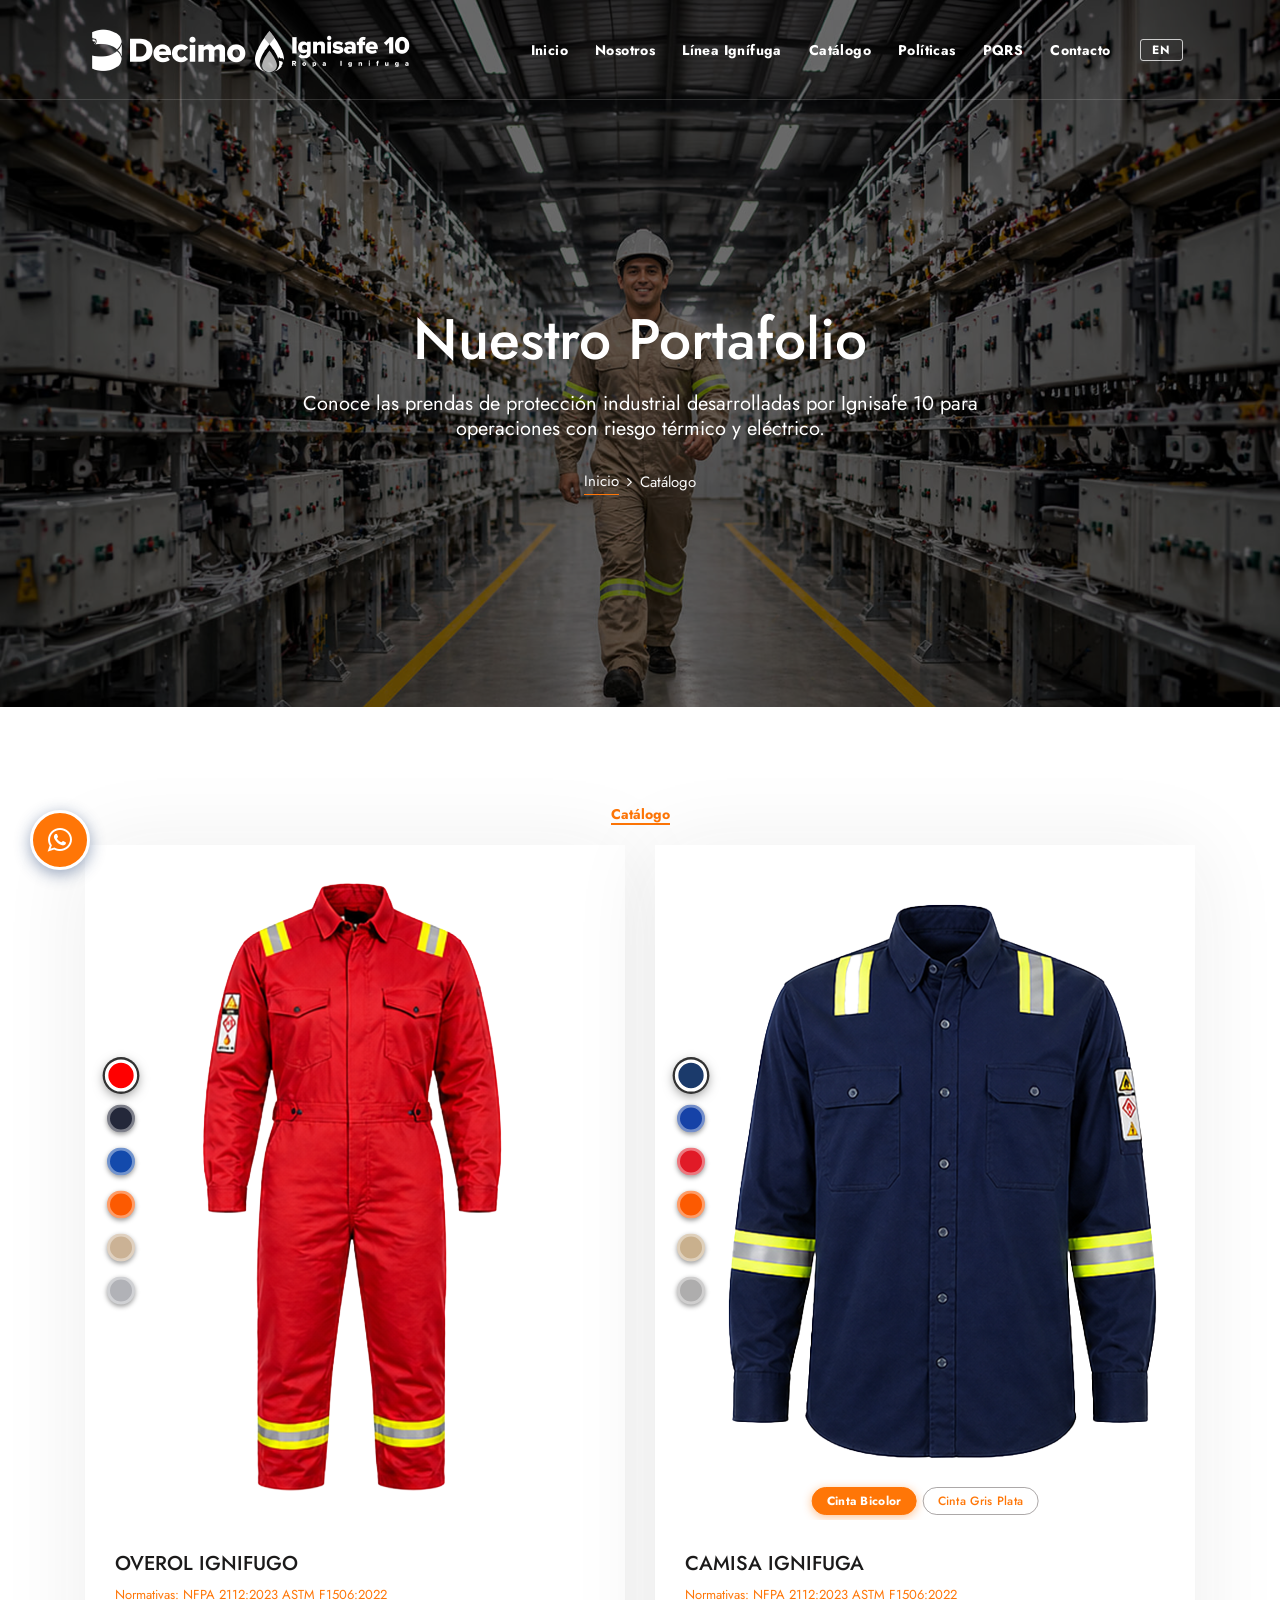
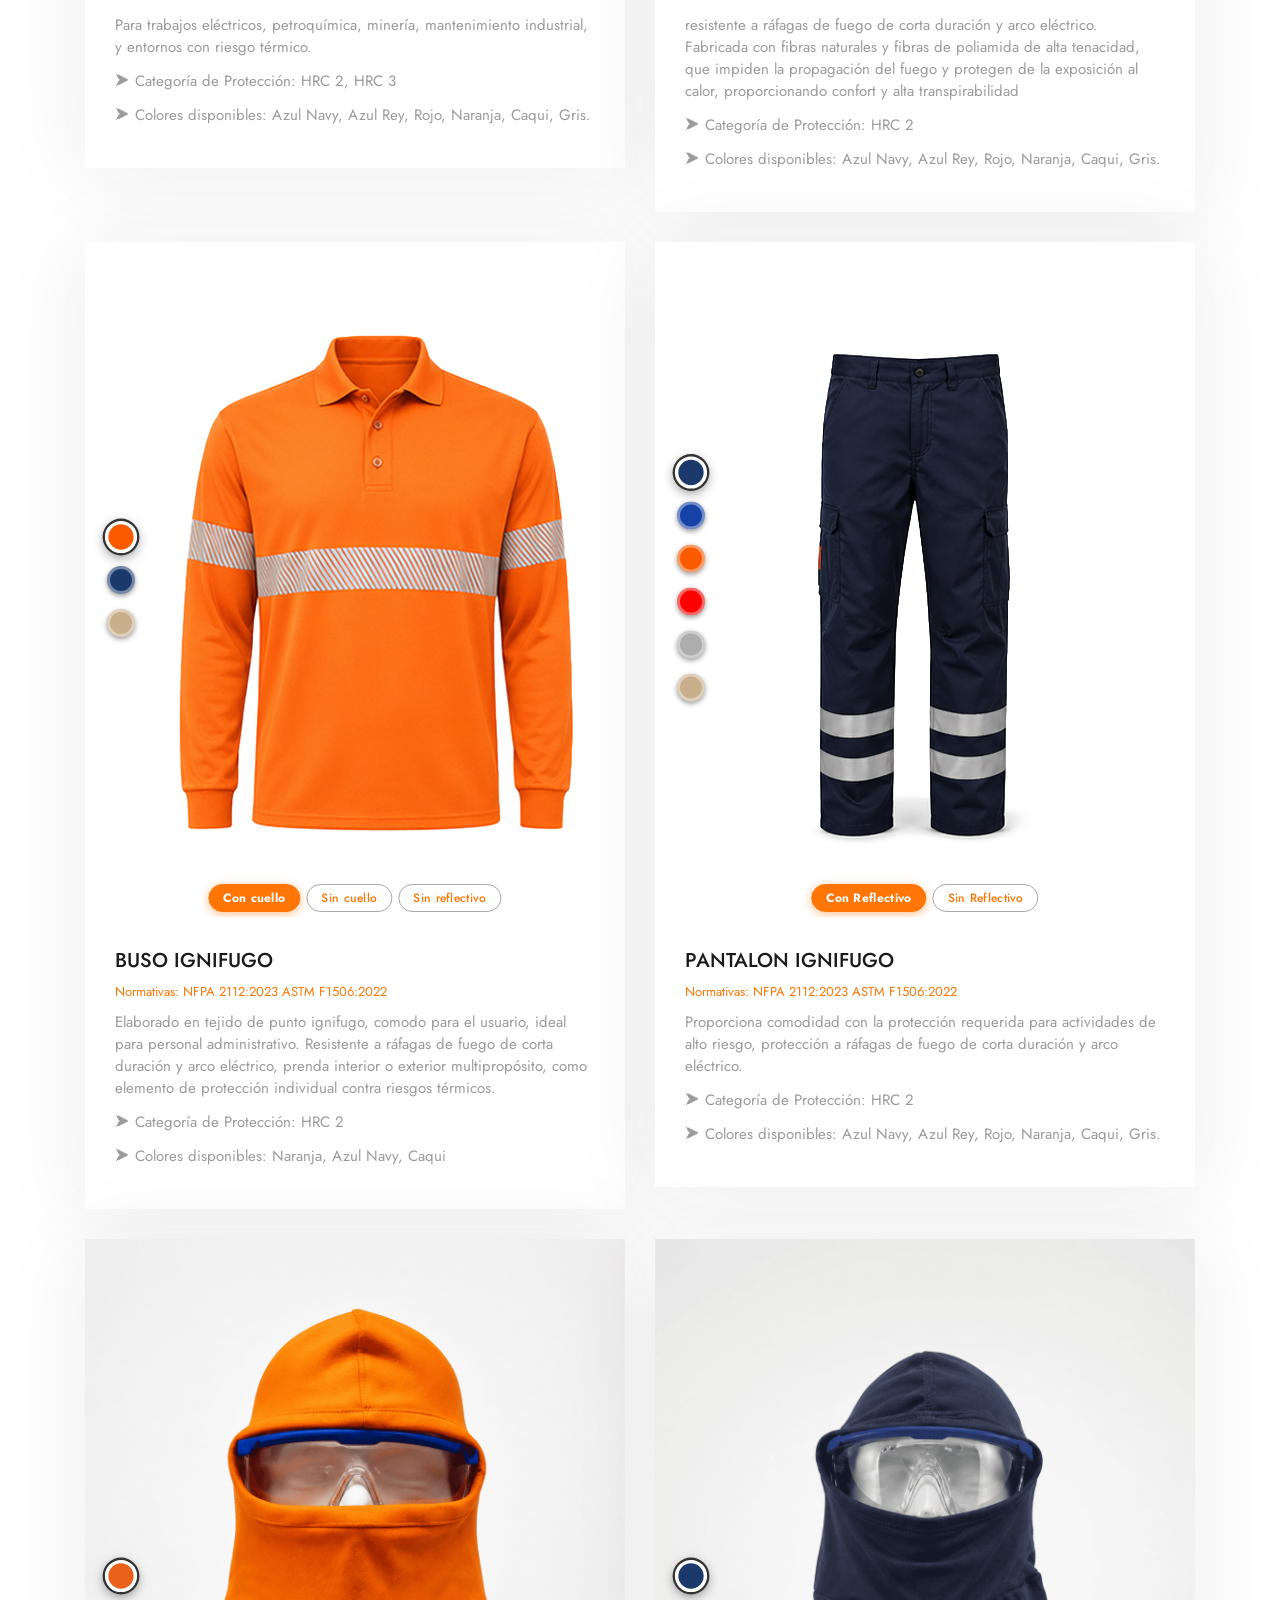
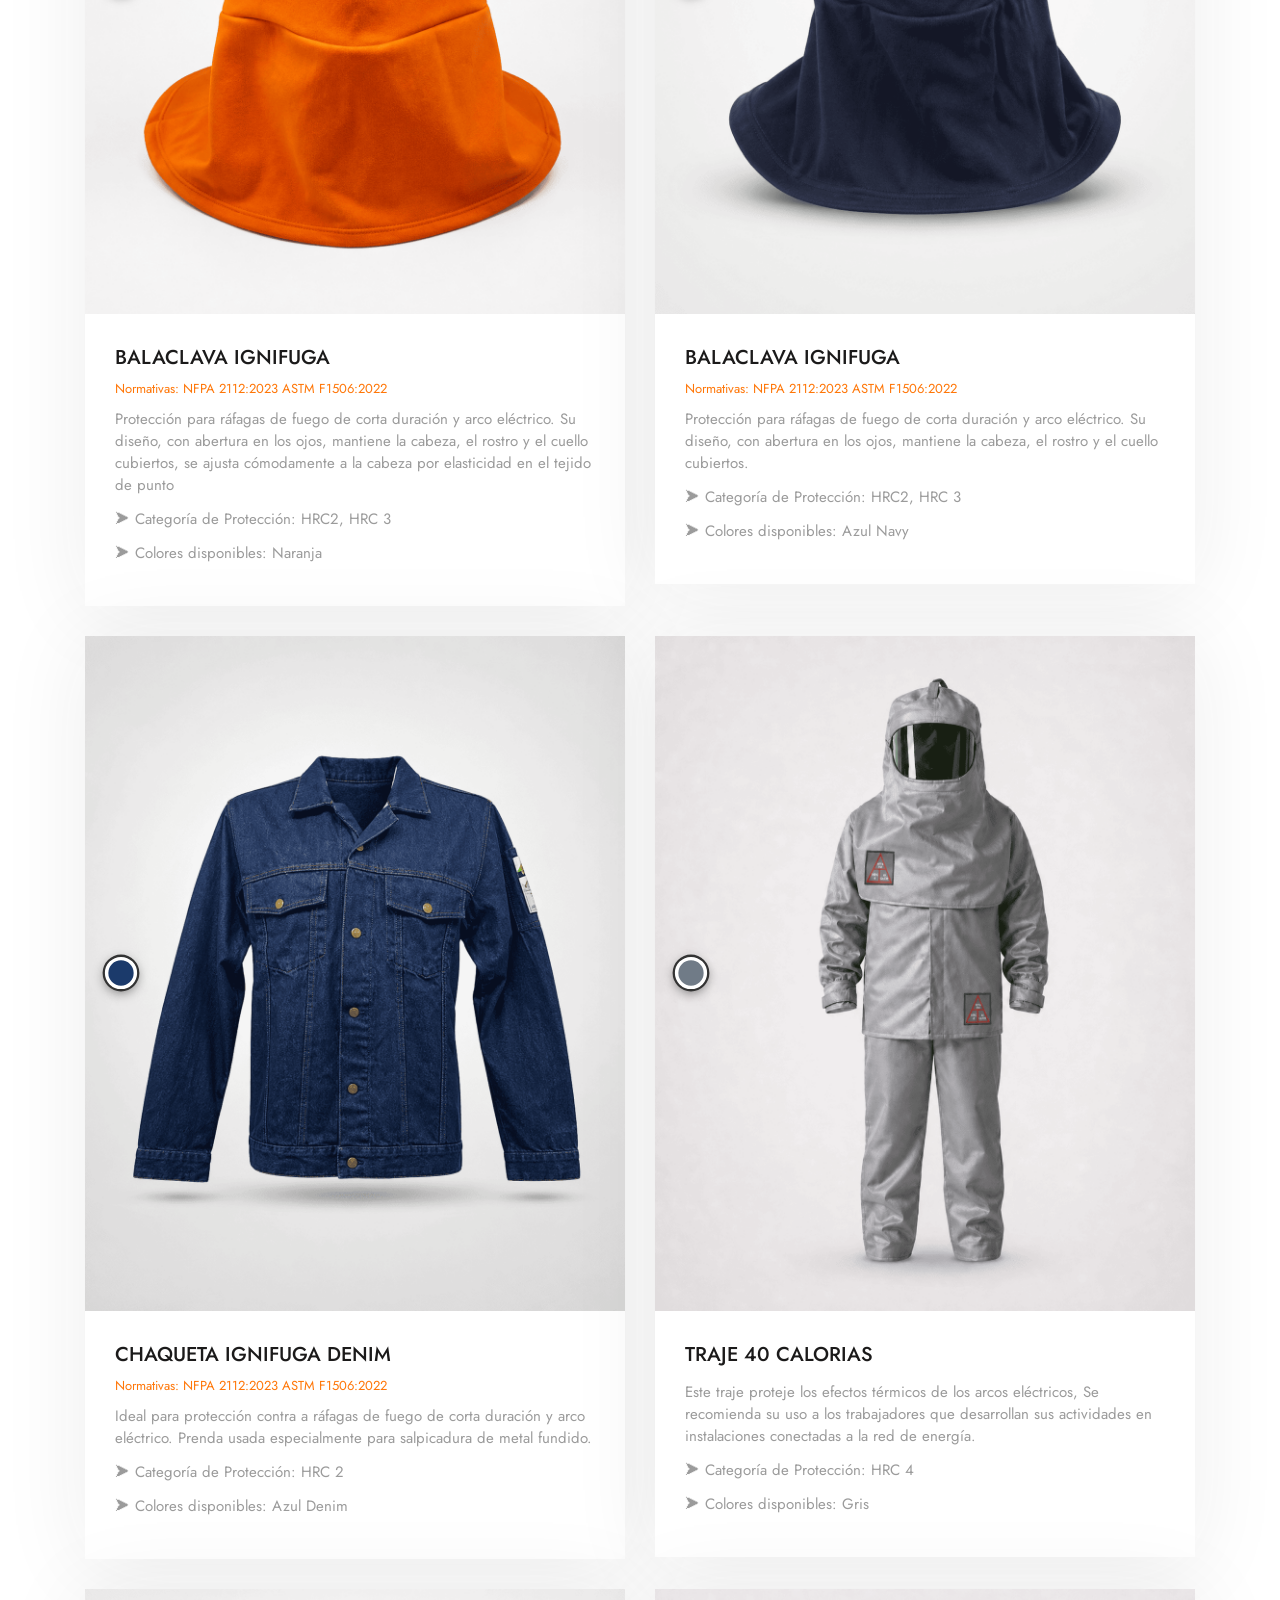
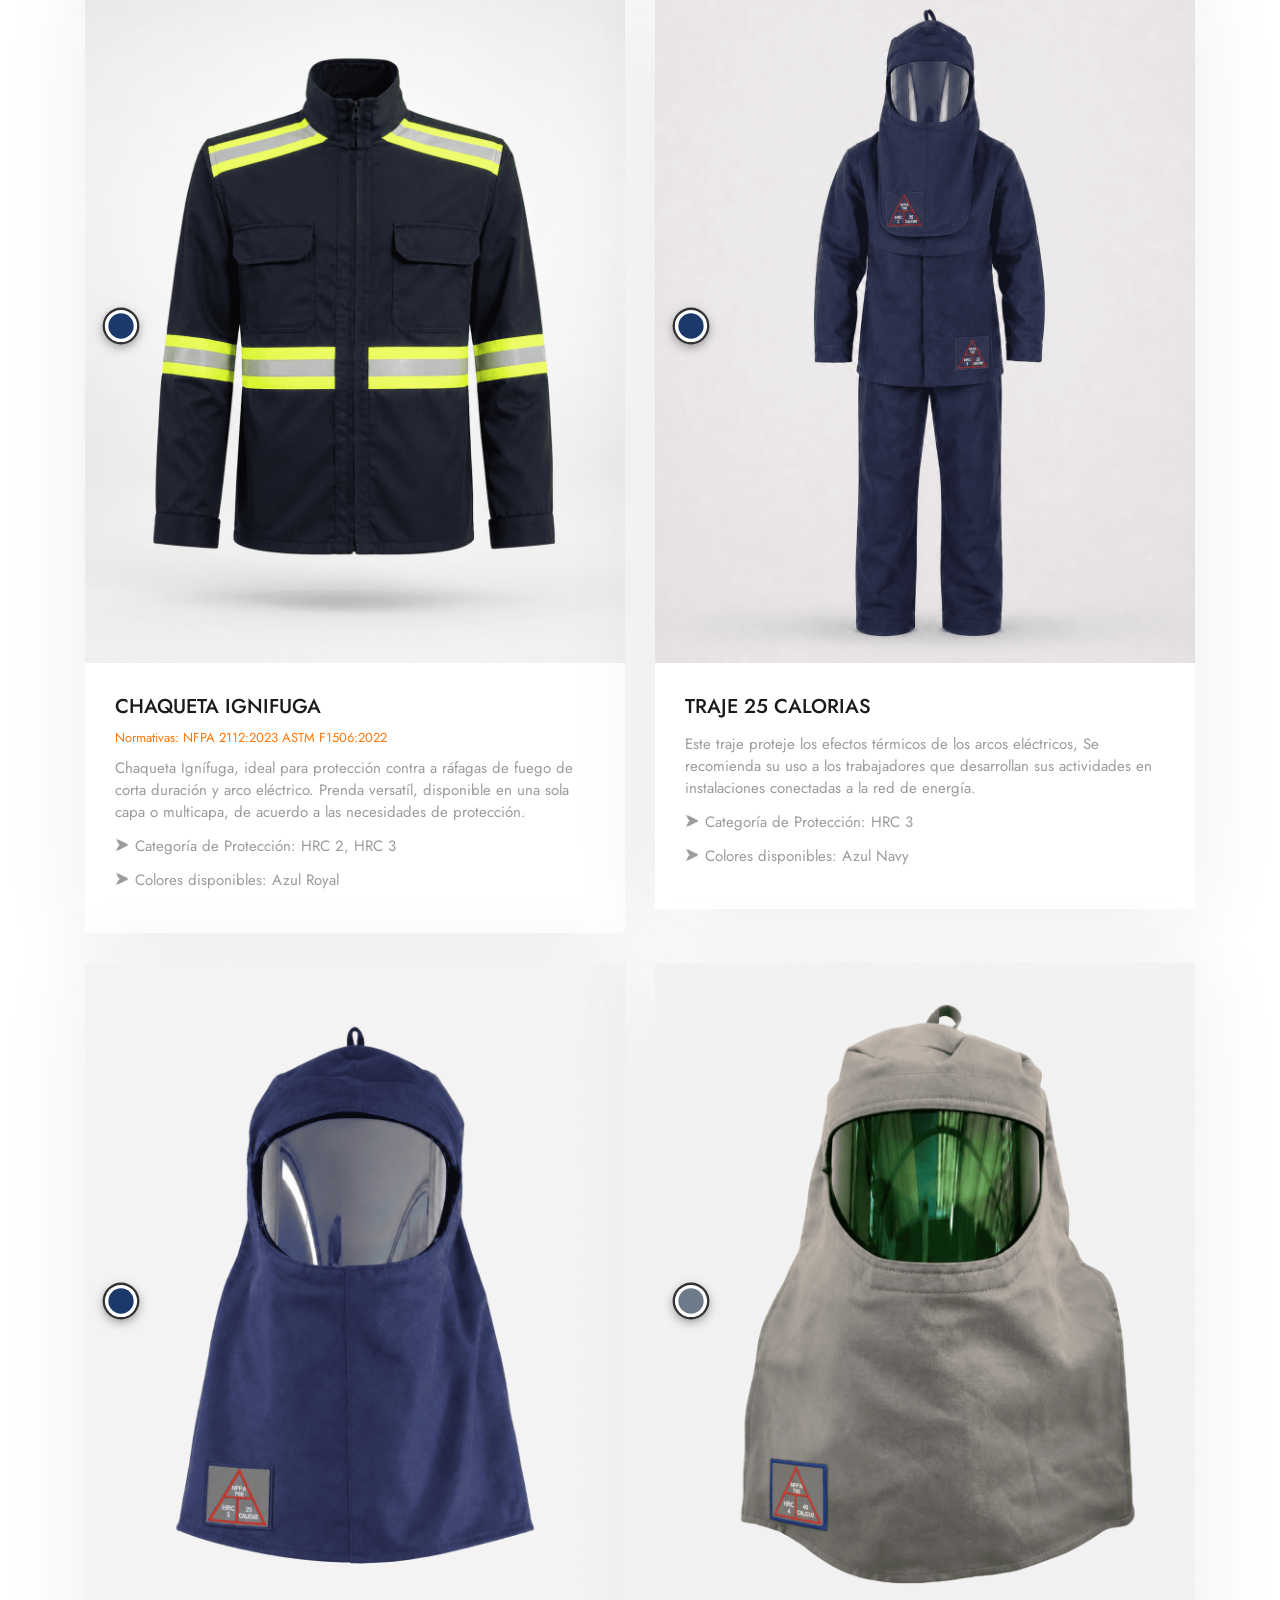
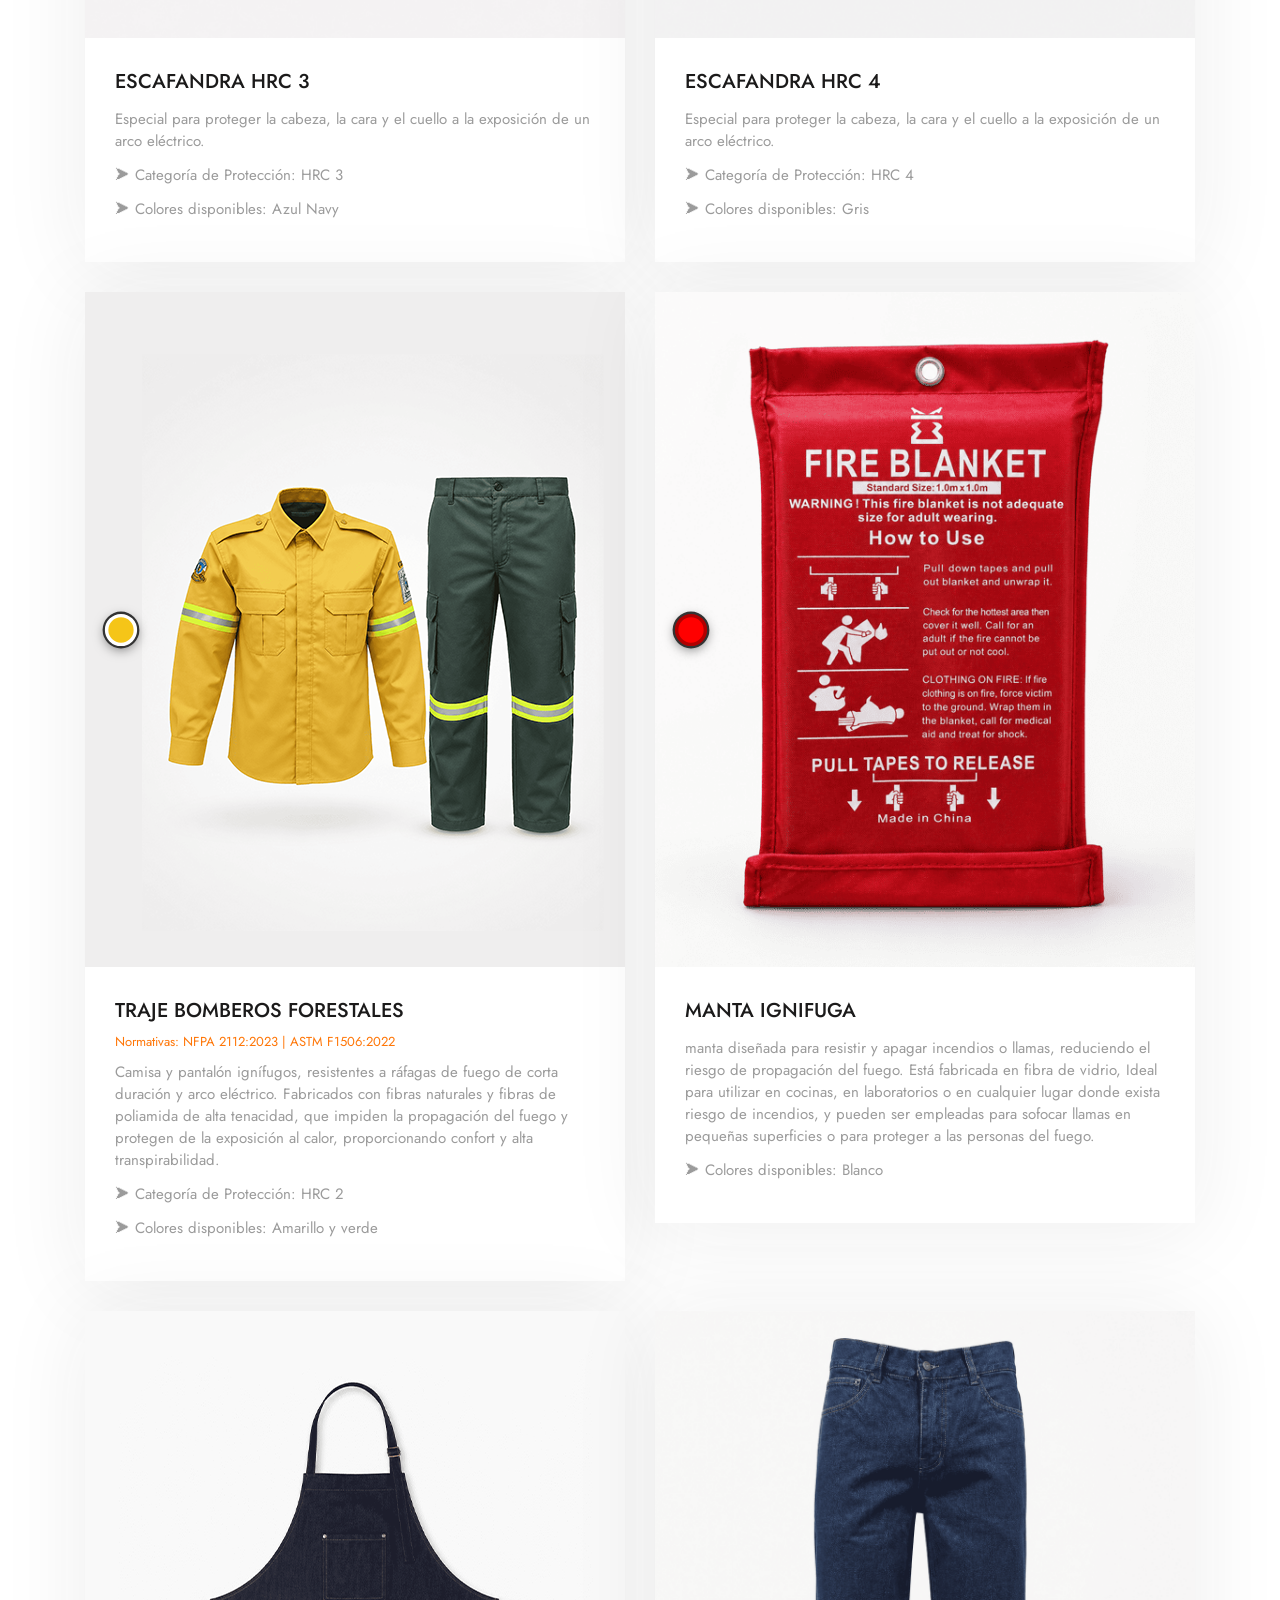
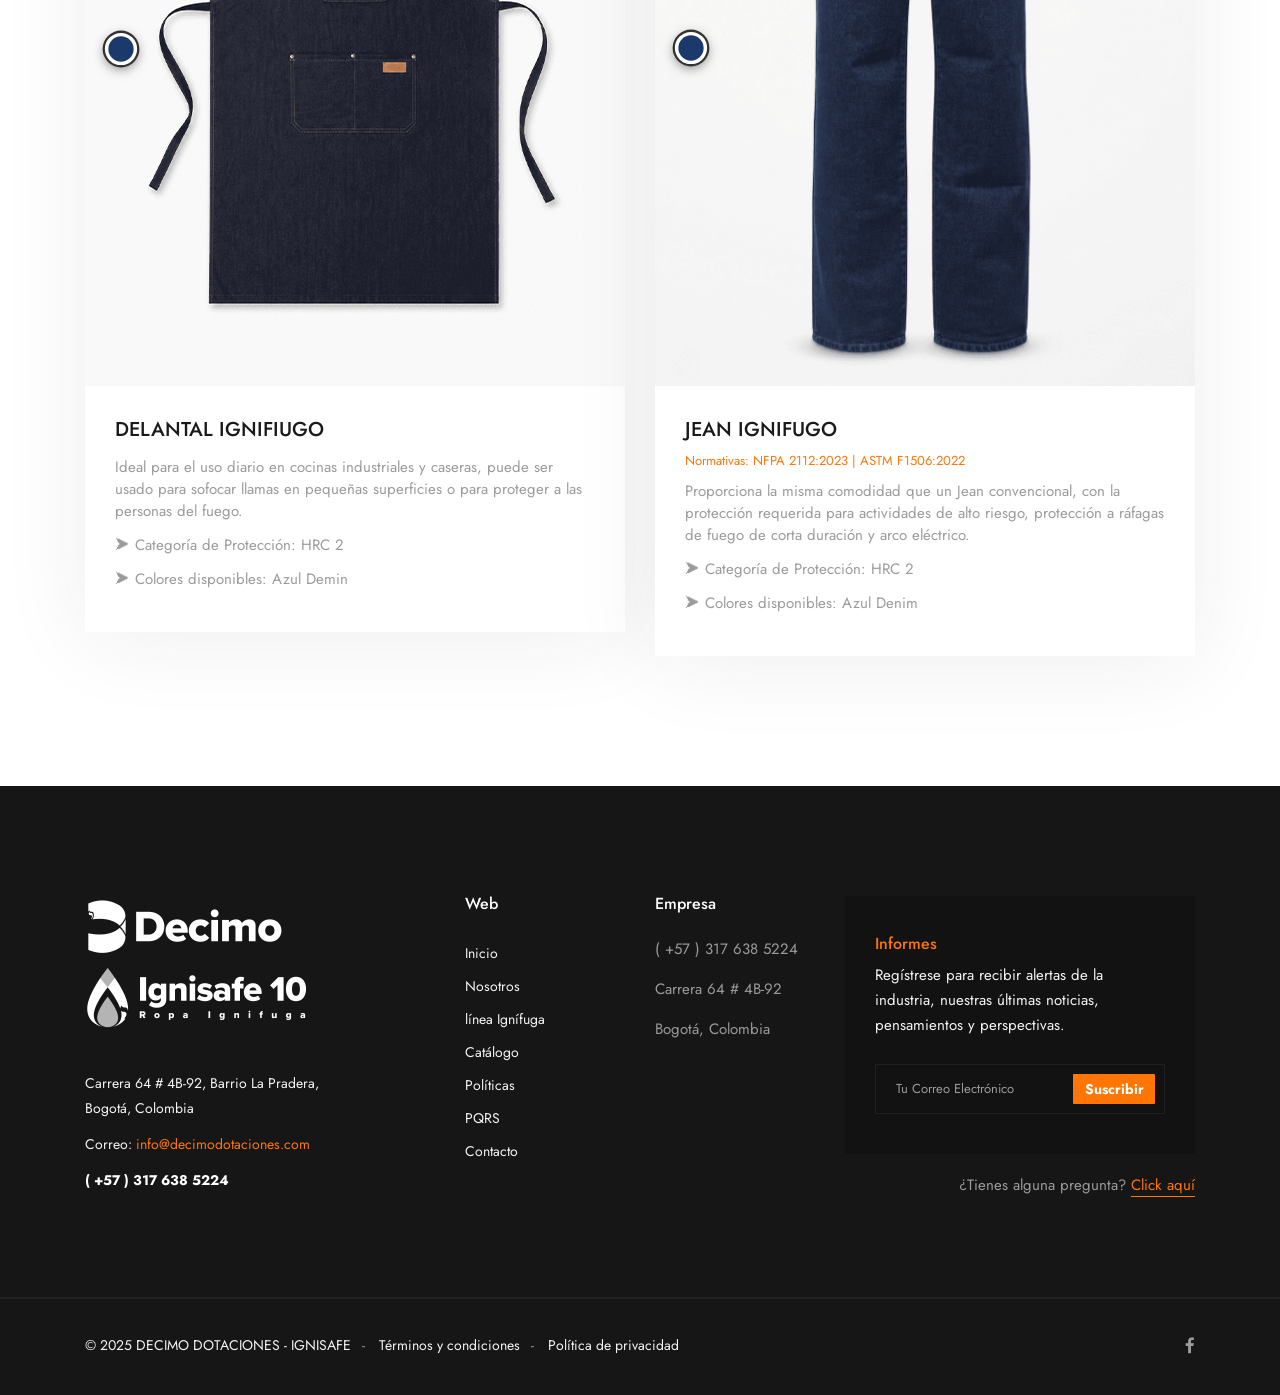
==== commit c50eefb4: "Add new page title image (3.jpeg) to assets" ====
--- a/catalogo.html
+++ b/catalogo.html
@@ -622,7 +622,7 @@
                 <img src="assets/images/logo/logo-footer.png" alt="logo">
                 <p>Carrera 64 # 4B-92, Barrio La Pradera, <br>Bogotá, Colombia</p>
                 <p><span data-i18n="footer.emailLabel">Correo:</span> <a href="mailto:info@decimodotaciones.com">info@decimodotaciones.com</a></p>
-                <p><a href="tel:002010612457410" class="font-weight-bold color-white">(601) 443 2180</a></p>
+                <p><a href="tel:002010612457410" class="font-weight-bold color-white">( +57 ) 317 638 5224</a></p>
               </div>
             </div><!-- /.col-lg-4 -->
             <div class="col-6 col-sm-6 col-md-3 col-lg-2 footer__widget footer__widget-nav">
@@ -646,7 +646,6 @@
               <div class="footer__widget-content">
                 <nav>
                   <ul class="list-unstyled">
-                    <li><p>(601) 443 2180</p></li>
                     <li><p>( +57 ) 317 638 5224</p></li>
                     <li><p>Carrera 64 # 4B-92</p></li>
                     <li><p>Bogotá, Colombia</p></li>
--- a/assets/css/style.css
+++ b/assets/css/style.css
@@ -144,6 +144,14 @@
   background-color: transparent;
 }
 
+.solo-primera-mayuscula {
+  text-transform: lowercase;
+}
+
+.solo-primera-mayuscula::first-letter {
+  text-transform: uppercase;
+}
+
 /*----------------------------
       Helper Classes
 ----------------------------*/
@@ -1094,7 +1102,7 @@
   width: 100%;
   height: 100%;
   z-index: -1;
-  background-color: rgba(27, 26, 26, 0.55);
+  background-color: rgba(0, 0, 0, 0.57);
 }
 
 .bg-overlay-2:before {
@@ -5166,6 +5174,22 @@
   transition: all 0.6s linear;
 }
 
+.project-item .project__label {
+  position: absolute;
+  top: 18px;
+  left: 18px;
+  z-index: 3;
+  max-width: calc(100% - 36px);
+  padding: 8px 12px;
+  border-radius: 3px;
+  background-color: #ff7607;
+  color: #ffffff;
+  font-size: 13px;
+  font-weight: 700;
+  line-height: 1.2;
+  text-transform: uppercase;
+}
+
 .project-item:hover .project__img img {
   -webkit-transform: scale(1.1);
   -moz-transform: scale(1.1);
@@ -7715,9 +7739,7 @@
   color: #ffffff;
 }
 
-.about-2 .about__img {
-
-}
+.about-2 .about__img {}
 
 .about-2 .about__img.animated-img {
   opacity: 1;
@@ -8119,10 +8141,12 @@
     transform: scale(1);
     opacity: 0.7;
   }
+
   70% {
     transform: scale(1.5);
     opacity: 0;
   }
+
   100% {
     transform: scale(1.5);
     opacity: 0;
@@ -8134,10 +8158,12 @@
     bottom: 20px;
     left: 20px;
   }
+
   .whatsapp-float__btn {
     width: 52px;
     height: 52px;
   }
+
   .whatsapp-float__btn i {
     font-size: 24px;
   }
@@ -8166,9 +8192,7 @@
   margin-bottom: 16px;
 }
 
-.ca-heading--green {
-
-}
+.ca-heading--green {}
 
 .ca-divider {
   width: 52px;
@@ -8224,7 +8248,7 @@
   display: flex;
   align-items: center;
   justify-content: center;
-  box-shadow: 0 2px 8px rgba(0,0,0,0.15);
+  box-shadow: 0 2px 8px rgba(0, 0, 0, 0.15);
   z-index: 1;
 }
 
@@ -8289,8 +8313,15 @@
 }
 
 @keyframes caModalIn {
-  from { opacity: 0; transform: scale(0.93) translateY(20px); }
-  to   { opacity: 1; transform: scale(1)    translateY(0);    }
+  from {
+    opacity: 0;
+    transform: scale(0.93) translateY(20px);
+  }
+
+  to {
+    opacity: 1;
+    transform: scale(1) translateY(0);
+  }
 }
 
 .ca-modal__close {
@@ -8298,7 +8329,7 @@
   top: 14px;
   right: 14px;
   z-index: 2;
-  background: rgba(255,255,255,0.92);
+  background: rgba(255, 255, 255, 0.92);
   border: none;
   border-radius: 50%;
   width: 38px;
@@ -8310,7 +8341,7 @@
   align-items: center;
   justify-content: center;
   color: #333;
-  box-shadow: 0 2px 10px rgba(0,0,0,0.22);
+  box-shadow: 0 2px 10px rgba(0, 0, 0, 0.22);
   transition: background 0.2s, transform 0.15s;
 }
 
